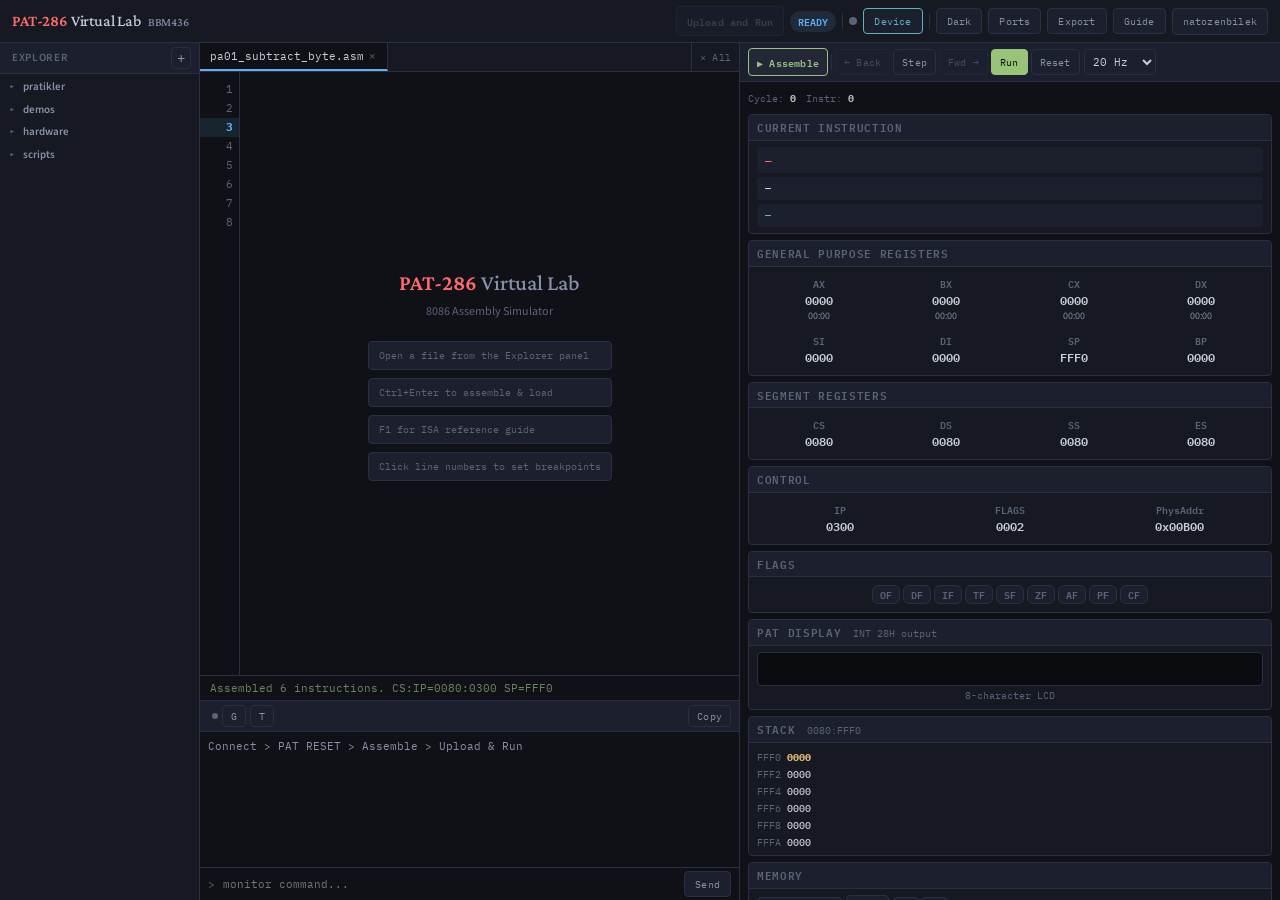
==== pat286/index.html @ 2bc59d78 "Add IDE features: tooltips, ghost autocomplete, watch panel, ports modal, welcome screen - Keyword/r" ====
<!DOCTYPE html>
<html lang="en">
<head>
<meta charset="UTF-8">
<meta name="viewport" content="width=device-width, initial-scale=1.0">
<title>PAT-286 Virtual Lab</title>
<link href="https://fonts.googleapis.com/css2?family=IBM+Plex+Mono:wght@400;500;600;700&family=Crimson+Pro:ital,wght@0,400;0,500;0,600;1,400&family=Source+Sans+3:wght@400;500;600&display=swap" rel="stylesheet">
<link rel="stylesheet" href="style.css">
</head>
<body>
<div class="hd">
  <h1><b>PAT-286</b> Virtual Lab <em>BBM436</em></h1>
  <div class="hd-r">
    <button class="b b-upload" id="uploadBtn" onclick="uploadProgram()" title="Upload and run on physical device">Upload and Run</button>
    <span class="pill p-rdy" id="st">READY</span>
    <div class="sep"></div>
    <span class="serial-dot" id="serialDot"></span>
    <button class="b b-serial" id="serialBtn" onclick="serialConnect()" title="USB serial connection">Device</button>
    <div class="sep"></div>
    <button class="b" id="themeBtn" onclick="toggleTheme()" title="Toggle light/dark">Dark</button>
    <button class="b" onclick="openPorts()" title="MUART Port Settings">Ports</button>
    <button class="b" onclick="openExport()" title="Export/Import hex">Export</button>
    <button class="b" onclick="openGuide()" title="ISA Reference (F1)">Guide</button>
    <a href="../index.html" class="b" title="Back to main site" style="text-decoration:none;display:inline-flex;align-items:center">natozenbilek</a>
  </div>
</div>
<div class="mn">
  <!-- LEFT PANEL: FILE BROWSER -->
  <div class="lp">
    <div class="file-browser">
      <div class="file-browser-hd">
        <span>Explorer</span>
        <input type="file" id="openFile" accept=".asm,.c,.cpp,.py,.java,.go,.txt" style="display:none" onchange="openLocalFile(this)">
        <button class="b fb-open-btn" onclick="document.getElementById('openFile').click()" title="Open file from PC">+</button>
      </div>
      <div class="fb-tree" id="fbTree"></div>
    </div>
  </div>

  <!-- EDITOR -->
  <div class="ep">
    <div class="tab-bar-wrap">
      <div class="tab-bar" id="tabBar"></div>
      <button class="b tab-close-all" id="closeAllBtn" onclick="closeAllTabs()" title="Close all tabs">&times; All</button>
    </div>
    <div class="ew">
      <div class="ln" id="lns"></div>
      <div class="ed-wrap">
        <div id="edCurLine" hidden></div>
        <div id="edHL"></div>
        <div id="edGhost" hidden></div>
        <textarea id="ed" class="hl-active" spellcheck="false" autocomplete="off" placeholder="; 8086 Assembly — PAT-286"></textarea>
        <div id="edWelcome" class="ed-welcome" hidden>
          <div class="ew-inner">
            <h2><b>PAT-286</b> Virtual Lab</h2>
            <p class="ew-sub">8086 Assembly Simulator</p>
            <div class="ew-actions">
              <div class="ew-hint">Open a file from the Explorer panel</div>
              <div class="ew-hint">Ctrl+Enter to assemble &amp; load</div>
              <div class="ew-hint">F1 for ISA reference guide</div>
              <div class="ew-hint">Click line numbers to set breakpoints</div>
            </div>
          </div>
        </div>
      </div>
    </div>
    <div class="lb" id="log">Ready.</div>
    <!-- Terminal (always open) -->
    <div class="term open" id="termPanel">
      <div class="term-pane" id="termSerial">
        <div class="term-serial-ctrls">
          <span class="serial-dot-sm" id="serialDot2"></span>
          <button class="b" onclick="sendGo()">G</button>
          <button class="b" onclick="sendTrace()">T</button>
          <span style="flex:1"></span>
          <button class="b" onclick="copySerialLog()">Copy</button>
        </div>
        <div class="term-output" id="serialLog">Connect > PAT RESET > Assemble > Upload &amp; Run</div>
        <div class="term-input-row">
          <span class="term-prompt">&gt;</span>
          <input id="serialInput" type="text" class="term-input" placeholder="monitor command..." onkeydown="if(event.key==='Enter')serialTermSend()">
          <button class="b" onclick="serialTermSend()">Send</button>
        </div>
      </div>
    </div>
  </div>

  <!-- RIGHT PANEL: SIM CONTROLS + CPU STATE + APPLICATIONS MODULE -->
  <div class="rp">
    <div class="sim-bar">
      <div class="sim-ctrls">
        <button class="b bp" id="asmBtn" onclick="compileIfC()||doAssemble()" title="Ctrl+Enter">&#9654; Assemble</button>
        <div class="sep"></div>
        <button class="b" id="stepBackBtn" onclick="doStepBack()">&#8592;</button>
        <button class="b" onclick="doStep()">Step</button>
        <button class="b" id="stepFwdBtn" onclick="doStepForward()">&#8594;</button>
        <button class="b bg" id="runBtn" onclick="doToggleRun()">Run</button>
        <button class="b" onclick="doReset()">Reset</button>
      </div>
      <select id="spd" onchange="updSpd()" title="Execution speed (Hz)">
        <option value="5">5 Hz</option><option value="20" selected>20 Hz</option>
        <option value="100">100 Hz</option><option value="500">500 Hz</option><option value="9999">Max</option>
      </select>
    </div>
    <div class="ci">
    <div class="cyc">
      <span>Cycle: <b id="cyN">0</b></span>
      <span>Instr: <b id="inN">0</b></span>
    </div>
    <div class="cd"><div class="ch">Current instruction</div><div class="cb">
      <div class="ir-box" id="irD">—</div>
      <div class="desc-box" id="desc" style="margin-top:4px">—</div>
      <div class="diff-box" id="diffBox" style="margin-top:4px">—</div>
    </div></div>
    <div class="cd"><div class="ch">General purpose registers</div><div class="cb">
      <div class="rg rg-gp" id="rgGP"></div>
    </div></div>
    <div class="cd"><div class="ch">Segment registers</div><div class="cb">
      <div class="rg rg-seg" id="rgSeg"></div>
    </div></div>
    <div class="cd"><div class="ch">Control</div><div class="cb">
      <div class="rg rg-ctl" id="rgCtl"></div>
    </div></div>
    <div class="cd"><div class="ch">Flags</div><div class="cb">
      <div class="fr" id="flG"></div>
    </div></div>
    <div class="cd"><div class="ch">PAT Display <span class="ch-sub">INT 28H output</span></div><div class="cb">
      <div class="pat-disp" id="patDisp">&nbsp;</div>
      <div class="pat-disp-lbl">8-character LCD</div>
    </div></div>
    <div class="cd"><div class="ch">Stack <span class="ch-sub" id="stkInfo">SS:SP</span></div><div class="cb">
      <div class="stk" id="stkView">—</div>
    </div></div>
    <div class="cd"><div class="ch">Memory</div><div class="cb">
      <div style="display:flex;gap:4px;margin-bottom:4px;align-items:center">
        <input id="memAddr" type="text" value="0080:0100" style="font-family:var(--mono);font-size:11px;padding:3px 5px;border:1px solid var(--brd);border-radius:var(--r);background:var(--bg3);color:var(--text);width:85px" placeholder="seg:off">
        <button class="b" onclick="renderMem()" style="font-size:10px;padding:3px 8px">View</button>
        <div class="mem-follow">
          <button class="b" id="followIP" onclick="toggleFollow('IP')" title="Auto-follow CS:IP" style="font-size:10px;padding:2px 6px">IP</button>
          <button class="b" id="followSP" onclick="toggleFollow('SP')" title="Auto-follow SS:SP" style="font-size:10px;padding:2px 6px">SP</button>
        </div>
      </div>
      <div class="mg" id="memGrid"></div>
    </div></div>
    <div class="cd"><div class="ch">Execution Trace <span class="ch-sub" id="traceCount">0</span></div><div class="cb" style="padding:4px">
      <div class="trace" id="traceView"><span style="color:var(--text3)">Run program to see trace</span></div>
    </div></div>

    <!-- Watch Panel -->
    <div class="cd"><div class="ch">Watch</div><div class="cb" style="padding:4px">
      <div class="watch-input-row">
        <input id="watchInput" type="text" class="watch-input" placeholder="AX, DS:1000, [SI], label..." spellcheck="false">
        <button class="b" onclick="addWatch()" style="font-size:10px;padding:2px 8px">Add</button>
      </div>
      <div id="watchList" class="watch-list"><span class="watch-empty">Add expressions above (registers, addresses, labels)</span></div>
    </div></div>

    <!-- APPLICATIONS MODULE -->
    <div class="cd"><div class="ch">Applications Module</div><div class="cb" style="padding:4px">
      <div id="appModuleContainer"></div>
    </div></div>

    <!-- I/O Log -->
    <div class="cd"><div class="ch">I/O Log <span class="ch-sub">last 30 operations</span></div><div class="cb">
      <div class="io-log" id="ioLog">—</div>
    </div></div>

  </div></div>
</div>
<!-- hidden select for backward compat -->
<select id="ex" style="display:none"></select>

<!-- Export Modal -->
<div id="expOv" class="exp-ov" hidden>
  <div class="exp-pan">
    <div class="exp-hd"><h3>Export / Import</h3><button class="b" onclick="closeExport()">Close</button></div>
    <div class="exp-body">
      <div class="exp-sub">Assembled hex dump:</div>
      <pre class="exp-out" id="expOut">No program assembled.</pre>
      <div class="exp-sub">Import hex (paste or load file):</div>
      <textarea id="hexIn" class="exp-in" spellcheck="false" placeholder="0300: B0 80 2A 06 00 10 ..."></textarea>
      <div style="display:flex;gap:6px;margin-top:4px;align-items:center">
        <button class="b" onclick="loadHexImport()">Load Hex</button>
        <input type="file" id="hexFile" accept=".hex,.txt,.bin" style="display:none" onchange="loadHexFile(this)">
        <button class="b" onclick="document.getElementById('hexFile').click()">Browse...</button>
      </div>
    </div>
    <div class="exp-foot">
      <button class="b b-blu" onclick="copyExport()">Copy</button>
      <button class="b" onclick="dlExport()">Download</button>
    </div>
  </div>
</div>

<!-- Guide Modal -->
<div id="guideOv" class="guide-ov" hidden>
  <div class="guide-pan">
    <div class="guide-hd">
      <h2>PAT-286 — ISA Reference &amp; Guide</h2>
      <span style="font-family:var(--mono);font-size:11px;color:var(--text3)">F1 · Esc closes</span>
      <button class="b" onclick="closeGuide()">Close</button>
    </div>
    <div class="guide-body" id="guideBody"></div>
  </div>
</div>

<!-- Ports Modal -->
<div id="portsOv" class="exp-ov" hidden>
  <div class="exp-pan">
    <div class="exp-hd"><h3>MUART Port Settings</h3><button class="b" onclick="closePorts()">Close</button></div>
    <div class="exp-body">
      <div class="port-grid">
        <div class="port-row"><label>UCRREG1</label><span class="port-addr">80H</span><input id="port_UCRREG1" type="text" class="port-val" maxlength="2" spellcheck="false"></div>
        <div class="port-row"><label>UCRREG2</label><span class="port-addr">82H</span><input id="port_UCRREG2" type="text" class="port-val" maxlength="2" spellcheck="false"></div>
        <div class="port-row"><label>UCRREG3</label><span class="port-addr">84H</span><input id="port_UCRREG3" type="text" class="port-val" maxlength="2" spellcheck="false"></div>
        <div class="port-row"><label>UMODEREG</label><span class="port-addr">86H</span><input id="port_UMODEREG" type="text" class="port-val" maxlength="2" spellcheck="false"></div>
        <div class="port-row"><label>UPORT1CTL</label><span class="port-addr">88H</span><input id="port_UPORT1CTL" type="text" class="port-val" maxlength="2" spellcheck="false"></div>
        <div class="port-row"><label>UIRQEN</label><span class="port-addr">8AH</span><input id="port_UIRQEN" type="text" class="port-val" maxlength="2" spellcheck="false"></div>
        <div class="port-row"><label>UPORT1</label><span class="port-addr">90H</span><input id="port_UPORT1" type="text" class="port-val" maxlength="2" spellcheck="false"></div>
        <div class="port-row"><label>UPORT2</label><span class="port-addr">92H</span><input id="port_UPORT2" type="text" class="port-val" maxlength="2" spellcheck="false"></div>
        <div class="port-row"><label>UTIMER1</label><span class="port-addr">94H</span><input id="port_UTIMER1" type="text" class="port-val" maxlength="2" spellcheck="false"></div>
        <div class="port-row"><label>USTATUS</label><span class="port-addr">9EH</span><input id="port_USTATUS" type="text" class="port-val" maxlength="2" spellcheck="false"></div>
      </div>
    </div>
    <div class="exp-foot">
      <button class="b" onclick="readPortValues()">Read Current</button>
      <button class="b b-blu" onclick="writePortValues()">Write</button>
    </div>
  </div>
</div>

<script src="examples.js"></script>
<script src="guide.js"></script>
<script src="hw-serial.js"></script>
<script src="io.js"></script>
<script src="appmodule.js"></script>
<script src="cpu.js"></script>
<script src="assembler.js"></script>
<script src="transpiler.js"></script>
<script src="highlighter.js"></script>
<script src="ui.js"></script>
<script src="editor-features.js"></script>
</body>
</html>
---- pat286/style.css ----
:root {
  --bg:#0f1117;--bg2:#161822;--bg3:#1c1f2e;--bg4:#232738;
  --text:#c9cdd8;--text2:#8690a8;--text3:#5a6378;
  --brd:#2a2f42;--brd2:#353b52;
  --acc:#ff6b6b;--acc2:#ee5a5a;--acc-l:rgba(255,107,107,.12);
  --blu:#61afef;--blu-l:rgba(97,175,239,.12);
  --grn:#98c379;--grn-l:rgba(152,195,121,.12);
  --amb:#e5c07b;--amb-l:rgba(229,192,123,.12);
  --red:#e06c75;--red-l:rgba(224,108,117,.12);
  --pur:#c678dd;--pur-l:rgba(198,120,221,.12);
  --cyn:#56b6c2;--cyn-l:rgba(86,182,194,.12);
  --mono:'IBM Plex Mono',monospace;
  --sans:'Source Sans 3',sans-serif;
  --serif:'Crimson Pro',serif;
  --r:4px;
}
*{margin:0;padding:0;box-sizing:border-box}
body{font-family:var(--sans);background:var(--bg);color:var(--text);font-size:13px;line-height:1.5;height:100vh;overflow:hidden;display:flex;flex-direction:column}

/* === HEADER === */
.hd{display:flex;align-items:center;gap:10px;padding:6px 12px;border-bottom:1px solid var(--brd);background:var(--bg2);min-height:40px;flex-shrink:0}
.hd h1{font-family:var(--serif);font-size:16px;font-weight:500;letter-spacing:-.01em;white-space:nowrap}
.hd h1 b{color:var(--acc);font-weight:600}
.hd h1 em{font-style:normal;color:var(--text2);font-size:12px;margin-left:4px}
.sep{width:1px;height:16px;background:var(--brd)}
.ctrls{display:flex;gap:3px}
.hd-r{margin-left:auto;display:flex;align-items:center;gap:6px;flex-wrap:wrap}
.b{font-family:var(--mono);font-size:10px;padding:5px 10px;border:1px solid var(--brd);border-radius:var(--r);background:var(--bg3);color:var(--text2);cursor:pointer;transition:all .12s;white-space:nowrap;letter-spacing:.02em;min-height:26px}
.b:hover{background:var(--bg4);color:var(--text);border-color:var(--brd2)}
.b:active{transform:scale(.97)}
.b:disabled{opacity:.4;cursor:not-allowed;transform:none}
.bp{background:var(--bg4);color:var(--grn);border-color:var(--grn);font-weight:600}.bp:hover{background:var(--grn);color:#111}
.bg{background:var(--grn);color:#111;border-color:var(--grn)}.bg:hover{opacity:.9}
.b-blu{background:var(--blu);color:#111;border-color:var(--blu)}.b-blu:hover{opacity:.9}
.pill{font-family:var(--mono);font-size:10px;padding:3px 8px;border-radius:10px;font-weight:600;display:inline-flex;align-items:center}
.p-rdy{background:var(--blu-l);color:var(--blu)}
.p-run{background:var(--grn-l);color:var(--grn)}
.p-hlt{background:var(--amb-l);color:var(--amb)}
.p-err{background:var(--red-l);color:var(--red)}
/* === MAIN 3-COL === */
.mn{display:grid;grid-template-columns:200px 1fr 1fr;flex:1;min-height:0;overflow:hidden}

/* === LEFT PANEL === */
.lp{display:flex;flex-direction:column;border-right:1px solid var(--brd);min-width:0;overflow:hidden;background:var(--bg2)}
/* === SIM BAR (right panel top) === */
.sim-bar{display:flex;align-items:center;gap:4px;padding:5px 8px;border-bottom:1px solid var(--brd);background:var(--bg3);flex-shrink:0}
.sim-bar .sim-ctrls{display:flex;gap:3px;align-items:center}
.sim-bar select{font-family:var(--mono);font-size:11px;padding:2px 4px;border:1px solid var(--brd);border-radius:var(--r);background:var(--bg3);color:var(--text);min-height:26px}
/* === FILE BROWSER === */
.file-browser{display:flex;flex-direction:column;background:var(--bg2);min-width:0;overflow:hidden;flex:1}
.file-browser-hd{display:flex;align-items:center;justify-content:space-between;font-family:var(--sans);font-size:11px;font-weight:600;text-transform:uppercase;letter-spacing:.06em;color:var(--text3);padding:4px 8px 4px 12px;border-bottom:1px solid var(--brd);background:var(--bg3);flex-shrink:0}
.fb-open-btn{font-size:14px!important;padding:0 5px!important;min-height:20px!important;line-height:20px!important;text-transform:none;letter-spacing:0;font-weight:400}
.fb-tree{flex:1;overflow-y:auto;overflow-x:hidden;scrollbar-width:thin;scrollbar-color:var(--brd) transparent;padding:2px 0}
.fb-folder{user-select:none}
.fb-folder-hd{display:flex;align-items:center;gap:5px;padding:3px 8px 3px 6px;cursor:pointer;font-family:var(--sans);font-size:11px;font-weight:600;color:var(--text2);transition:background .1s}
.fb-folder-hd:hover{background:var(--bg3)}
.fb-arrow{font-size:7px;width:12px;text-align:center;color:var(--text3);transition:transform .15s;flex-shrink:0}
.fb-arrow.open{transform:rotate(90deg)}
.fb-folder-icon{display:none}
.fb-folder-items{overflow:hidden}
.fb-folder-items.collapsed{display:none}
.fb-file{display:flex;align-items:center;gap:5px;padding:1px 8px 1px 20px;cursor:pointer;font-family:var(--sans);font-size:11px;color:var(--text2);transition:all .08s;white-space:nowrap;overflow:hidden;text-overflow:ellipsis;line-height:22px}
.fb-file:hover{background:rgba(255,255,255,.04);color:var(--text)}
.fb-file.active{background:var(--blu-l);color:var(--text)}
.fb-file-icon{display:none}
.fb-ext{color:var(--text3);margin-left:0}

/* === EDITOR PANEL === */
.ep{display:flex;flex-direction:column;border-right:1px solid var(--brd);min-width:0;overflow:hidden}
.tab-bar-wrap{display:flex;align-items:stretch;border-bottom:1px solid var(--brd);flex-shrink:0;background:var(--bg2)}
.tab-bar{display:flex;flex:1;overflow-x:auto;scrollbar-width:none;min-height:28px}
.tab-bar::-webkit-scrollbar{display:none}
.tab-close-all{font-size:10px;padding:0 8px;border:none;border-left:1px solid var(--brd);border-radius:0;min-height:auto;color:var(--text3);background:var(--bg2)}
.tab-close-all:hover{background:var(--acc-l);color:var(--acc)}
.tab{display:flex;align-items:center;gap:4px;padding:0 10px;height:28px;font-family:var(--mono);font-size:11px;color:var(--text3);border-right:1px solid var(--brd);cursor:pointer;white-space:nowrap;transition:all .1s;flex-shrink:0;background:var(--bg2)}
.tab:hover{background:var(--bg3);color:var(--text2)}
.tab.active{background:var(--bg);color:var(--text);border-bottom:2px solid var(--blu);margin-bottom:-1px}
.tab-close{font-size:11px;line-height:1;padding:0 1px;border-radius:3px;color:var(--text3);cursor:pointer;opacity:0;transition:all .1s}
.tab:hover .tab-close,.tab.active .tab-close{opacity:1}
.tab-close:hover{background:var(--acc-l);color:var(--acc)}
.eh{display:flex;align-items:center;gap:6px;padding:4px 8px;border-bottom:1px solid var(--brd);background:var(--bg3);font-size:10px;flex-shrink:0}
.sim-ctrls{display:flex;align-items:center;gap:3px}
.sim-ctrls .b{padding:4px 8px;min-height:26px;font-size:10px}
.eh-r{margin-left:auto;display:flex;gap:4px}
.eh-r .b{padding:4px 10px;min-height:26px;font-size:10px}
.ew{flex:1;display:flex;overflow:hidden;min-height:0}
.ln{flex-shrink:0;padding:8px 0;background:var(--bg);color:var(--text3);font-family:var(--mono);font-size:11px;line-height:19px;text-align:right;user-select:none;overflow-y:auto;min-width:2.5rem;scrollbar-width:none;border-right:1px solid var(--brd)}
.ln::-webkit-scrollbar{display:none}
.ln-row{display:block;padding:0 6px 0 4px;cursor:pointer;line-height:19px;min-height:19px;transition:background .1s}
.ln-row:hover{background:rgba(255,255,255,.04)}
.ln-bp{box-shadow:inset 3px 0 0 var(--acc);background:var(--acc-l)}
.ln-cur{color:var(--blu);font-weight:700;background:var(--blu-l)}
.ln-err{box-shadow:inset 3px 0 0 var(--red);background:var(--red-l)}
#ed{position:absolute;top:0;left:0;right:0;bottom:0;z-index:1;font-family:var(--mono);font-size:11px;line-height:19px;background:transparent;color:#abb2bf;caret-color:var(--cyn);padding:8px 10px;border:none;outline:none;resize:none;white-space:pre;overflow:auto;tab-size:8;scrollbar-width:thin;scrollbar-color:var(--brd) transparent}
#ed::placeholder{color:var(--text3)}
/* Syntax highlighting overlay */
.ed-wrap{position:relative;flex:1;overflow:hidden;background:var(--bg);min-height:0}
#edHL{position:absolute;top:0;left:0;right:0;bottom:0;padding:8px 10px;font-family:var(--mono);font-size:11px;line-height:19px;white-space:pre;overflow:hidden;pointer-events:none;z-index:0;tab-size:8}
#ed.hl-active{color:transparent;caret-color:var(--cyn)}
.hl-k{color:#C678DD}.hl-r{color:#E06C75}.hl-n{color:#D19A66}.hl-s{color:#98C379}.hl-c{color:#5C6370;font-style:italic}.hl-d{color:#61AFEF}.hl-l{color:#E5C07B}.hl-p{color:#56B6C2}
.hl-occ{background:rgba(229,192,123,.18);border-bottom:1px solid var(--amb);border-radius:2px}
/* Ghost text autocomplete */
#edGhost{position:absolute;top:0;left:0;right:0;bottom:0;padding:8px 10px;font-family:var(--mono);font-size:11px;line-height:19px;white-space:pre;overflow:hidden;pointer-events:none;z-index:2;tab-size:8;color:var(--text3);opacity:.4}
/* Current execution line bar */
#edCurLine{position:absolute;left:0;right:0;height:19px;background:var(--blu-l);pointer-events:none;z-index:0;border-left:2px solid var(--blu);transition:top .08s}
/* Editor tooltip */
.ed-tooltip{position:absolute;z-index:10;pointer-events:none;font-family:var(--mono);font-size:10px;line-height:1.4;padding:4px 8px;background:var(--bg3);border:1px solid var(--brd2);border-radius:var(--r);color:var(--text);max-width:340px;white-space:pre-wrap;box-shadow:0 4px 12px rgba(0,0,0,.3)}
/* Welcome screen */
.ed-welcome{position:absolute;top:0;left:0;right:0;bottom:0;z-index:5;display:flex;align-items:center;justify-content:center;background:var(--bg)}
.ew-inner{text-align:center;color:var(--text3);max-width:320px}
.ew-inner h2{font-family:var(--serif);font-size:22px;font-weight:500;color:var(--text2);margin-bottom:4px}
.ew-inner h2 b{color:var(--acc);font-weight:600}
.ew-sub{font-size:12px;color:var(--text3);margin-bottom:20px}
.ew-actions{display:flex;flex-direction:column;gap:8px;text-align:left}
.ew-hint{font-family:var(--mono);font-size:10px;color:var(--text3);padding:6px 10px;background:var(--bg3);border:1px solid var(--brd);border-radius:var(--r)}
/* Watch panel */
.watch-input-row{display:flex;gap:4px;margin-bottom:4px;align-items:center}
.watch-input{flex:1;font-family:var(--mono);font-size:10px;padding:3px 6px;border:1px solid var(--brd);border-radius:var(--r);background:var(--bg3);color:var(--text);outline:none}
.watch-input:focus{border-color:var(--blu)}
.watch-list{max-height:120px;overflow-y:auto;scrollbar-width:thin;scrollbar-color:var(--brd) transparent}
.watch-row{display:flex;align-items:center;gap:6px;padding:2px 4px;font-family:var(--mono);font-size:10px;border-bottom:1px solid var(--brd)}
.watch-row:hover{background:var(--bg3)}
.watch-expr{color:var(--blu);min-width:60px}
.watch-val{color:var(--grn);flex:1}
.watch-del{background:none;border:none;color:var(--text3);cursor:pointer;font-size:12px;padding:0 4px;line-height:1}
.watch-del:hover{color:var(--red)}
.watch-empty{color:var(--text3);font-size:9px;font-style:italic}
/* Ports modal */
.port-grid{display:flex;flex-direction:column;gap:4px}
.port-row{display:flex;align-items:center;gap:8px;font-family:var(--mono);font-size:11px}
.port-row label{min-width:90px;color:var(--text2);font-weight:600}
.port-addr{color:var(--text3);min-width:30px}
.port-val{width:36px;font-family:var(--mono);font-size:11px;padding:3px 5px;border:1px solid var(--brd);border-radius:var(--r);background:var(--bg3);color:var(--grn);text-align:center;text-transform:uppercase}
.port-val:focus{border-color:var(--blu);outline:none}
.lb{font-family:var(--mono);font-size:11px;padding:4px 10px;border-top:1px solid var(--brd);color:var(--text3);flex-shrink:0;white-space:nowrap;overflow:hidden;text-overflow:ellipsis}
.lb.ls{color:#6A8759}.lb.le{color:var(--red)}
/* === TERMINAL / CONSOLE === */
.term{flex-shrink:0;display:flex;flex-direction:column;border-top:1px solid var(--brd);height:200px;overflow:hidden}
.term-pane{height:100%;display:flex;flex-direction:column;overflow:hidden}
.term-serial-ctrls{display:flex;gap:4px;padding:4px 8px;align-items:center;background:var(--bg3);border-bottom:1px solid var(--brd);flex-shrink:0}
.term-serial-ctrls .b{font-size:10px;padding:3px 8px;min-height:22px}
.term-output{flex:1;overflow-y:auto;font-family:var(--mono);font-size:11px;color:var(--text2);padding:6px 8px;background:var(--bg);white-space:pre-wrap;scrollbar-width:thin;scrollbar-color:var(--brd) transparent;line-height:1.5}
.term-input-row{display:flex;align-items:center;gap:4px;padding:3px 8px;background:var(--bg);border-top:1px solid var(--brd);flex-shrink:0}
.term-prompt{font-family:var(--mono);font-size:11px;color:var(--text3)}
.term-input{flex:1;font-family:var(--mono);font-size:11px;padding:3px 4px;border:none;background:transparent;color:var(--text);outline:none}
.log-ln{font:inherit;border:none;background:transparent;color:var(--blu);text-decoration:underline;cursor:pointer;padding:0}
.port-mon{overflow-y:auto;padding:4px 8px;background:var(--bg);height:100%}
.pm-tbl{font-family:var(--mono);font-size:10px;width:100%;border-collapse:collapse}
.pm-tbl th{text-align:left;color:var(--text3);font-weight:500;padding:2px 8px;border-bottom:1px solid var(--brd)}
.pm-tbl td{padding:2px 8px;color:var(--text2)}
.pm-val{color:var(--acc);font-weight:600}
.pm-bin{color:var(--blu);letter-spacing:1px}
/* Execution trace */
.trace{font-family:var(--mono);font-size:10px;max-height:120px;overflow-y:auto;scrollbar-width:thin}
.trace-row{display:flex;gap:6px;padding:1px 2px;border-bottom:1px solid rgba(255,255,255,.03)}
.trace-row:hover{background:rgba(255,255,255,.04)}
.trace-addr{color:var(--text3);min-width:36px}.trace-op{color:var(--text);flex:1}.trace-diff{color:var(--amb);font-size:9px}

/* === RIGHT PANEL (CPU + APP) === */
.rp{display:flex;flex-direction:column;overflow-y:auto;background:var(--bg);min-height:0;min-width:0;scrollbar-width:thin;scrollbar-color:var(--brd) transparent}
.ci{padding:6px 8px;display:flex;flex-direction:column;gap:6px}
.cd{background:var(--bg2);border:1px solid var(--brd);border-radius:var(--r);overflow:hidden}
.ch{font-family:var(--mono);font-size:11px;font-weight:600;text-transform:uppercase;letter-spacing:.06em;color:var(--text3);padding:4px 8px;border-bottom:1px solid var(--brd);background:var(--bg3)}
.ch .ch-sub{font-weight:400;text-transform:none;letter-spacing:0;color:var(--text3);font-size:10px;margin-left:4px}
.cb{padding:6px 8px}

/* Register grid */
.rg{display:grid;gap:3px}
.rg-gp{grid-template-columns:repeat(4,1fr)}
.rg-seg{grid-template-columns:repeat(4,1fr)}
.rg-ctl{grid-template-columns:repeat(3,1fr)}
.rc{display:flex;flex-direction:column;align-items:center;padding:3px;border-radius:var(--r);transition:background .2s}
.rc.chg{background:var(--blu-l)}
.rn{font-family:var(--mono);font-size:10px;color:var(--text3);font-weight:600}
.rv{font-family:var(--mono);font-size:12px;font-weight:600;color:var(--text)}
.rv-split{font-size:10px;color:var(--text2)}
.rd{font-family:var(--mono);font-size:10px;color:var(--text3)}

/* Flags */
.fr{display:flex;gap:3px;justify-content:center;flex-wrap:wrap;padding:2px 0}
.flb{font-family:var(--mono);font-size:10px;font-weight:600;padding:1px 6px;border-radius:6px;background:var(--bg3);border:1px solid var(--brd);color:var(--text3);transition:all .2s;min-width:28px;text-align:center}
.flb.fs{background:var(--amb-l);border-color:var(--amb);color:var(--amb)}

/* Memory grid */
.mg{display:grid;grid-template-columns:auto repeat(8,1fr);gap:1px;font-family:var(--mono);font-size:10px}
.ma{color:var(--text3);padding:1px 4px 1px 0;text-align:right;font-weight:500}
.mv{text-align:center;padding:1px;border-radius:2px;color:var(--text3);transition:all .15s}
.mv.nz{color:var(--text)}.mv.pc-m{background:var(--grn-l);color:var(--grn);font-weight:600}
.mv.sp-m{background:var(--amb-l);color:var(--amb);font-weight:600}
.mv.chg{animation:memflash .6s ease-out}
@keyframes memflash{0%{background:var(--amb);color:#fff}100%{background:transparent}}
.mem-follow{display:flex;gap:2px}
.mem-follow .b{font-size:9px;padding:2px 8px;min-width:0;min-height:22px}
.mem-follow .b.active{background:var(--acc);color:#fff;border-color:var(--acc)}

/* PAT Display */
.pat-disp{font-family:var(--mono);font-size:16px;letter-spacing:3px;background:#0a0c10;color:var(--grn);padding:8px 12px;border-radius:var(--r);border:1px solid var(--brd);text-align:center;min-height:32px;line-height:1}
.pat-disp-lbl{font-family:var(--mono);font-size:10px;color:var(--text3);text-align:center;margin-top:2px}

/* Stack view */
.stk{font-family:var(--mono);font-size:10px;max-height:100px;overflow-y:auto;scrollbar-width:thin}
.stk-row{display:flex;gap:6px;padding:1px 0}
.stk-addr{color:var(--text3)}.stk-val{color:var(--text);font-weight:500}
.stk-cur{color:var(--amb);font-weight:700}

/* Instruction info */
.ir-box{font-family:var(--mono);font-size:11px;padding:5px 8px;background:var(--bg3);border-radius:var(--r);color:var(--acc);font-weight:600;white-space:nowrap;overflow:hidden;text-overflow:ellipsis}
.desc-box{font-family:var(--mono);font-size:10px;color:var(--text);padding:4px 8px;background:var(--bg3);border-radius:var(--r);line-height:1.5}
.diff-box{font-family:var(--mono);font-size:10px;color:var(--cyn);padding:4px 8px;background:var(--bg3);border-radius:var(--r)}
.cyc{display:flex;gap:10px;font-family:var(--mono);font-size:10px;color:var(--text3);padding:2px 0}
.cyc b{color:var(--text);font-weight:600}

/* (applications module cards are now inside .rp) */

/* I/O port view */
.io-grid{display:grid;grid-template-columns:1fr 1fr;gap:4px}
.io-port{background:var(--bg3);border-radius:var(--r);padding:4px 6px}
.io-port-name{font-family:var(--mono);font-size:10px;color:var(--text3);font-weight:600;text-transform:uppercase;margin-bottom:2px}
.io-port-val{font-family:var(--mono);font-size:12px;color:var(--text);font-weight:600}
.io-bits{display:flex;gap:1px;margin-top:2px}
.io-bit{width:14px;height:14px;border-radius:2px;background:var(--bg);border:1px solid var(--brd);display:flex;align-items:center;justify-content:center;font-family:var(--mono);font-size:8px;color:var(--text3);transition:all .15s}
.io-bit.on{background:var(--acc);border-color:var(--acc);color:#fff}
.io-bit.on-grn{background:var(--grn);border-color:var(--grn);color:#111}

/* LED bar */
.led-bar{display:flex;gap:3px;justify-content:center;padding:4px 0}
.led{width:16px;height:16px;border-radius:50%;background:var(--bg);border:1px solid var(--brd);transition:all .2s}
.led.on{background:var(--acc);border-color:var(--acc);box-shadow:0 0 8px var(--acc)}
.led-lbl{font-family:var(--mono);font-size:8px;color:var(--text3);text-align:center;margin-top:1px}

/* Motor SVG */
.motor-wrap{text-align:center;padding:4px}
.motor-wrap svg{width:100%;max-width:200px;height:auto}

/* Slider */
.pot-wrap{padding:4px 8px}
.pot-wrap label{font-family:var(--mono);font-size:10px;color:var(--text3)}
.pot-wrap input[type=range]{width:100%;accent-color:var(--blu)}
.pot-val{font-family:var(--mono);font-size:11px;color:var(--blu);font-weight:600;text-align:center}

/* Piezo indicator */
.piezo-ind{display:flex;align-items:center;gap:6px;padding:4px 8px;font-family:var(--mono);font-size:10px;color:var(--text3)}
.piezo-dot{width:10px;height:10px;border-radius:50%;background:var(--bg);border:1px solid var(--brd);transition:all .15s}
.piezo-dot.on{background:var(--amb);border-color:var(--amb);box-shadow:0 0 6px var(--amb)}

/* Ultrasonic */
.ultra-wrap{display:flex;align-items:center;gap:8px;padding:4px 8px}
.ultra-btn{font-family:var(--mono);font-size:10px;padding:2px 6px;border:1px solid var(--brd);border-radius:var(--r);background:var(--bg3);color:var(--text2);cursor:pointer}
.ultra-btn.on{background:var(--pur-l);border-color:var(--pur);color:var(--pur)}

/* I/O log */
.io-log{font-family:var(--mono);font-size:10px;max-height:80px;overflow-y:auto;background:var(--bg3);border-radius:var(--r);padding:4px 6px;color:var(--text2);scrollbar-width:thin;scrollbar-color:var(--brd) transparent}
.io-log .io-out{color:var(--grn)}.io-log .io-in{color:var(--blu)}

/* Light theme */
:root[data-theme='light']{
  --bg:#f5f5f0;--bg2:#ffffff;--bg3:#eeeee8;--bg4:#e2e2dc;
  --text:#1a1a1a;--text2:#555;--text3:#888;
  --brd:#d0d0c8;--brd2:#bbb;
  --acc:#c0392b;--acc2:#a93226;--acc-l:rgba(192,57,43,.1);
  --blu:#2471a3;--blu-l:rgba(36,113,163,.1);
  --grn:#27ae60;--grn-l:rgba(39,174,96,.1);
  --amb:#b7950b;--amb-l:rgba(183,149,11,.1);
  --red:#c0392b;--red-l:rgba(192,57,43,.1);
  --pur:#8e44ad;--pur-l:rgba(142,68,173,.1);
  --cyn:#17a589;--cyn-l:rgba(23,165,137,.1);
}
:root[data-theme='light'] #ed{background:transparent;color:#1a1a1a;caret-color:var(--cyn)}
:root[data-theme='light'] #ed.hl-active{color:transparent}
:root[data-theme='light'] .ed-wrap{background:#fafaf5}
:root[data-theme='light'] .ln{background:#f0f0ea;color:#999;border-right-color:#d0d0c8}
:root[data-theme='light'] .ln-cur{color:var(--blu);background:var(--blu-l)}
:root[data-theme='light'] .ln-row:hover{background:rgba(0,0,0,.04)}
:root[data-theme='light'] .pat-disp{background:#f0f0ea;color:var(--grn);border-color:var(--brd)}
:root[data-theme='light'] .fb-file:hover{background:rgba(0,0,0,.04)}
:root[data-theme='light'] .fb-file.active{background:var(--blu-l)}
:root[data-theme='light'] .trace-row:hover{background:rgba(0,0,0,.04)}
:root[data-theme='light'] .trace-row{border-bottom:1px solid rgba(0,0,0,.06)}
:root[data-theme='light'] .lb.ls{color:#27ae60}
:root[data-theme='light'] .term-output{background:var(--bg);color:var(--text2)}
:root[data-theme='light'] .term-input{color:var(--text)}
:root[data-theme='light'] .ir-box{color:var(--acc)}
:root[data-theme='light'] .hl-k{color:#A626A4}
:root[data-theme='light'] .hl-r{color:#E45649}
:root[data-theme='light'] .hl-n{color:#986801}
:root[data-theme='light'] .hl-s{color:#50A14F}
:root[data-theme='light'] .hl-c{color:#A0A1A7;font-style:italic}
:root[data-theme='light'] .hl-d{color:#4078F2}
:root[data-theme='light'] .hl-l{color:#C18401}
:root[data-theme='light'] .hl-occ{background:rgba(193,132,1,.15)}
:root[data-theme='light'] .ed-tooltip{background:#f0f0ea;border-color:#d0d0c8;color:#383a42;box-shadow:0 4px 12px rgba(0,0,0,.12)}
:root[data-theme='light'] .ed-welcome{background:#fafaf5}
:root[data-theme='light'] #edCurLine{background:rgba(64,120,242,.1);border-left-color:#4078F2}
:root[data-theme='light'] #edGhost{color:#a0a1a7}

/* Export modal */
.exp-ov{position:fixed;inset:0;z-index:500;display:flex;align-items:center;justify-content:center;padding:20px;background:rgba(15,17,23,.7);backdrop-filter:blur(4px)}
.exp-ov[hidden]{display:none!important}
.exp-pan{max-width:560px;width:100%;max-height:80vh;background:var(--bg2);border:1px solid var(--brd);border-radius:6px;box-shadow:0 16px 48px rgba(0,0,0,.3);display:flex;flex-direction:column;overflow:hidden}
.exp-hd{display:flex;align-items:center;gap:8px;padding:10px 14px;border-bottom:1px solid var(--brd);background:var(--bg3)}
.exp-hd h3{font-family:var(--serif);font-size:1rem;font-weight:600;flex:1}
.exp-body{padding:12px 14px;overflow-y:auto;flex:1}
.exp-out{font-family:var(--mono);font-size:10px;line-height:1.5;background:var(--bg);color:var(--text);padding:10px;border-radius:var(--r);border:1px solid var(--brd);white-space:pre;overflow-x:auto;max-height:240px;overflow-y:auto;user-select:all;cursor:text;margin-bottom:8px}
.exp-in{font-family:var(--mono);font-size:10px;line-height:1.4;background:var(--bg);color:var(--text);padding:8px;border-radius:var(--r);border:1px solid var(--brd);width:100%;min-height:60px;resize:vertical;margin-bottom:8px}
.exp-sub{font-family:var(--mono);font-size:10px;color:var(--text3);margin:4px 0}
.exp-foot{padding:8px 14px;border-top:1px solid var(--brd);display:flex;gap:6px;justify-content:flex-end}

/* Guide modal */
.guide-ov{position:fixed;inset:0;z-index:500;display:flex;align-items:center;justify-content:center;padding:20px;background:rgba(15,17,23,.7);backdrop-filter:blur(4px)}
.guide-ov[hidden]{display:none!important}
.guide-pan{max-width:720px;width:100%;max-height:85vh;background:var(--bg2);border:1px solid var(--brd);border-radius:6px;box-shadow:0 20px 60px rgba(0,0,0,.4);display:flex;flex-direction:column;overflow:hidden}
.guide-hd{display:flex;align-items:center;gap:8px;padding:10px 14px;border-bottom:1px solid var(--brd);background:var(--bg3)}
.guide-hd h2{font-family:var(--serif);font-size:1rem;font-weight:600;flex:1}
.guide-body{flex:1;overflow-y:auto;padding:14px 18px;font-size:12.5px;line-height:1.65;scrollbar-width:thin;scrollbar-color:var(--brd) transparent}
.guide-body h3{font-family:var(--serif);font-size:14px;font-weight:600;margin:1rem 0 .4rem;color:var(--text)}
.guide-body h3:first-child{margin-top:0}
.guide-body h4{font-size:10px;font-weight:600;text-transform:uppercase;letter-spacing:.06em;color:var(--text2);margin:.8rem 0 .3rem}
.guide-body table{border-collapse:collapse;width:100%;font-size:11px;margin:.4rem 0}
.guide-body th,.guide-body td{border:1px solid var(--brd);padding:3px 6px;text-align:left}
.guide-body th{background:var(--bg3);font-family:var(--mono);font-size:10px;font-weight:600;color:var(--text2)}
.guide-body code{font-family:var(--mono);font-size:11px;padding:1px 3px;background:var(--bg3);border-radius:2px;color:var(--acc)}
.guide-body p{margin:.4rem 0}
.guide-note{font-size:11px;color:var(--text2);border-left:3px solid var(--blu);padding:6px 10px;background:var(--blu-l);margin:8px 0;border-radius:0 3px 3px 0}
.guide-tabs{display:flex;gap:4px;margin-bottom:10px;flex-wrap:wrap}
.guide-tab{font-family:var(--mono);font-size:10px;padding:4px 10px;border:1px solid var(--brd);border-radius:var(--r);cursor:pointer;background:var(--bg2);color:var(--text2);transition:all .12s}
.guide-tab:hover{background:var(--bg3)}.guide-tab.on{background:var(--bg3);border-color:var(--text3);color:var(--text);font-weight:600}

/* Mobile responsive */
@media(max-width:1024px){
  .mn{grid-template-columns:180px 1fr}
  .rp{grid-column:1/3;border-top:1px solid var(--brd);max-height:50vh}
}
@media(max-width:640px){
  .mn{grid-template-columns:1fr;grid-template-rows:auto}
  .lp{max-height:25vh}.ep{max-height:35vh}.rp{grid-column:1;max-height:none}
  .hd{flex-wrap:wrap;gap:6px}
  .hd h1{font-size:14px}
}

/* Output box */
.out-box{font-family:var(--mono);font-size:10px;line-height:1.4;background:var(--bg3);border-radius:var(--r);padding:6px 8px;max-height:80px;overflow:auto;white-space:pre-wrap;word-break:break-word;color:var(--text)}

/* === SERIAL CONNECTION === */
.serial-status{display:flex;align-items:center;gap:4px;font-family:var(--mono);font-size:10px}
.serial-dot{width:8px;height:8px;border-radius:50%;background:var(--text3);display:inline-block;transition:all .2s}
.serial-dot.connected{background:var(--grn);box-shadow:0 0 6px var(--grn)}
.serial-dot.error{background:var(--red);box-shadow:0 0 6px var(--red)}
.serial-dot-sm{width:6px;height:6px;border-radius:50%;background:var(--text3);display:inline-block;vertical-align:middle;margin-left:4px;transition:all .2s}
.serial-dot-sm.connected{background:var(--grn);box-shadow:0 0 4px var(--grn)}
.b-serial{border-color:var(--cyn);color:var(--cyn)}
.b-serial:hover{background:var(--cyn);color:#111}
.b-serial.connected{background:var(--grn);color:#111;border-color:var(--grn)}
.b-upload{border-color:var(--brd);color:var(--text3);font-weight:600;opacity:.5;pointer-events:none}
.b-upload.active{border-color:var(--grn);color:var(--grn);opacity:1;pointer-events:auto}
.b-upload.active:hover{background:var(--grn);color:#111}

/* === CONTEXT MENU === */
.ctx-menu{position:fixed;z-index:999;background:var(--bg2);border:1px solid var(--brd2);border-radius:var(--r);box-shadow:0 4px 16px rgba(0,0,0,.4);padding:4px 0;min-width:160px;font-family:var(--sans);font-size:11px}
.ctx-item{padding:5px 14px;color:var(--text2);cursor:pointer;display:flex;align-items:center;gap:8px;transition:background .08s}
.ctx-item:hover{background:var(--bg4);color:var(--text)}
.ctx-sep{height:1px;background:var(--brd);margin:3px 0}
.ctx-item.disabled{color:var(--text3);pointer-events:none;opacity:.5}
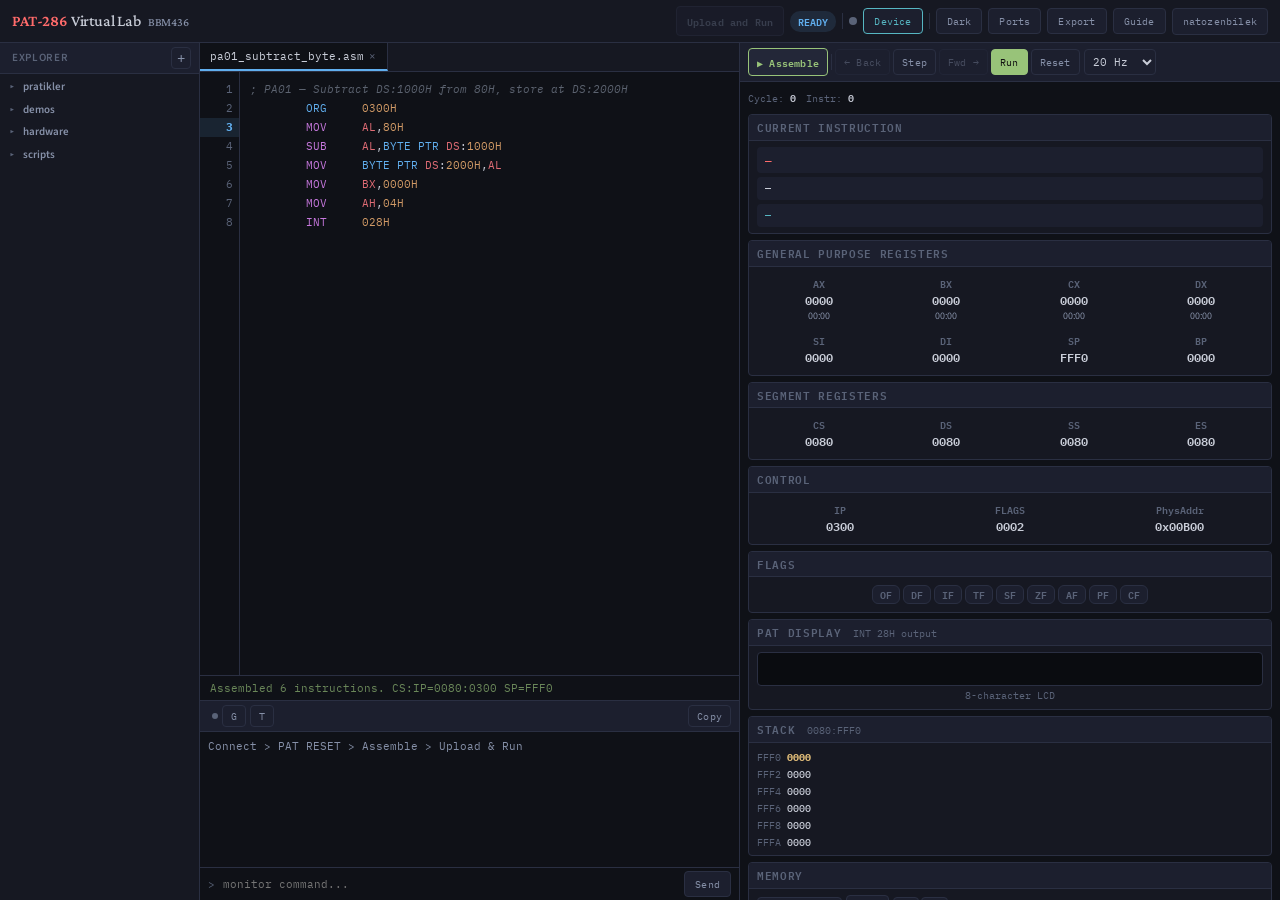
==== commit 7e6a56cd: "Restructure project: core/ + app/ dirs, fix VM bugs, welcome screen, slim HTML Directory reorganizat" ====
--- a/pat286/index.html
+++ b/pat286/index.html
@@ -41,7 +41,6 @@
   <div class="ep">
     <div class="tab-bar-wrap">
       <div class="tab-bar" id="tabBar"></div>
-      <button class="b tab-close-all" id="closeAllBtn" onclick="closeAllTabs()" title="Close all tabs">&times; All</button>
     </div>
     <div class="ew">
       <div class="ln" id="lns"></div>
@@ -50,16 +49,16 @@
         <div id="edHL"></div>
         <div id="edGhost" hidden></div>
         <textarea id="ed" class="hl-active" spellcheck="false" autocomplete="off" placeholder="; 8086 Assembly — PAT-286"></textarea>
-        <div id="edWelcome" class="ed-welcome" hidden>
-          <div class="ew-inner">
-            <h2><b>PAT-286</b> Virtual Lab</h2>
-            <p class="ew-sub">8086 Assembly Simulator</p>
-            <div class="ew-actions">
-              <div class="ew-hint">Open a file from the Explorer panel</div>
-              <div class="ew-hint">Ctrl+Enter to assemble &amp; load</div>
-              <div class="ew-hint">F1 for ISA reference guide</div>
-              <div class="ew-hint">Click line numbers to set breakpoints</div>
-            </div>
+      </div>
+      <div id="edWelcome" class="ed-welcome" hidden>
+        <div class="ew-inner">
+          <h2><b>PAT-286</b> Virtual Lab</h2>
+          <p class="ew-sub">8086 Assembly Simulator</p>
+          <div class="ew-actions">
+            <div class="ew-hint">Open a file from the Explorer panel</div>
+            <div class="ew-hint">Ctrl+Enter to assemble &amp; load</div>
+            <div class="ew-hint">F1 for ISA reference guide</div>
+            <div class="ew-hint">Click line numbers to set breakpoints</div>
           </div>
         </div>
       </div>
@@ -204,41 +203,21 @@
   </div>
 </div>
 
-<!-- Ports Modal -->
-<div id="portsOv" class="exp-ov" hidden>
-  <div class="exp-pan">
-    <div class="exp-hd"><h3>MUART Port Settings</h3><button class="b" onclick="closePorts()">Close</button></div>
-    <div class="exp-body">
-      <div class="port-grid">
-        <div class="port-row"><label>UCRREG1</label><span class="port-addr">80H</span><input id="port_UCRREG1" type="text" class="port-val" maxlength="2" spellcheck="false"></div>
-        <div class="port-row"><label>UCRREG2</label><span class="port-addr">82H</span><input id="port_UCRREG2" type="text" class="port-val" maxlength="2" spellcheck="false"></div>
-        <div class="port-row"><label>UCRREG3</label><span class="port-addr">84H</span><input id="port_UCRREG3" type="text" class="port-val" maxlength="2" spellcheck="false"></div>
-        <div class="port-row"><label>UMODEREG</label><span class="port-addr">86H</span><input id="port_UMODEREG" type="text" class="port-val" maxlength="2" spellcheck="false"></div>
-        <div class="port-row"><label>UPORT1CTL</label><span class="port-addr">88H</span><input id="port_UPORT1CTL" type="text" class="port-val" maxlength="2" spellcheck="false"></div>
-        <div class="port-row"><label>UIRQEN</label><span class="port-addr">8AH</span><input id="port_UIRQEN" type="text" class="port-val" maxlength="2" spellcheck="false"></div>
-        <div class="port-row"><label>UPORT1</label><span class="port-addr">90H</span><input id="port_UPORT1" type="text" class="port-val" maxlength="2" spellcheck="false"></div>
-        <div class="port-row"><label>UPORT2</label><span class="port-addr">92H</span><input id="port_UPORT2" type="text" class="port-val" maxlength="2" spellcheck="false"></div>
-        <div class="port-row"><label>UTIMER1</label><span class="port-addr">94H</span><input id="port_UTIMER1" type="text" class="port-val" maxlength="2" spellcheck="false"></div>
-        <div class="port-row"><label>USTATUS</label><span class="port-addr">9EH</span><input id="port_USTATUS" type="text" class="port-val" maxlength="2" spellcheck="false"></div>
-      </div>
-    </div>
-    <div class="exp-foot">
-      <button class="b" onclick="readPortValues()">Read Current</button>
-      <button class="b b-blu" onclick="writePortValues()">Write</button>
-    </div>
-  </div>
-</div>
-
-<script src="examples.js"></script>
-<script src="guide.js"></script>
-<script src="hw-serial.js"></script>
-<script src="io.js"></script>
-<script src="appmodule.js"></script>
-<script src="cpu.js"></script>
-<script src="assembler.js"></script>
-<script src="transpiler.js"></script>
-<script src="highlighter.js"></script>
-<script src="ui.js"></script>
-<script src="editor-features.js"></script>
+<!-- Ports Modal (generated by app/editor.js) -->
+<div id="portsOv" class="exp-ov" hidden></div>
+
+<!-- Core: CPU, assembler, I/O -->
+<script src="core/cpu.js"></script>
+<script src="core/assembler.js"></script>
+<script src="core/io.js"></script>
+<script src="core/transpiler.js"></script>
+<!-- App: UI, editor, peripherals -->
+<script src="app/files.js"></script>
+<script src="app/guide.js"></script>
+<script src="app/serial.js"></script>
+<script src="app/peripherals.js"></script>
+<script src="app/highlighter.js"></script>
+<script src="app/main.js"></script>
+<script src="app/editor.js"></script>
 </body>
 </html>
--- a/pat286/style.css
+++ b/pat286/style.css
@@ -70,8 +70,6 @@
 .tab-bar-wrap{display:flex;align-items:stretch;border-bottom:1px solid var(--brd);flex-shrink:0;background:var(--bg2)}
 .tab-bar{display:flex;flex:1;overflow-x:auto;scrollbar-width:none;min-height:28px}
 .tab-bar::-webkit-scrollbar{display:none}
-.tab-close-all{font-size:10px;padding:0 8px;border:none;border-left:1px solid var(--brd);border-radius:0;min-height:auto;color:var(--text3);background:var(--bg2)}
-.tab-close-all:hover{background:var(--acc-l);color:var(--acc)}
 .tab{display:flex;align-items:center;gap:4px;padding:0 10px;height:28px;font-family:var(--mono);font-size:11px;color:var(--text3);border-right:1px solid var(--brd);cursor:pointer;white-space:nowrap;transition:all .1s;flex-shrink:0;background:var(--bg2)}
 .tab:hover{background:var(--bg3);color:var(--text2)}
 .tab.active{background:var(--bg);color:var(--text);border-bottom:2px solid var(--blu);margin-bottom:-1px}
@@ -83,7 +81,8 @@
 .sim-ctrls .b{padding:4px 8px;min-height:26px;font-size:10px}
 .eh-r{margin-left:auto;display:flex;gap:4px}
 .eh-r .b{padding:4px 10px;min-height:26px;font-size:10px}
-.ew{flex:1;display:flex;overflow:hidden;min-height:0}
+.ew{flex:1;display:flex;overflow:hidden;min-height:0;position:relative}
+.ew.ew-empty{min-height:180px}
 .ln{flex-shrink:0;padding:8px 0;background:var(--bg);color:var(--text3);font-family:var(--mono);font-size:11px;line-height:19px;text-align:right;user-select:none;overflow-y:auto;min-width:2.5rem;scrollbar-width:none;border-right:1px solid var(--brd)}
 .ln::-webkit-scrollbar{display:none}
 .ln-row{display:block;padding:0 6px 0 4px;cursor:pointer;line-height:19px;min-height:19px;transition:background .1s}
@@ -107,6 +106,7 @@
 .ed-tooltip{position:absolute;z-index:10;pointer-events:none;font-family:var(--mono);font-size:10px;line-height:1.4;padding:4px 8px;background:var(--bg3);border:1px solid var(--brd2);border-radius:var(--r);color:var(--text);max-width:340px;white-space:pre-wrap;box-shadow:0 4px 12px rgba(0,0,0,.3)}
 /* Welcome screen */
 .ed-welcome{position:absolute;top:0;left:0;right:0;bottom:0;z-index:5;display:flex;align-items:center;justify-content:center;background:var(--bg)}
+.ed-welcome[hidden]{display:none}
 .ew-inner{text-align:center;color:var(--text3);max-width:320px}
 .ew-inner h2{font-family:var(--serif);font-size:22px;font-weight:500;color:var(--text2);margin-bottom:4px}
 .ew-inner h2 b{color:var(--acc);font-weight:600}
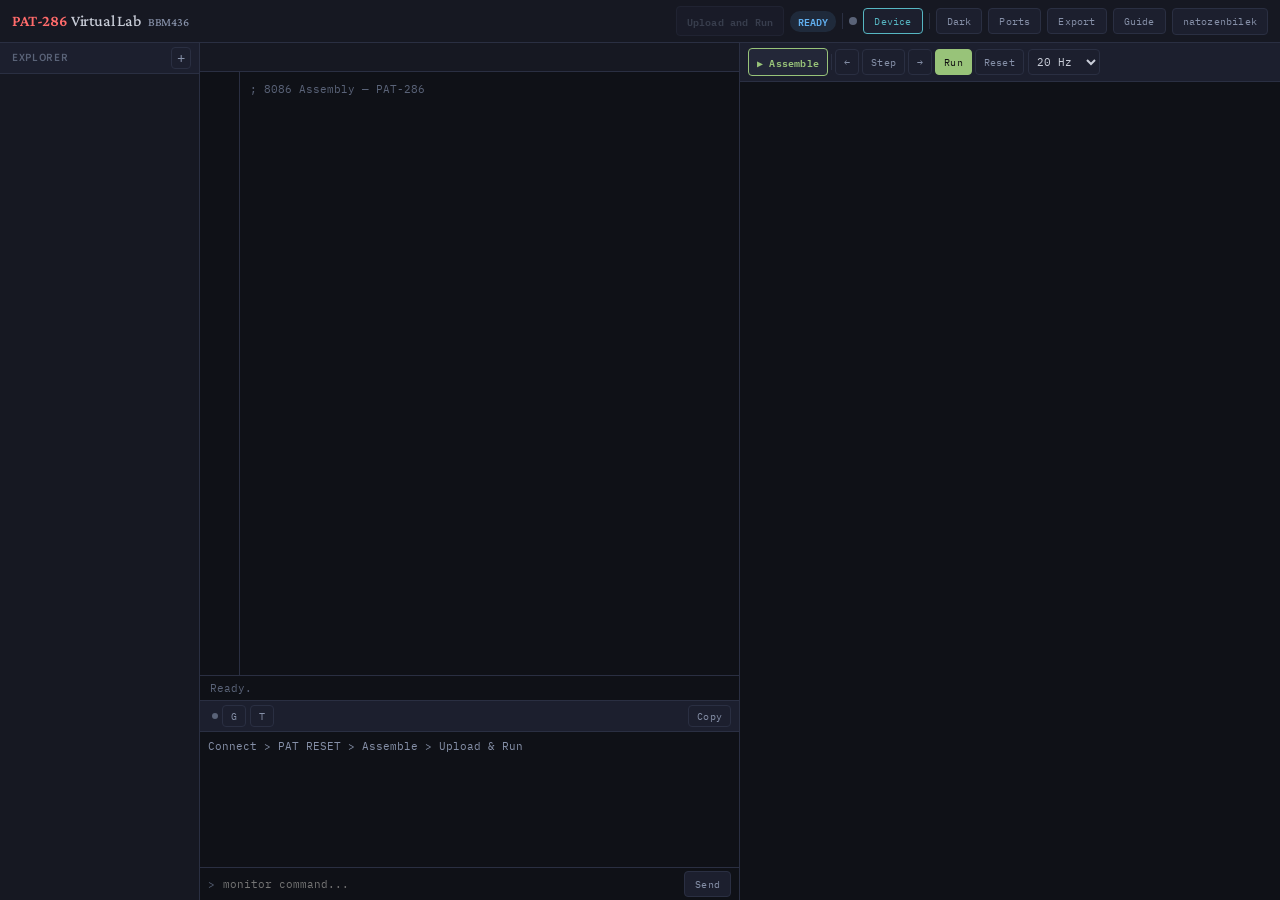
==== commit 994188b9: "Improve VM visuals, split large files, remove AI tab - PCB-style SMD LEDs with body, dome lens, sold" ====
--- a/pat286/index.html
+++ b/pat286/index.html
@@ -84,7 +84,7 @@
     </div>
   </div>
 
-  <!-- RIGHT PANEL: SIM CONTROLS + CPU STATE + APPLICATIONS MODULE -->
+  <!-- RIGHT PANEL (generated by app/panels.js) -->
   <div class="rp">
     <div class="sim-bar">
       <div class="sim-ctrls">
@@ -101,69 +101,7 @@
         <option value="100">100 Hz</option><option value="500">500 Hz</option><option value="9999">Max</option>
       </select>
     </div>
-    <div class="ci">
-    <div class="cyc">
-      <span>Cycle: <b id="cyN">0</b></span>
-      <span>Instr: <b id="inN">0</b></span>
-    </div>
-    <div class="cd"><div class="ch">Current instruction</div><div class="cb">
-      <div class="ir-box" id="irD">—</div>
-      <div class="desc-box" id="desc" style="margin-top:4px">—</div>
-      <div class="diff-box" id="diffBox" style="margin-top:4px">—</div>
-    </div></div>
-    <div class="cd"><div class="ch">General purpose registers</div><div class="cb">
-      <div class="rg rg-gp" id="rgGP"></div>
-    </div></div>
-    <div class="cd"><div class="ch">Segment registers</div><div class="cb">
-      <div class="rg rg-seg" id="rgSeg"></div>
-    </div></div>
-    <div class="cd"><div class="ch">Control</div><div class="cb">
-      <div class="rg rg-ctl" id="rgCtl"></div>
-    </div></div>
-    <div class="cd"><div class="ch">Flags</div><div class="cb">
-      <div class="fr" id="flG"></div>
-    </div></div>
-    <div class="cd"><div class="ch">PAT Display <span class="ch-sub">INT 28H output</span></div><div class="cb">
-      <div class="pat-disp" id="patDisp">&nbsp;</div>
-      <div class="pat-disp-lbl">8-character LCD</div>
-    </div></div>
-    <div class="cd"><div class="ch">Stack <span class="ch-sub" id="stkInfo">SS:SP</span></div><div class="cb">
-      <div class="stk" id="stkView">—</div>
-    </div></div>
-    <div class="cd"><div class="ch">Memory</div><div class="cb">
-      <div style="display:flex;gap:4px;margin-bottom:4px;align-items:center">
-        <input id="memAddr" type="text" value="0080:0100" style="font-family:var(--mono);font-size:11px;padding:3px 5px;border:1px solid var(--brd);border-radius:var(--r);background:var(--bg3);color:var(--text);width:85px" placeholder="seg:off">
-        <button class="b" onclick="renderMem()" style="font-size:10px;padding:3px 8px">View</button>
-        <div class="mem-follow">
-          <button class="b" id="followIP" onclick="toggleFollow('IP')" title="Auto-follow CS:IP" style="font-size:10px;padding:2px 6px">IP</button>
-          <button class="b" id="followSP" onclick="toggleFollow('SP')" title="Auto-follow SS:SP" style="font-size:10px;padding:2px 6px">SP</button>
-        </div>
-      </div>
-      <div class="mg" id="memGrid"></div>
-    </div></div>
-    <div class="cd"><div class="ch">Execution Trace <span class="ch-sub" id="traceCount">0</span></div><div class="cb" style="padding:4px">
-      <div class="trace" id="traceView"><span style="color:var(--text3)">Run program to see trace</span></div>
-    </div></div>
-
-    <!-- Watch Panel -->
-    <div class="cd"><div class="ch">Watch</div><div class="cb" style="padding:4px">
-      <div class="watch-input-row">
-        <input id="watchInput" type="text" class="watch-input" placeholder="AX, DS:1000, [SI], label..." spellcheck="false">
-        <button class="b" onclick="addWatch()" style="font-size:10px;padding:2px 8px">Add</button>
-      </div>
-      <div id="watchList" class="watch-list"><span class="watch-empty">Add expressions above (registers, addresses, labels)</span></div>
-    </div></div>
-
-    <!-- APPLICATIONS MODULE -->
-    <div class="cd"><div class="ch">Applications Module</div><div class="cb" style="padding:4px">
-      <div id="appModuleContainer"></div>
-    </div></div>
-
-    <!-- I/O Log -->
-    <div class="cd"><div class="ch">I/O Log <span class="ch-sub">last 30 operations</span></div><div class="cb">
-      <div class="io-log" id="ioLog">—</div>
-    </div></div>
-
+    <div class="ci" id="rpContent"></div>
   </div></div>
 </div>
 <!-- hidden select for backward compat -->
@@ -212,11 +150,14 @@
 <script src="core/io.js"></script>
 <script src="core/transpiler.js"></script>
 <!-- App: UI, editor, peripherals -->
+<script src="app/examples.js"></script>
 <script src="app/files.js"></script>
 <script src="app/guide.js"></script>
 <script src="app/serial.js"></script>
 <script src="app/peripherals.js"></script>
 <script src="app/highlighter.js"></script>
+<script src="app/panels.js"></script>
+<script src="app/render.js"></script>
 <script src="app/main.js"></script>
 <script src="app/editor.js"></script>
 </body>
--- a/pat286/style.css
+++ b/pat286/style.css
@@ -132,6 +132,16 @@
 .port-addr{color:var(--text3);min-width:30px}
 .port-val{width:36px;font-family:var(--mono);font-size:11px;padding:3px 5px;border:1px solid var(--brd);border-radius:var(--r);background:var(--bg3);color:var(--grn);text-align:center;text-transform:uppercase}
 .port-val:focus{border-color:var(--blu);outline:none}
+/* 7-segment display */
+.seg7-wrap{display:flex;gap:4px;justify-content:center;padding:6px 0;background:var(--bg);border-radius:var(--r)}
+.seg7-wrap svg{flex-shrink:0}
+/* Memory view layout */
+.mem-input{font-family:var(--mono);font-size:11px;padding:3px 5px;border:1px solid var(--brd);border-radius:var(--r);background:var(--bg3);color:var(--text);width:85px}
+.mem-view-wrap{display:flex;gap:8px;align-items:flex-start}
+.mem-view-wrap .mg{flex:1}
+.mg-ascii{font-family:var(--mono);font-size:10px;color:var(--cyn);border-left:1px solid var(--brd);padding-left:6px;flex-shrink:0}
+.ma-ascii{display:block;line-height:18px;letter-spacing:2px}
+.ma-dot{color:var(--text3);opacity:.4}
 .lb{font-family:var(--mono);font-size:11px;padding:4px 10px;border-top:1px solid var(--brd);color:var(--text3);flex-shrink:0;white-space:nowrap;overflow:hidden;text-overflow:ellipsis}
 .lb.ls{color:#6A8759}.lb.le{color:var(--red)}
 /* === TERMINAL / CONSOLE === */
@@ -171,6 +181,8 @@
 .rg-ctl{grid-template-columns:repeat(3,1fr)}
 .rc{display:flex;flex-direction:column;align-items:center;padding:3px;border-radius:var(--r);transition:background .2s}
 .rc.chg{background:var(--blu-l)}
+.rc-flash{animation:regflash .5s ease-out}
+@keyframes regflash{0%{background:var(--amb);box-shadow:inset 0 0 8px rgba(229,192,123,.3)}40%{background:var(--amb-l)}100%{background:transparent}}
 .rn{font-family:var(--mono);font-size:10px;color:var(--text3);font-weight:600}
 .rv{font-family:var(--mono);font-size:12px;font-weight:600;color:var(--text)}
 .rv-split{font-size:10px;color:var(--text2)}
@@ -198,10 +210,12 @@
 .pat-disp-lbl{font-family:var(--mono);font-size:10px;color:var(--text3);text-align:center;margin-top:2px}
 
 /* Stack view */
-.stk{font-family:var(--mono);font-size:10px;max-height:100px;overflow-y:auto;scrollbar-width:thin}
-.stk-row{display:flex;gap:6px;padding:1px 0}
-.stk-addr{color:var(--text3)}.stk-val{color:var(--text);font-weight:500}
-.stk-cur{color:var(--amb);font-weight:700}
+.stk{font-family:var(--mono);font-size:10px;max-height:200px;overflow-y:auto;scrollbar-width:thin;scrollbar-color:var(--brd) transparent}
+.stk-row{display:flex;gap:6px;padding:1px 4px;border-bottom:1px solid rgba(255,255,255,.02);transition:background .1s}
+.stk-row:hover{background:rgba(255,255,255,.04)}
+.stk-addr{color:var(--text3);min-width:36px}.stk-val{color:var(--text);font-weight:500}
+.stk-cur{color:var(--amb);font-weight:700;background:var(--amb-l);padding:0 4px;border-radius:2px}
+.stk-nz{color:var(--text)}
 
 /* Instruction info */
 .ir-box{font-family:var(--mono);font-size:11px;padding:5px 8px;background:var(--bg3);border-radius:var(--r);color:var(--acc);font-weight:600;white-space:nowrap;overflow:hidden;text-overflow:ellipsis}
@@ -248,8 +262,15 @@
 .ultra-btn{font-family:var(--mono);font-size:10px;padding:2px 6px;border:1px solid var(--brd);border-radius:var(--r);background:var(--bg3);color:var(--text2);cursor:pointer}
 .ultra-btn.on{background:var(--pur-l);border-color:var(--pur);color:var(--pur)}
 
+/* I/O timeline */
+.io-timeline{border-bottom:1px solid var(--brd);padding:4px 6px;min-height:0}
+.io-tl-bars{display:flex;gap:1px;align-items:flex-end;height:20px}
+.io-tl-bar{width:3px;min-height:4px;height:100%;border-radius:1px 1px 0 0;transition:opacity .15s}
+.io-tl-bar:hover{opacity:.7}
+.io-tl-out{background:var(--grn);height:100%}
+.io-tl-in{background:var(--blu);height:60%}
 /* I/O log */
-.io-log{font-family:var(--mono);font-size:10px;max-height:80px;overflow-y:auto;background:var(--bg3);border-radius:var(--r);padding:4px 6px;color:var(--text2);scrollbar-width:thin;scrollbar-color:var(--brd) transparent}
+.io-log{font-family:var(--mono);font-size:10px;max-height:80px;overflow-y:auto;background:var(--bg3);border-radius:0;padding:4px 6px;color:var(--text2);scrollbar-width:thin;scrollbar-color:var(--brd) transparent}
 .io-log .io-out{color:var(--grn)}.io-log .io-in{color:var(--blu)}
 
 /* Light theme */
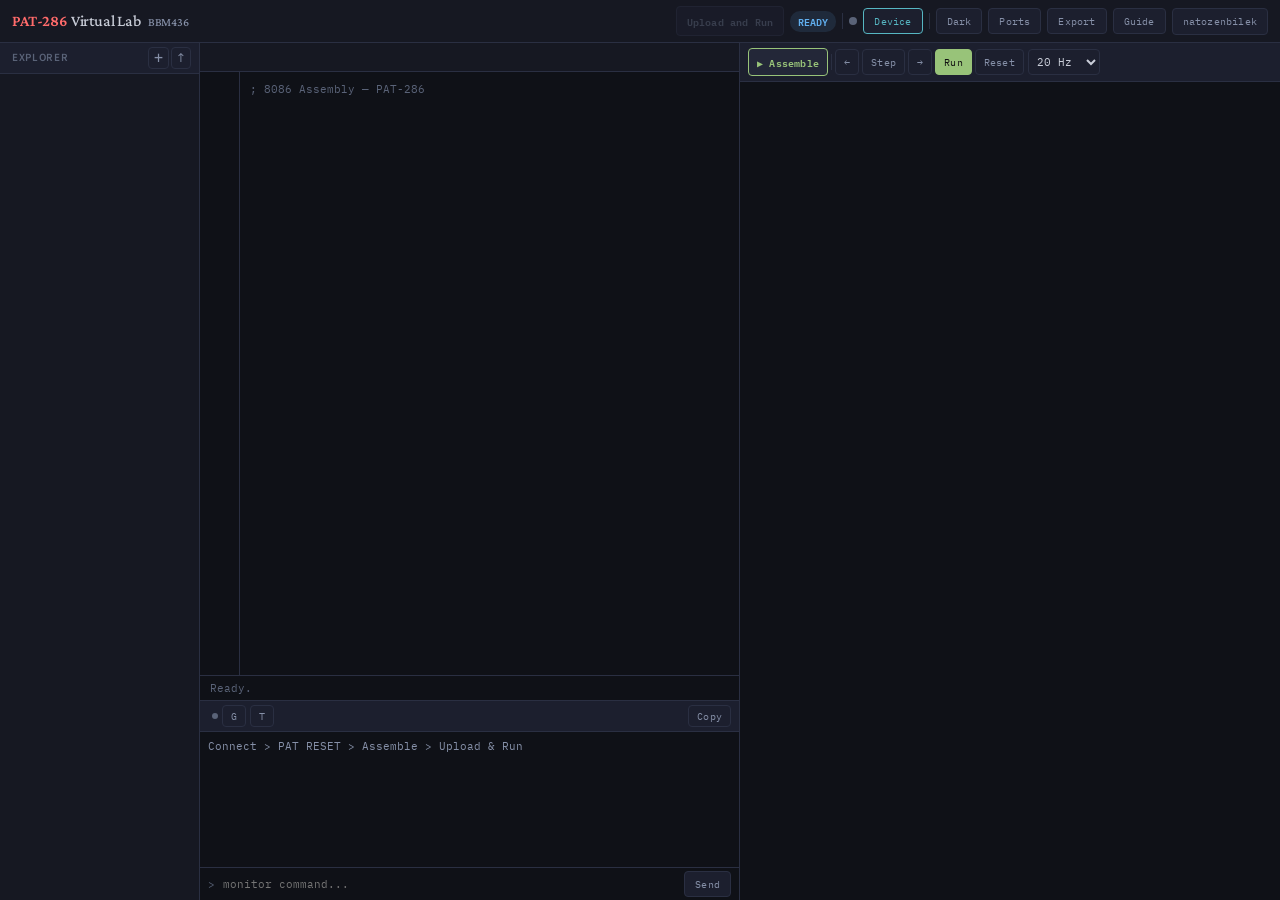
==== commit ef602599: "Add TONE/NOTOFF audio, real delays, new examples, explorer UX improvements - Add TONE (AH=21) and NO" ====
--- a/pat286/index.html
+++ b/pat286/index.html
@@ -30,8 +30,11 @@
     <div class="file-browser">
       <div class="file-browser-hd">
         <span>Explorer</span>
-        <input type="file" id="openFile" accept=".asm,.c,.cpp,.py,.java,.go,.txt" style="display:none" onchange="openLocalFile(this)">
-        <button class="b fb-open-btn" onclick="document.getElementById('openFile').click()" title="Open file from PC">+</button>
+        <div class="fb-hd-btns">
+          <button class="b fb-new-btn" onclick="newEmptyFile()" title="New file">+</button>
+          <input type="file" id="openFile" accept=".asm,.c,.cpp,.py,.java,.go,.txt" style="display:none" onchange="openLocalFile(this)">
+          <button class="b fb-open-btn" onclick="document.getElementById('openFile').click()" title="Open file from PC">&#8593;</button>
+        </div>
       </div>
       <div class="fb-tree" id="fbTree"></div>
     </div>
@@ -145,20 +148,19 @@
 <div id="portsOv" class="exp-ov" hidden></div>
 
 <!-- Core: CPU, assembler, I/O -->
-<script src="core/cpu.js"></script>
-<script src="core/assembler.js"></script>
-<script src="core/io.js"></script>
-<script src="core/transpiler.js"></script>
-<!-- App: UI, editor, peripherals -->
-<script src="app/examples.js"></script>
-<script src="app/files.js"></script>
+<script src="core/cpu.js?v=3"></script>
+<script src="core/assembler.js?v=3"></script>
+<script src="core/io.js?v=3"></script>
+<script src="core/transpiler.js?v=3"></script>
+<!-- App: UI, editor -->
+<script src="app/examples.js?v=3"></script>
+<script src="app/files.js?v=3"></script>
 <script src="app/guide.js"></script>
 <script src="app/serial.js"></script>
-<script src="app/peripherals.js"></script>
 <script src="app/highlighter.js"></script>
-<script src="app/panels.js"></script>
-<script src="app/render.js"></script>
-<script src="app/main.js"></script>
+<script src="app/panels.js?v=3"></script>
+<script src="app/render.js?v=3"></script>
+<script src="app/main.js?v=3"></script>
 <script src="app/editor.js"></script>
 </body>
 </html>
--- a/pat286/style.css
+++ b/pat286/style.css
@@ -49,7 +49,9 @@
 /* === FILE BROWSER === */
 .file-browser{display:flex;flex-direction:column;background:var(--bg2);min-width:0;overflow:hidden;flex:1}
 .file-browser-hd{display:flex;align-items:center;justify-content:space-between;font-family:var(--sans);font-size:11px;font-weight:600;text-transform:uppercase;letter-spacing:.06em;color:var(--text3);padding:4px 8px 4px 12px;border-bottom:1px solid var(--brd);background:var(--bg3);flex-shrink:0}
-.fb-open-btn{font-size:14px!important;padding:0 5px!important;min-height:20px!important;line-height:20px!important;text-transform:none;letter-spacing:0;font-weight:400}
+.fb-hd-btns{display:flex;gap:2px}
+.fb-new-btn,.fb-open-btn{font-size:13px!important;padding:0 5px!important;min-height:20px!important;line-height:20px!important;text-transform:none;letter-spacing:0;font-weight:400}
+.fb-new-btn{font-size:15px!important;font-weight:300}
 .fb-tree{flex:1;overflow-y:auto;overflow-x:hidden;scrollbar-width:thin;scrollbar-color:var(--brd) transparent;padding:2px 0}
 .fb-folder{user-select:none}
 .fb-folder-hd{display:flex;align-items:center;gap:5px;padding:3px 8px 3px 6px;cursor:pointer;font-family:var(--sans);font-size:11px;font-weight:600;color:var(--text2);transition:background .1s}
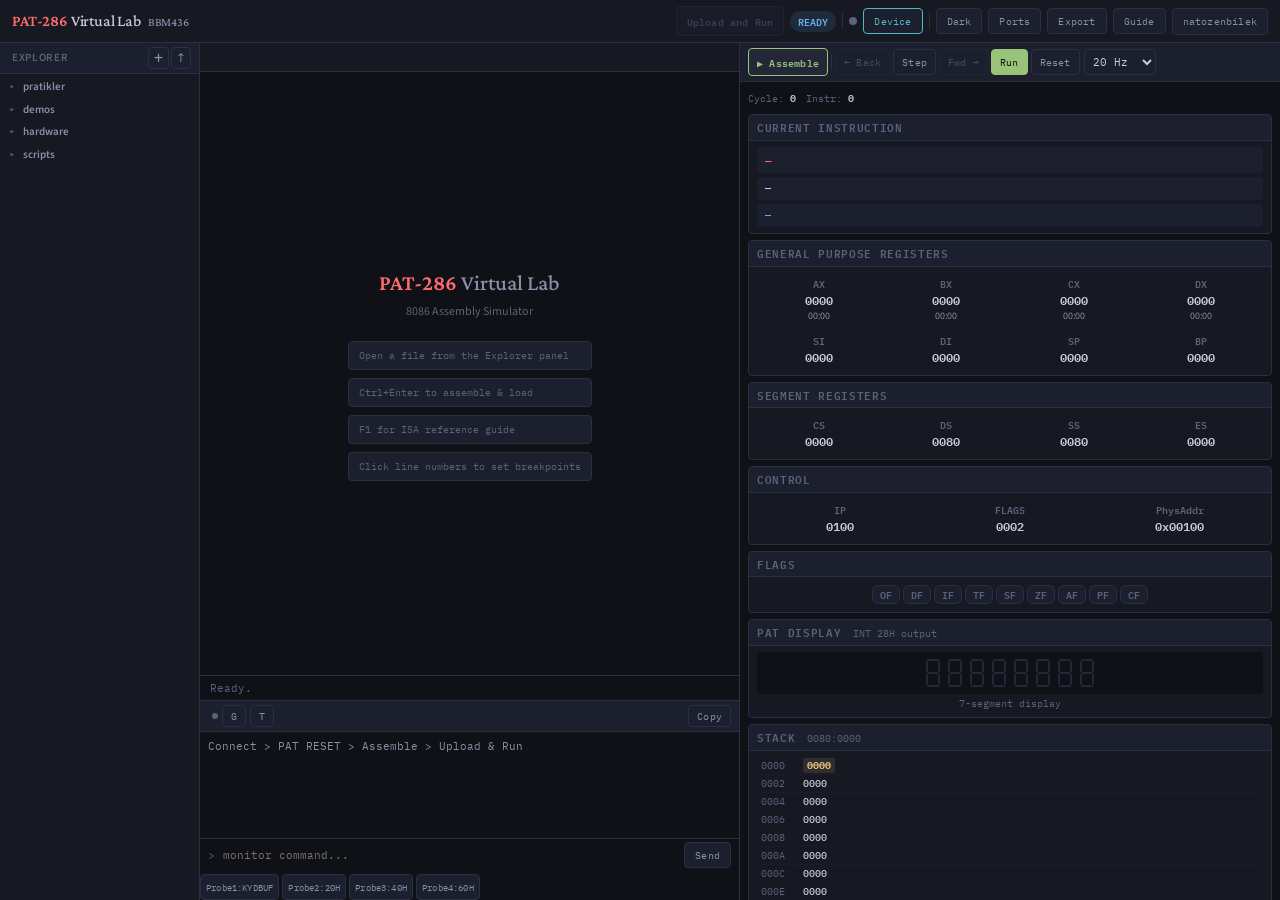
==== commit d79ede82: "Split all JS files into modular folder structure 12 original files → 24 split files organized in sub" ====
--- a/pat286/index.html
+++ b/pat286/index.html
@@ -83,6 +83,12 @@
           <input id="serialInput" type="text" class="term-input" placeholder="monitor command..." onkeydown="if(event.key==='Enter')serialTermSend()">
           <button class="b" onclick="serialTermSend()">Send</button>
         </div>
+        <div class="probe-btns" style="display:flex;gap:3px;margin-top:3px;flex-wrap:wrap">
+          <button class="b" onclick="probeDisplay()" title="Test KYDBUF 047D" style="font-size:9px;padding:2px 5px">Probe1:KYDBUF</button>
+          <button class="b" onclick="probeDisplay2()" title="Test 8279 @20H" style="font-size:9px;padding:2px 5px">Probe2:20H</button>
+          <button class="b" onclick="probeDisplay3()" title="Test 8279 @40H" style="font-size:9px;padding:2px 5px">Probe3:40H</button>
+          <button class="b" onclick="probeDisplay4()" title="Test 8279 @60H" style="font-size:9px;padding:2px 5px">Probe4:60H</button>
+        </div>
       </div>
     </div>
   </div>
@@ -147,20 +153,33 @@
 <!-- Ports Modal (generated by app/editor.js) -->
 <div id="portsOv" class="exp-ov" hidden></div>
 
-<!-- Core: CPU, assembler, I/O -->
-<script src="core/cpu.js?v=3"></script>
-<script src="core/assembler.js?v=3"></script>
-<script src="core/io.js?v=3"></script>
-<script src="core/transpiler.js?v=3"></script>
-<!-- App: UI, editor -->
-<script src="app/examples.js?v=3"></script>
-<script src="app/files.js?v=3"></script>
-<script src="app/guide.js"></script>
-<script src="app/serial.js"></script>
-<script src="app/highlighter.js"></script>
-<script src="app/panels.js?v=3"></script>
-<script src="app/render.js?v=3"></script>
-<script src="app/main.js?v=3"></script>
-<script src="app/editor.js"></script>
+<!-- Core -->
+<script src="core/cpu/core.js?v=6"></script>
+<script src="core/cpu/int28.js?v=6"></script>
+<script src="core/cpu/exec.js?v=6"></script>
+<script src="core/assembler/parser.js?v=6"></script>
+<script src="core/assembler/encoder.js?v=6"></script>
+<script src="core/io/state.js?v=6"></script>
+<script src="core/io/ports.js?v=6"></script>
+<script src="core/transpiler/compiler.js?v=6"></script>
+<script src="core/transpiler/bridge.js?v=6"></script>
+<!-- App -->
+<script src="app/examples.js?v=6"></script>
+<script src="app/files/core.js?v=6"></script>
+<script src="app/files/tree.js?v=6"></script>
+<script src="app/guide/data.js?v=6"></script>
+<script src="app/guide/ui.js?v=6"></script>
+<script src="app/serial/core.js?v=6"></script>
+<script src="app/serial/upload.js?v=6"></script>
+<script src="app/highlighter/constants.js?v=6"></script>
+<script src="app/highlighter/render.js?v=6"></script>
+<script src="app/panels/layout.js?v=6"></script>
+<script src="app/panels/display.js?v=6"></script>
+<script src="app/render/core.js?v=6"></script>
+<script src="app/render/io.js?v=6"></script>
+<script src="app/main/sim.js?v=6"></script>
+<script src="app/main/editor.js?v=6"></script>
+<script src="app/editor/tooltips.js?v=6"></script>
+<script src="app/editor/features.js?v=6"></script>
 </body>
 </html>
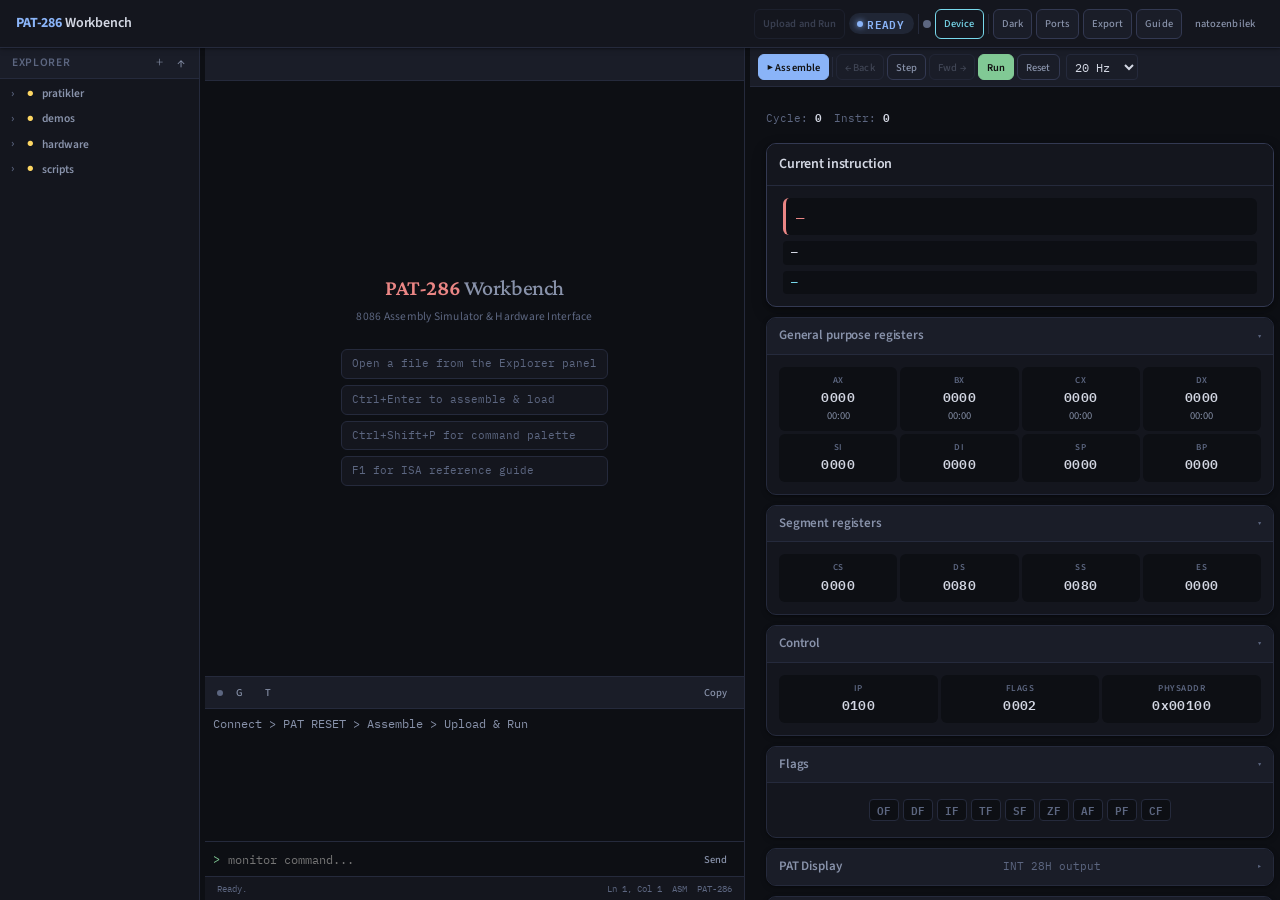
==== commit 9b7fc7de: "Major UX overhaul: modular CSS, status bar, command palette, search, a11y - Split monolithic style.c" ====
--- a/pat286/index.html
+++ b/pat286/index.html
@@ -3,70 +3,91 @@
 <head>
 <meta charset="UTF-8">
 <meta name="viewport" content="width=device-width, initial-scale=1.0">
-<title>PAT-286 Virtual Lab</title>
+<title>PAT-286 Workbench</title>
 <link href="https://fonts.googleapis.com/css2?family=IBM+Plex+Mono:wght@400;500;600;700&family=Crimson+Pro:ital,wght@0,400;0,500;0,600;1,400&family=Source+Sans+3:wght@400;500;600&display=swap" rel="stylesheet">
-<link rel="stylesheet" href="style.css">
+<link rel="stylesheet" href="styles/variables.css?v=11">
+<link rel="stylesheet" href="styles/base.css?v=11">
+<link rel="stylesheet" href="styles/editor.css?v=11">
+<link rel="stylesheet" href="styles/panels.css?v=11">
+<link rel="stylesheet" href="styles/peripherals.css?v=11">
+<link rel="stylesheet" href="styles/modals.css?v=11">
+<link rel="stylesheet" href="styles/terminal.css?v=11">
+<link rel="stylesheet" href="styles/utilities.css?v=11">
 </head>
 <body>
-<div class="hd">
-  <h1><b>PAT-286</b> Virtual Lab <em>BBM436</em></h1>
-  <div class="hd-r">
-    <button class="b b-upload" id="uploadBtn" onclick="uploadProgram()" title="Upload and run on physical device">Upload and Run</button>
-    <span class="pill p-rdy" id="st">READY</span>
+<header class="hd" role="banner">
+  <h1><b>PAT-286</b> Workbench</h1>
+  <nav class="hd-r" aria-label="Main actions">
+    <button class="b b-upload" id="uploadBtn" onclick="uploadProgram()" data-tip="Upload and run on physical device">Upload and Run</button>
+    <span class="pill p-rdy" id="st" role="status">READY</span>
     <div class="sep"></div>
     <span class="serial-dot" id="serialDot"></span>
-    <button class="b b-serial" id="serialBtn" onclick="serialConnect()" title="USB serial connection">Device</button>
+    <button class="b b-serial" id="serialBtn" onclick="serialConnect()" data-tip="USB serial connection">Device</button>
     <div class="sep"></div>
-    <button class="b" id="themeBtn" onclick="toggleTheme()" title="Toggle light/dark">Dark</button>
-    <button class="b" onclick="openPorts()" title="MUART Port Settings">Ports</button>
-    <button class="b" onclick="openExport()" title="Export/Import hex">Export</button>
-    <button class="b" onclick="openGuide()" title="ISA Reference (F1)">Guide</button>
-    <a href="../index.html" class="b" title="Back to main site" style="text-decoration:none;display:inline-flex;align-items:center">natozenbilek</a>
-  </div>
-</div>
-<div class="mn">
+    <button class="b b-out" id="themeBtn" onclick="toggleTheme()" data-tip="Toggle light/dark theme">Dark</button>
+    <span class="hd-overflow-group">
+      <button class="b b-out" onclick="openPorts()" data-tip="MUART Port Settings">Ports</button>
+      <button class="b b-out" onclick="openExport()" data-tip="Export/Import hex">Export</button>
+      <button class="b b-out" onclick="openGuide()" data-tip="ISA Reference (F1)">Guide</button>
+    </span>
+    <span class="hd-overflow">
+      <button class="b b-out hd-overflow-btn" onclick="toggleOverflowMenu()" data-tip="More actions">&#8942;</button>
+      <div class="hd-overflow-menu" id="overflowMenu">
+        <button class="b" onclick="openPorts();toggleOverflowMenu()">Ports</button>
+        <button class="b" onclick="openExport();toggleOverflowMenu()">Export / Import</button>
+        <button class="b" onclick="openGuide();toggleOverflowMenu()">ISA Guide</button>
+      </div>
+    </span>
+    <a href="../index.html" class="b hd-home-link" data-tip="Back to main site">natozenbilek</a>
+  </nav>
+</header>
+<div class="mn" role="main">
   <!-- LEFT PANEL: FILE BROWSER -->
-  <div class="lp">
+  <aside class="lp" role="navigation" aria-label="File browser">
     <div class="file-browser">
       <div class="file-browser-hd">
         <span>Explorer</span>
         <div class="fb-hd-btns">
-          <button class="b fb-new-btn" onclick="newEmptyFile()" title="New file">+</button>
+          <button class="b fb-new-btn" onclick="newEmptyFile()" data-tip="New file">+</button>
           <input type="file" id="openFile" accept=".asm,.c,.cpp,.py,.java,.go,.txt" style="display:none" onchange="openLocalFile(this)">
-          <button class="b fb-open-btn" onclick="document.getElementById('openFile').click()" title="Open file from PC">&#8593;</button>
-        </div>
-      </div>
-      <div class="fb-tree" id="fbTree"></div>
-    </div>
-  </div>
+          <button class="b fb-open-btn" onclick="document.getElementById('openFile').click()" data-tip="Open file from PC">&#8593;</button>
+        </div>
+      </div>
+      <div class="fb-tree" id="fbTree" role="tree"></div>
+    </div>
+  </aside>
 
   <!-- EDITOR -->
-  <div class="ep">
+  <section class="ep" aria-label="Editor">
     <div class="tab-bar-wrap">
-      <div class="tab-bar" id="tabBar"></div>
+      <div class="tab-bar" id="tabBar" role="tablist"></div>
+    </div>
+    <div class="breadcrumb" id="breadcrumb" hidden aria-label="File path"></div>
+    <div class="error-banner" id="errorBanner" hidden role="alert">
+      <span id="errorMsg"></span>
+      <span class="error-banner-close" onclick="document.getElementById('errorBanner').hidden=true" aria-label="Dismiss">&times;</span>
     </div>
     <div class="ew">
-      <div class="ln" id="lns"></div>
+      <div class="ln" id="lns" aria-hidden="true"></div>
       <div class="ed-wrap">
         <div id="edCurLine" hidden></div>
-        <div id="edHL"></div>
-        <div id="edGhost" hidden></div>
-        <textarea id="ed" class="hl-active" spellcheck="false" autocomplete="off" placeholder="; 8086 Assembly — PAT-286"></textarea>
+        <div id="edHL" aria-hidden="true"></div>
+        <div id="edGhost" hidden aria-hidden="true"></div>
+        <textarea id="ed" class="hl-active" spellcheck="false" autocomplete="off" placeholder="; 8086 Assembly — PAT-286" aria-label="Code editor"></textarea>
       </div>
       <div id="edWelcome" class="ed-welcome" hidden>
         <div class="ew-inner">
-          <h2><b>PAT-286</b> Virtual Lab</h2>
-          <p class="ew-sub">8086 Assembly Simulator</p>
+          <h2><b>PAT-286</b> Workbench</h2>
+          <p class="ew-sub">8086 Assembly Simulator &amp; Hardware Interface</p>
           <div class="ew-actions">
             <div class="ew-hint">Open a file from the Explorer panel</div>
             <div class="ew-hint">Ctrl+Enter to assemble &amp; load</div>
+            <div class="ew-hint">Ctrl+Shift+P for command palette</div>
             <div class="ew-hint">F1 for ISA reference guide</div>
-            <div class="ew-hint">Click line numbers to set breakpoints</div>
           </div>
         </div>
       </div>
     </div>
-    <div class="lb" id="log">Ready.</div>
     <!-- Terminal (always open) -->
     <div class="term open" id="termPanel">
       <div class="term-pane" id="termSerial">
@@ -74,58 +95,62 @@
           <span class="serial-dot-sm" id="serialDot2"></span>
           <button class="b" onclick="sendGo()">G</button>
           <button class="b" onclick="sendTrace()">T</button>
-          <span style="flex:1"></span>
+          <span class="flex-spacer"></span>
           <button class="b" onclick="copySerialLog()">Copy</button>
         </div>
         <div class="term-output" id="serialLog">Connect > PAT RESET > Assemble > Upload &amp; Run</div>
         <div class="term-input-row">
           <span class="term-prompt">&gt;</span>
-          <input id="serialInput" type="text" class="term-input" placeholder="monitor command..." onkeydown="if(event.key==='Enter')serialTermSend()">
+          <input id="serialInput" type="text" class="term-input" placeholder="monitor command..." onkeydown="if(event.key==='Enter')serialTermSend()" aria-label="Serial terminal input">
           <button class="b" onclick="serialTermSend()">Send</button>
         </div>
-        <div class="probe-btns" style="display:flex;gap:3px;margin-top:3px;flex-wrap:wrap">
-          <button class="b" onclick="probeDisplay()" title="Test KYDBUF 047D" style="font-size:9px;padding:2px 5px">Probe1:KYDBUF</button>
-          <button class="b" onclick="probeDisplay2()" title="Test 8279 @20H" style="font-size:9px;padding:2px 5px">Probe2:20H</button>
-          <button class="b" onclick="probeDisplay3()" title="Test 8279 @40H" style="font-size:9px;padding:2px 5px">Probe3:40H</button>
-          <button class="b" onclick="probeDisplay4()" title="Test 8279 @60H" style="font-size:9px;padding:2px 5px">Probe4:60H</button>
-        </div>
-      </div>
-    </div>
-  </div>
-
-  <!-- RIGHT PANEL (generated by app/panels.js) -->
-  <div class="rp">
+      </div>
+    </div>
+    <div class="status-bar" role="contentinfo">
+      <div class="sb-left">
+        <span class="sb-item sb-log" id="log">Ready.</span>
+      </div>
+      <div class="sb-right">
+        <span class="sb-item" id="sbPos">Ln 1, Col 1</span>
+        <span class="sb-item" id="sbFileType">ASM</span>
+        <span class="sb-item sb-clickable" onclick="openGuide()" data-tip="Ctrl+Shift+P">PAT-286</span>
+      </div>
+    </div>
+  </section>
+
+  <!-- RIGHT PANEL -->
+  <aside class="rp" role="complementary" aria-label="Debug panel">
     <div class="sim-bar">
       <div class="sim-ctrls">
-        <button class="b bp" id="asmBtn" onclick="compileIfC()||doAssemble()" title="Ctrl+Enter">&#9654; Assemble</button>
+        <button class="b bp" id="asmBtn" onclick="assembleWithLoading()" data-tip="Assemble (Ctrl+Enter)">&#9654; Assemble</button>
         <div class="sep"></div>
-        <button class="b" id="stepBackBtn" onclick="doStepBack()">&#8592;</button>
-        <button class="b" onclick="doStep()">Step</button>
-        <button class="b" id="stepFwdBtn" onclick="doStepForward()">&#8594;</button>
-        <button class="b bg" id="runBtn" onclick="doToggleRun()">Run</button>
-        <button class="b" onclick="doReset()">Reset</button>
-      </div>
-      <select id="spd" onchange="updSpd()" title="Execution speed (Hz)">
+        <button class="b b-out" id="stepBackBtn" onclick="doStepBack()" data-tip="Step back">&#8592;</button>
+        <button class="b b-out" onclick="doStep()" data-tip="Step forward">Step</button>
+        <button class="b b-out" id="stepFwdBtn" onclick="doStepForward()" data-tip="Step forward">&#8594;</button>
+        <button class="b bg" id="runBtn" onclick="doToggleRun()" data-tip="Run/Pause">Run</button>
+        <button class="b b-out" onclick="doReset()" data-tip="Reset CPU">Reset</button>
+      </div>
+      <select id="spd" onchange="updSpd()" aria-label="Execution speed">
         <option value="5">5 Hz</option><option value="20" selected>20 Hz</option>
         <option value="100">100 Hz</option><option value="500">500 Hz</option><option value="9999">Max</option>
       </select>
     </div>
     <div class="ci" id="rpContent"></div>
-  </div></div>
+  </aside>
 </div>
 <!-- hidden select for backward compat -->
 <select id="ex" style="display:none"></select>
 
 <!-- Export Modal -->
-<div id="expOv" class="exp-ov" hidden>
+<div id="expOv" class="exp-ov" hidden role="dialog" aria-label="Export/Import">
   <div class="exp-pan">
     <div class="exp-hd"><h3>Export / Import</h3><button class="b" onclick="closeExport()">Close</button></div>
     <div class="exp-body">
       <div class="exp-sub">Assembled hex dump:</div>
       <pre class="exp-out" id="expOut">No program assembled.</pre>
       <div class="exp-sub">Import hex (paste or load file):</div>
-      <textarea id="hexIn" class="exp-in" spellcheck="false" placeholder="0300: B0 80 2A 06 00 10 ..."></textarea>
-      <div style="display:flex;gap:6px;margin-top:4px;align-items:center">
+      <textarea id="hexIn" class="exp-in" spellcheck="false" placeholder="0300: B0 80 2A 06 00 10 ..." aria-label="Hex input"></textarea>
+      <div class="hex-import-actions">
         <button class="b" onclick="loadHexImport()">Load Hex</button>
         <input type="file" id="hexFile" accept=".hex,.txt,.bin" style="display:none" onchange="loadHexFile(this)">
         <button class="b" onclick="document.getElementById('hexFile').click()">Browse...</button>
@@ -139,11 +164,11 @@
 </div>
 
 <!-- Guide Modal -->
-<div id="guideOv" class="guide-ov" hidden>
+<div id="guideOv" class="guide-ov" hidden role="dialog" aria-label="ISA Reference Guide">
   <div class="guide-pan">
     <div class="guide-hd">
-      <h2>PAT-286 — ISA Reference &amp; Guide</h2>
-      <span style="font-family:var(--mono);font-size:11px;color:var(--text3)">F1 · Esc closes</span>
+      <h2>PAT-286 Workbench — Reference Guide</h2>
+      <span class="sb-item" style="font-size:11px">F1 &middot; Esc closes</span>
       <button class="b" onclick="closeGuide()">Close</button>
     </div>
     <div class="guide-body" id="guideBody"></div>
@@ -151,35 +176,42 @@
 </div>
 
 <!-- Ports Modal (generated by app/editor.js) -->
-<div id="portsOv" class="exp-ov" hidden></div>
+<div id="portsOv" class="exp-ov" hidden role="dialog" aria-label="Port settings"></div>
 
 <!-- Core -->
-<script src="core/cpu/core.js?v=6"></script>
-<script src="core/cpu/int28.js?v=6"></script>
-<script src="core/cpu/exec.js?v=6"></script>
-<script src="core/assembler/parser.js?v=6"></script>
-<script src="core/assembler/encoder.js?v=6"></script>
-<script src="core/io/state.js?v=6"></script>
-<script src="core/io/ports.js?v=6"></script>
-<script src="core/transpiler/compiler.js?v=6"></script>
-<script src="core/transpiler/bridge.js?v=6"></script>
+<script src="core/cpu/core.js?v=11"></script>
+<script src="core/cpu/int28.js?v=11"></script>
+<script src="core/cpu/decode.js?v=11"></script>
+<script src="core/cpu/alu.js?v=11"></script>
+<script src="core/cpu/exec.js?v=11"></script>
+<script src="core/assembler/parser.js?v=11"></script>
+<script src="core/assembler/encoder.js?v=11"></script>
+<script src="core/io/state.js?v=11"></script>
+<script src="core/io/ports.js?v=11"></script>
+<script src="core/transpiler/compiler.js?v=11"></script>
+<script src="core/transpiler/bridge.js?v=11"></script>
 <!-- App -->
-<script src="app/examples.js?v=6"></script>
-<script src="app/files/core.js?v=6"></script>
-<script src="app/files/tree.js?v=6"></script>
-<script src="app/guide/data.js?v=6"></script>
-<script src="app/guide/ui.js?v=6"></script>
-<script src="app/serial/core.js?v=6"></script>
-<script src="app/serial/upload.js?v=6"></script>
-<script src="app/highlighter/constants.js?v=6"></script>
-<script src="app/highlighter/render.js?v=6"></script>
-<script src="app/panels/layout.js?v=6"></script>
-<script src="app/panels/display.js?v=6"></script>
-<script src="app/render/core.js?v=6"></script>
-<script src="app/render/io.js?v=6"></script>
-<script src="app/main/sim.js?v=6"></script>
-<script src="app/main/editor.js?v=6"></script>
-<script src="app/editor/tooltips.js?v=6"></script>
-<script src="app/editor/features.js?v=6"></script>
+<script src="app/examples.js?v=11"></script>
+<script src="app/files/core.js?v=11"></script>
+<script src="app/files/tree.js?v=11"></script>
+<script src="app/guide/data.js?v=11"></script>
+<script src="app/guide/ui.js?v=11"></script>
+<script src="app/serial/core.js?v=11"></script>
+<script src="app/serial/upload.js?v=11"></script>
+<script src="app/highlighter/constants.js?v=11"></script>
+<script src="app/highlighter/render.js?v=11"></script>
+<script src="app/panels/layout.js?v=11"></script>
+<script src="app/panels/display.js?v=11"></script>
+<script src="app/render/core.js?v=11"></script>
+<script src="app/render/io.js?v=11"></script>
+<script src="app/main/sim.js?v=11"></script>
+<script src="app/main/editor.js?v=11"></script>
+<script src="app/editor/tooltips.js?v=11"></script>
+<script src="app/editor/features.js?v=11"></script>
+<!-- UI enhancements -->
+<script src="app/ui/resize-handles.js?v=11"></script>
+<script src="app/ui/keyboard-nav.js?v=11"></script>
+<script src="app/ui/command-palette.js?v=11"></script>
+<script src="app/ui/search-replace.js?v=11"></script>
 </body>
 </html>
--- a/pat286/styles/variables.css
+++ b/pat286/styles/variables.css
@@ -0,0 +1,138 @@
+/* ============================================================
+   PAT-286 Design Tokens — Colors, typography, spacing, radii
+   ============================================================ */
+
+:root {
+  /* Surface colors — 5-step elevation */
+  --bg: #0d0f14;
+  --bg2: #14161e;
+  --bg3: #1a1d28;
+  --bg4: #222636;
+  --bg5: #2a2e40;
+
+  /* Text hierarchy */
+  --text: #d4d8e4;
+  --text2: #8892aa;
+  --text3: #5c6680;
+
+  /* Borders */
+  --brd: #252a3c;
+  --brd2: #333952;
+
+  /* Accent palette — muted, Google-style */
+  --acc: #ea8685;
+  --acc2: #d47170;
+  --acc-l: rgba(234,134,133,.1);
+  --blu: #8ab4f8;
+  --blu-l: rgba(138,180,248,.1);
+  --grn: #81c995;
+  --grn-l: rgba(129,201,149,.1);
+  --amb: #fdd663;
+  --amb-l: rgba(253,214,99,.08);
+  --red: #f28b82;
+  --red-l: rgba(242,139,130,.1);
+  --pur: #c58af9;
+  --pur-l: rgba(197,138,249,.1);
+  --cyn: #78d9ec;
+  --cyn-l: rgba(120,217,236,.08);
+
+  /* Typography */
+  --mono: 'IBM Plex Mono', monospace;
+  --sans: 'Source Sans 3', sans-serif;
+  --serif: 'Crimson Pro', serif;
+
+  /* Font sizes — modular scale */
+  --fs-xs: 9px;
+  --fs-sm: 10.5px;
+  --fs-md: 11.5px;
+  --fs-base: 13px;
+  --fs-lg: 14px;
+  --fs-xl: 16px;
+  --fs-2xl: 22px;
+
+  /* Spacing (4px grid) */
+  --sp-1: 2px;
+  --sp-2: 4px;
+  --sp-3: 6px;
+  --sp-4: 8px;
+  --sp-5: 10px;
+  --sp-6: 12px;
+  --sp-8: 16px;
+  --sp-10: 20px;
+  --sp-12: 24px;
+
+  /* Border radius */
+  --r: 4px;
+  --r-sm: 2px;
+  --r-md: 6px;
+  --r-lg: 10px;
+  --r-full: 9999px;
+
+  /* Transitions — slightly slower for polish */
+  --tr-fast: .1s ease;
+  --tr-base: .15s ease;
+  --tr-slow: .25s ease-out;
+
+  /* Shadows — layered for depth */
+  --shadow-sm: 0 1px 2px rgba(0,0,0,.3), 0 2px 6px rgba(0,0,0,.15);
+  --shadow-md: 0 2px 4px rgba(0,0,0,.3), 0 6px 16px rgba(0,0,0,.2);
+  --shadow-lg: 0 4px 8px rgba(0,0,0,.3), 0 16px 48px rgba(0,0,0,.25);
+  --shadow-xl: 0 8px 16px rgba(0,0,0,.3), 0 24px 64px rgba(0,0,0,.35);
+  --shadow-inset: inset 0 1px 2px rgba(0,0,0,.25);
+
+  /* Line height */
+  --lh-code: 19px;
+
+  /* Selection */
+  --sel-bg: rgba(138,180,248,.25);
+  --sel-text: inherit;
+}
+
+/* Text selection */
+::selection { background: var(--sel-bg); color: var(--sel-text); }
+::-moz-selection { background: var(--sel-bg); color: var(--sel-text); }
+
+/* Global focus-visible ring */
+:focus-visible { outline: 2px solid var(--blu); outline-offset: 2px; }
+input:focus-visible, textarea:focus-visible, select:focus-visible { outline: none; box-shadow: 0 0 0 2px var(--blu); }
+
+/* Smooth scrollbar styling for Webkit browsers */
+::-webkit-scrollbar { width: 8px; height: 8px; }
+::-webkit-scrollbar-track { background: transparent; }
+::-webkit-scrollbar-thumb { background: var(--brd); border-radius: 4px; border: 2px solid transparent; background-clip: padding-box; }
+::-webkit-scrollbar-thumb:hover { background: var(--brd2); border-radius: 4px; border: 2px solid transparent; background-clip: padding-box; }
+::-webkit-scrollbar-corner { background: transparent; }
+
+/* Light theme overrides */
+:root[data-theme='light'] {
+  --bg: #f6f6f1;
+  --bg2: #ffffff;
+  --bg3: #eeeeea;
+  --bg4: #e4e4de;
+  --bg5: #d8d8d2;
+  --text: #1a1a1a;
+  --text2: #555;
+  --text3: #888;
+  --brd: #d0d0c8;
+  --brd2: #bbb;
+  --acc: #c0392b;
+  --acc2: #a93226;
+  --acc-l: rgba(192,57,43,.08);
+  --blu: #2471a3;
+  --blu-l: rgba(36,113,163,.08);
+  --grn: #27ae60;
+  --grn-l: rgba(39,174,96,.08);
+  --amb: #b7950b;
+  --amb-l: rgba(183,149,11,.08);
+  --red: #c0392b;
+  --red-l: rgba(192,57,43,.08);
+  --pur: #8e44ad;
+  --pur-l: rgba(142,68,173,.08);
+  --cyn: #17a589;
+  --cyn-l: rgba(23,165,137,.08);
+  --shadow-sm: 0 1px 3px rgba(0,0,0,.06), 0 1px 2px rgba(0,0,0,.04);
+  --shadow-md: 0 2px 8px rgba(0,0,0,.08), 0 4px 12px rgba(0,0,0,.06);
+  --shadow-lg: 0 4px 16px rgba(0,0,0,.1), 0 12px 40px rgba(0,0,0,.08);
+  --shadow-inset: inset 0 1px 2px rgba(0,0,0,.06);
+  --sel-bg: rgba(36,113,163,.25);
+}
--- a/pat286/styles/base.css
+++ b/pat286/styles/base.css
@@ -0,0 +1,333 @@
+/* ============================================================
+   PAT-286 Base — Reset, body, layout grid, header, buttons
+   ============================================================ */
+
+* { margin: 0; padding: 0; box-sizing: border-box; }
+
+body {
+  font-family: var(--sans);
+  background: var(--bg);
+  color: var(--text);
+  font-size: var(--fs-base);
+  line-height: 1.5;
+  height: 100vh;
+  overflow: hidden;
+  display: flex;
+  flex-direction: column;
+}
+
+/* === HEADER === */
+.hd {
+  display: flex;
+  align-items: center;
+  gap: var(--sp-6);
+  padding: 0 var(--sp-8);
+  border-bottom: 1px solid var(--brd);
+  background: var(--bg2);
+  height: 48px;
+  flex-shrink: 0;
+  box-shadow: var(--shadow-sm);
+  z-index: 10;
+  position: relative;
+}
+.hd h1 { font-family: var(--sans); font-size: var(--fs-lg); font-weight: 600; letter-spacing: -.01em; white-space: nowrap; }
+.hd h1 b { color: var(--blu); font-weight: 700; }
+.hd h1 em { display: none; }
+.sep { width: 1px; height: 20px; background: var(--brd); flex-shrink: 0; }
+.hd-r { margin-left: auto; display: flex; align-items: center; gap: var(--sp-2); }
+.hd-overflow-group { display: contents; }
+.hd-overflow { display: none; }
+/* Header button group styling */
+.hd-r .b { font-size: var(--fs-sm); padding: var(--sp-2) var(--sp-4); min-height: 30px; border-radius: var(--r-md); }
+
+/* === BUTTONS — 3-level hierarchy === */
+
+/* Ghost (tertiary): text-only, minimal chrome */
+.b {
+  font-family: var(--sans);
+  font-size: var(--fs-sm);
+  font-weight: 500;
+  padding: var(--sp-2) var(--sp-4);
+  border: 1px solid transparent;
+  border-radius: var(--r-md);
+  background: transparent;
+  color: var(--text2);
+  cursor: pointer;
+  transition: all var(--tr-base);
+  white-space: nowrap;
+  letter-spacing: .01em;
+  min-height: 28px;
+  outline: none;
+}
+.b:hover { background: var(--bg4); color: var(--text); }
+.b:active { background: var(--bg5); }
+.b:focus-visible { box-shadow: 0 0 0 2px var(--bg), 0 0 0 4px var(--blu); outline: none; }
+.b:disabled { opacity: .35; cursor: not-allowed; }
+
+/* Outlined (secondary): border visible */
+.b-out {
+  border-color: var(--brd2);
+  background: var(--bg3);
+}
+.b-out:hover { background: var(--bg4); border-color: var(--text3); color: var(--text); }
+
+/* Filled primary: Assemble button */
+.bp {
+  background: var(--blu);
+  color: #111;
+  border-color: var(--blu);
+  font-weight: 600;
+  font-family: var(--sans);
+  letter-spacing: .01em;
+}
+.bp:hover { background: #9dc2fa; box-shadow: 0 1px 6px rgba(138,180,248,.3); }
+.bp:active { background: #7aa8e8; }
+
+/* Filled green: Run button */
+.bg {
+  background: var(--grn);
+  color: #111;
+  border-color: var(--grn);
+  font-weight: 600;
+}
+.bg:hover { background: #96d4a6; box-shadow: 0 1px 6px rgba(129,201,149,.3); }
+
+/* Filled blue: modal actions */
+.b-blu {
+  background: var(--blu);
+  color: #111;
+  border-color: var(--blu);
+  font-weight: 600;
+}
+.b-blu:hover { background: #9dc2fa; box-shadow: 0 1px 6px rgba(138,180,248,.3); }
+
+/* === STATUS PILL === */
+.pill {
+  font-family: var(--mono);
+  font-size: var(--fs-sm);
+  padding: 3px var(--sp-5) 3px var(--sp-4);
+  border-radius: var(--r-full);
+  font-weight: 600;
+  display: inline-flex;
+  align-items: center;
+  gap: var(--sp-2);
+  letter-spacing: .03em;
+}
+.pill::before {
+  content: '';
+  width: 6px;
+  height: 6px;
+  border-radius: 50%;
+  flex-shrink: 0;
+}
+.p-rdy { background: var(--blu-l); color: var(--blu); }
+.p-rdy::before { background: var(--blu); box-shadow: 0 0 6px var(--blu); }
+.p-run { background: var(--grn-l); color: var(--grn); }
+.p-run::before { background: var(--grn); box-shadow: 0 0 6px var(--grn); animation: pill-pulse 1.5s ease-in-out infinite; }
+.p-hlt { background: var(--amb-l); color: var(--amb); }
+.p-hlt::before { background: var(--amb); }
+.p-err { background: var(--red-l); color: var(--red); }
+.p-err::before { background: var(--red); box-shadow: 0 0 6px var(--red); }
+@keyframes pill-pulse { 0%,100% { opacity: 1; } 50% { opacity: .4; } }
+
+/* === MAIN 3-COL LAYOUT === */
+.mn {
+  display: grid;
+  grid-template-columns: 200px 1fr 1fr;
+  flex: 1;
+  min-height: 0;
+  overflow: hidden;
+}
+
+/* === LEFT PANEL === */
+.lp {
+  display: flex;
+  flex-direction: column;
+  border-right: 1px solid var(--brd);
+  min-width: 0;
+  overflow: hidden;
+  background: var(--bg2);
+}
+
+/* === FILE BROWSER === */
+.file-browser { display: flex; flex-direction: column; background: var(--bg2); min-width: 0; overflow: hidden; flex: 1; }
+.file-browser-hd {
+  display: flex;
+  align-items: center;
+  justify-content: space-between;
+  font-family: var(--sans);
+  font-size: var(--fs-md);
+  font-weight: 600;
+  text-transform: uppercase;
+  letter-spacing: .06em;
+  color: var(--text3);
+  padding: var(--sp-2) var(--sp-4) var(--sp-2) var(--sp-6);
+  border-bottom: 1px solid var(--brd);
+  background: var(--bg3);
+  flex-shrink: 0;
+}
+.fb-hd-btns { display: flex; gap: var(--sp-1); }
+.fb-new-btn, .fb-open-btn { font-size: 13px !important; padding: 0 5px !important; min-height: 20px !important; line-height: 20px !important; text-transform: none; letter-spacing: 0; font-weight: 400; }
+.fb-new-btn { font-size: 15px !important; font-weight: 300; }
+.fb-tree { flex: 1; overflow-y: auto; overflow-x: hidden; scrollbar-width: thin; scrollbar-color: var(--brd) transparent; padding: var(--sp-1) 0; }
+.fb-folder { user-select: none; }
+.fb-folder-hd {
+  display: flex;
+  align-items: center;
+  gap: var(--sp-2);
+  padding: var(--sp-2) var(--sp-4) var(--sp-2) var(--sp-3);
+  cursor: pointer;
+  font-family: var(--sans);
+  font-size: var(--fs-md);
+  font-weight: 600;
+  color: var(--text2);
+  transition: background var(--tr-fast);
+}
+.fb-folder-hd:hover { background: var(--bg3); }
+.fb-arrow { font-size: 12px; width: 12px; text-align: center; color: var(--text3); transition: transform .15s ease; flex-shrink: 0; line-height: 1; }
+.fb-arrow.open { transform: rotate(90deg); }
+.fb-folder-icon { font-size: 8px; }
+.fb-folder-items { overflow: hidden; }
+.fb-folder-items.collapsed { display: none; }
+.fb-file {
+  display: flex;
+  align-items: center;
+  gap: 5px;
+  padding: 1px var(--sp-4) 1px 20px;
+  cursor: pointer;
+  font-family: var(--sans);
+  font-size: var(--fs-md);
+  color: var(--text2);
+  transition: all var(--tr-fast);
+  white-space: nowrap;
+  overflow: hidden;
+  text-overflow: ellipsis;
+  line-height: 22px;
+}
+.fb-file:hover { background: rgba(255,255,255,.05); color: var(--text); }
+.fb-file.active { background: var(--blu-l); color: var(--text); border-left: 2px solid var(--blu); padding-left: 18px; }
+.fb-file-icon { font-size: 10px; }
+.fb-ext { color: var(--text3); margin-left: 0; }
+
+/* === SIM BAR === */
+.sim-bar {
+  display: flex;
+  align-items: center;
+  gap: var(--sp-3);
+  padding: var(--sp-3) var(--sp-4);
+  border-bottom: 1px solid var(--brd);
+  background: var(--bg3);
+  flex-shrink: 0;
+}
+.sim-bar .sim-ctrls { display: flex; gap: 3px; align-items: center; }
+.sim-bar select {
+  font-family: var(--mono);
+  font-size: var(--fs-md);
+  padding: var(--sp-1) var(--sp-2);
+  border: 1px solid var(--brd);
+  border-radius: var(--r);
+  background: var(--bg3);
+  color: var(--text);
+  min-height: 26px;
+}
+.ctrls { display: flex; gap: 3px; }
+.sim-ctrls { display: flex; align-items: center; gap: 3px; }
+.sim-ctrls .b { padding: var(--sp-2) var(--sp-4); min-height: 26px; font-size: var(--fs-sm); }
+
+/* === LOG BAR === */
+.lb {
+  font-family: var(--mono);
+  font-size: var(--fs-md);
+  padding: var(--sp-2) var(--sp-5);
+  border-top: 1px solid var(--brd);
+  color: var(--text3);
+  flex-shrink: 0;
+  white-space: nowrap;
+  overflow: hidden;
+  text-overflow: ellipsis;
+}
+.lb.ls { color: #6A8759; }
+.lb.le { color: var(--red); }
+
+/* === SERIAL CONNECTION === */
+.serial-status { display: flex; align-items: center; gap: var(--sp-2); font-family: var(--mono); font-size: var(--fs-sm); }
+.serial-dot { width: 8px; height: 8px; border-radius: 50%; background: var(--text3); display: inline-block; transition: all var(--tr-slow); }
+.serial-dot.connected { background: var(--grn); box-shadow: 0 0 6px var(--grn); }
+.serial-dot.error { background: var(--red); box-shadow: 0 0 6px var(--red); }
+.serial-dot-sm { width: 6px; height: 6px; border-radius: 50%; background: var(--text3); display: inline-block; vertical-align: middle; margin-left: var(--sp-2); transition: all var(--tr-slow); }
+.serial-dot-sm.connected { background: var(--grn); box-shadow: 0 0 4px var(--grn); }
+.b-serial { border-color: var(--cyn); color: var(--cyn); }
+.b-serial:hover { background: var(--cyn); color: #111; }
+.b-serial.connected { background: var(--grn); color: #111; border-color: var(--grn); }
+.b-upload { border-color: var(--brd); color: var(--text3); font-weight: 600; opacity: .5; pointer-events: none; }
+.b-upload.active { border-color: var(--grn); color: var(--grn); opacity: 1; pointer-events: auto; }
+.b-upload.active:hover { background: var(--grn); color: #111; }
+
+/* === CONTEXT MENU === */
+.ctx-menu {
+  position: fixed;
+  z-index: 999;
+  background: var(--bg2);
+  border: 1px solid var(--brd2);
+  border-radius: var(--r-md);
+  box-shadow: var(--shadow-lg);
+  padding: var(--sp-2) 0;
+  min-width: 160px;
+  font-family: var(--sans);
+  font-size: var(--fs-md);
+  animation: ctxFadeIn .1s ease-out;
+}
+@keyframes ctxFadeIn { from { opacity: 0; transform: scale(.96); } to { opacity: 1; transform: scale(1); } }
+.ctx-item {
+  padding: 5px var(--sp-8);
+  color: var(--text2);
+  cursor: pointer;
+  display: flex;
+  align-items: center;
+  gap: var(--sp-4);
+  transition: background var(--tr-fast);
+}
+.ctx-item:hover { background: var(--bg4); color: var(--text); }
+.ctx-sep { height: 1px; background: var(--brd); margin: 3px 0; }
+.ctx-item.disabled { color: var(--text3); pointer-events: none; opacity: .5; }
+
+/* === OUTPUT BOX === */
+.out-box {
+  font-family: var(--mono);
+  font-size: var(--fs-sm);
+  line-height: 1.4;
+  background: var(--bg3);
+  border-radius: var(--r);
+  padding: var(--sp-3) var(--sp-4);
+  max-height: 80px;
+  overflow: auto;
+  white-space: pre-wrap;
+  word-break: break-word;
+  color: var(--text);
+}
+
+/* === RESPONSIVE === */
+@media (max-width: 1024px) {
+  .mn { grid-template-columns: 180px 1fr; }
+  .rp { grid-column: 1/3; border-top: 1px solid var(--brd); max-height: 50vh; }
+}
+@media (max-width: 640px) {
+  .mn { grid-template-columns: 1fr; grid-template-rows: auto; }
+  .lp { max-height: 25vh; }
+  .ep { max-height: 35vh; }
+  .rp { grid-column: 1; max-height: none; }
+  .hd { flex-wrap: wrap; gap: var(--sp-3); }
+  .hd h1 { font-size: var(--fs-lg); }
+}
+
+/* Light theme specifics */
+:root[data-theme='light'] .lb.ls { color: #27ae60; }
+:root[data-theme='light'] .fb-file:hover { background: rgba(0,0,0,.04); }
+:root[data-theme='light'] .fb-file.active { background: var(--blu-l); }
+:root[data-theme='light'] .ctx-menu { background: var(--bg2); border-color: var(--brd); }
+:root[data-theme='light'] .ctx-item:hover { background: var(--bg4); }
+:root[data-theme='light'] .hd { box-shadow: 0 1px 3px rgba(0,0,0,.06); }
+:root[data-theme='light'] .pill { border: 1px solid transparent; }
+:root[data-theme='light'] .fb-folder-hd:hover { background: rgba(0,0,0,.03); }
+:root[data-theme='light'] .stk-row:hover { background: rgba(0,0,0,.03); }
+:root[data-theme='light'] .ln-row:hover { background: rgba(0,0,0,.03); }
--- a/pat286/styles/editor.css
+++ b/pat286/styles/editor.css
@@ -0,0 +1,275 @@
+/* ============================================================
+   PAT-286 Editor — Tabs, line numbers, syntax highlighting,
+   ghost text, execution line, tooltip, welcome screen
+   ============================================================ */
+
+/* === EDITOR PANEL === */
+.ep { display: flex; flex-direction: column; border-right: 1px solid var(--brd); min-width: 0; overflow: hidden; }
+
+/* === TAB BAR === */
+.tab-bar-wrap { display: flex; align-items: stretch; border-bottom: 1px solid var(--brd); flex-shrink: 0; background: var(--bg3); }
+.tab-bar { display: flex; flex: 1; overflow-x: auto; scrollbar-width: none; min-height: 32px; }
+.tab-bar::-webkit-scrollbar { display: none; }
+.tab {
+  display: flex;
+  align-items: center;
+  gap: var(--sp-2);
+  padding: 0 var(--sp-6);
+  height: 32px;
+  font-family: var(--mono);
+  font-size: var(--fs-md);
+  color: var(--text3);
+  border-right: 1px solid var(--brd);
+  cursor: pointer;
+  white-space: nowrap;
+  transition: all var(--tr-base);
+  flex-shrink: 0;
+  background: var(--bg3);
+  position: relative;
+}
+.tab:hover { background: var(--bg2); color: var(--text2); }
+.tab.active { background: var(--bg); color: var(--text); }
+.tab.active::after { content: ''; position: absolute; bottom: 0; left: 0; right: 0; height: 2px; background: var(--blu); }
+.tab-close {
+  font-size: var(--fs-md);
+  line-height: 1;
+  padding: 0 1px;
+  border-radius: 3px;
+  color: var(--text3);
+  cursor: pointer;
+  opacity: 0;
+  transition: all var(--tr-base);
+}
+.tab:hover .tab-close, .tab.active .tab-close { opacity: 1; }
+.tab-close:hover { background: var(--acc-l); color: var(--acc); }
+
+/* === LINE NUMBERS === */
+.ew { flex: 1; display: flex; overflow: hidden; min-height: 0; position: relative; }
+.ew.ew-empty { min-height: 180px; }
+.ln {
+  flex-shrink: 0;
+  padding: var(--sp-4) 0;
+  background: var(--bg);
+  color: var(--text3);
+  font-family: var(--mono);
+  font-size: var(--fs-md);
+  line-height: var(--lh-code);
+  text-align: right;
+  user-select: none;
+  overflow-y: auto;
+  min-width: 2.5rem;
+  scrollbar-width: none;
+  border-right: 1px solid var(--brd);
+}
+.ln::-webkit-scrollbar { display: none; }
+.ln-row {
+  display: block;
+  padding: 0 var(--sp-3) 0 var(--sp-2);
+  cursor: pointer;
+  line-height: var(--lh-code);
+  min-height: var(--lh-code);
+  transition: background var(--tr-fast);
+}
+.ln-row:hover { background: rgba(255,255,255,.04); }
+.ln-bp { box-shadow: inset 3px 0 0 var(--acc); background: var(--acc-l); }
+.ln-cur { color: var(--blu); font-weight: 700; background: var(--blu-l); }
+.ln-err { box-shadow: inset 3px 0 0 var(--red); background: var(--red-l); }
+
+/* === EDITOR AREA === */
+.ed-wrap { position: relative; flex: 1; overflow: hidden; background: var(--bg); min-height: 0; }
+
+#ed {
+  position: absolute;
+  top: 0; left: 0; right: 0; bottom: 0;
+  z-index: 1;
+  font-family: var(--mono);
+  font-size: var(--fs-md);
+  line-height: var(--lh-code);
+  background: transparent;
+  color: #abb2bf;
+  caret-color: var(--cyn);
+  padding: var(--sp-4) var(--sp-5);
+  border: none;
+  outline: none;
+  resize: none;
+  white-space: pre;
+  overflow: auto;
+  tab-size: 8;
+  scrollbar-width: thin;
+  scrollbar-color: var(--brd) transparent;
+}
+#ed::placeholder { color: var(--text3); }
+
+/* === SYNTAX HIGHLIGHTING OVERLAY === */
+#edHL {
+  position: absolute;
+  top: 0; left: 0; right: 0; bottom: 0;
+  padding: var(--sp-4) var(--sp-5);
+  font-family: var(--mono);
+  font-size: var(--fs-md);
+  line-height: var(--lh-code);
+  white-space: pre;
+  overflow: hidden;
+  pointer-events: none;
+  z-index: 0;
+  tab-size: 8;
+}
+#ed.hl-active { color: transparent; caret-color: var(--cyn); }
+.hl-k { color: #c58af9; }
+.hl-r { color: #ea8685; }
+.hl-n { color: #d4a76a; }
+.hl-s { color: #81c995; }
+.hl-c { color: #5c6680; font-style: italic; }
+.hl-d { color: #8ab4f8; }
+.hl-l { color: #fdd663; }
+.hl-p { color: #78d9ec; }
+.hl-occ { background: rgba(229,192,123,.18); border-bottom: 1px solid var(--amb); border-radius: var(--r-sm); }
+
+/* === GHOST TEXT AUTOCOMPLETE === */
+#edGhost {
+  position: absolute;
+  top: 0; left: 0; right: 0; bottom: 0;
+  padding: var(--sp-4) var(--sp-5);
+  font-family: var(--mono);
+  font-size: var(--fs-md);
+  line-height: var(--lh-code);
+  white-space: pre;
+  overflow: hidden;
+  pointer-events: none;
+  z-index: 2;
+  tab-size: 8;
+  color: var(--text3);
+  opacity: .4;
+}
+
+/* === CURRENT EXECUTION LINE BAR === */
+#edCurLine {
+  position: absolute;
+  left: 0; right: 0;
+  height: var(--lh-code);
+  background: var(--blu-l);
+  pointer-events: none;
+  z-index: 0;
+  border-left: 2px solid var(--blu);
+  transition: top var(--tr-fast);
+}
+
+/* === EDITOR TOOLTIP === */
+.ed-tooltip {
+  position: absolute;
+  z-index: 10;
+  pointer-events: none;
+  font-family: var(--mono);
+  font-size: var(--fs-sm);
+  line-height: 1.4;
+  padding: var(--sp-2) var(--sp-4);
+  background: var(--bg3);
+  border: 1px solid var(--brd2);
+  border-radius: var(--r);
+  color: var(--text);
+  max-width: 340px;
+  white-space: pre-wrap;
+  box-shadow: var(--shadow-md);
+}
+
+/* === WELCOME SCREEN === */
+.ed-welcome {
+  position: absolute;
+  top: 0; left: 0; right: 0; bottom: 0;
+  z-index: 5;
+  display: flex;
+  align-items: center;
+  justify-content: center;
+  background: var(--bg);
+}
+.ed-welcome[hidden] { display: none; }
+.ew-inner { text-align: center; color: var(--text3); max-width: 340px; }
+.ew-inner h2 { font-family: var(--serif); font-size: var(--fs-2xl); font-weight: 500; color: var(--text2); margin-bottom: var(--sp-2); letter-spacing: -.02em; }
+.ew-inner h2 b { color: var(--acc); font-weight: 600; }
+.ew-sub { font-size: var(--fs-md); color: var(--text3); margin-bottom: var(--sp-12); letter-spacing: .02em; }
+.ew-actions { display: flex; flex-direction: column; gap: var(--sp-3); text-align: left; }
+.ew-hint {
+  font-family: var(--mono);
+  font-size: var(--fs-sm);
+  color: var(--text3);
+  padding: var(--sp-3) var(--sp-5);
+  background: var(--bg2);
+  border: 1px solid var(--brd);
+  border-radius: var(--r-md);
+  transition: all var(--tr-base);
+}
+.ew-hint:hover { border-color: var(--brd2); color: var(--text2); background: var(--bg3); }
+
+/* === WATCH PANEL === */
+.watch-input-row { display: flex; gap: var(--sp-2); margin-bottom: var(--sp-2); align-items: center; }
+.watch-input {
+  flex: 1;
+  font-family: var(--mono);
+  font-size: var(--fs-sm);
+  padding: 3px var(--sp-3);
+  border: 1px solid var(--brd);
+  border-radius: var(--r);
+  background: var(--bg3);
+  color: var(--text);
+  outline: none;
+}
+.watch-input:focus { border-color: var(--blu); }
+.watch-list { max-height: 120px; overflow-y: auto; scrollbar-width: thin; scrollbar-color: var(--brd) transparent; }
+.watch-row {
+  display: flex;
+  align-items: center;
+  gap: var(--sp-3);
+  padding: var(--sp-1) var(--sp-2);
+  font-family: var(--mono);
+  font-size: var(--fs-sm);
+  border-bottom: 1px solid var(--brd);
+  transition: background var(--tr-fast);
+}
+.watch-row:hover { background: var(--bg3); }
+.watch-expr { color: var(--blu); min-width: 60px; }
+.watch-val { color: var(--grn); flex: 1; }
+.watch-del { background: none; border: none; color: var(--text3); cursor: pointer; font-size: 12px; padding: 0 var(--sp-2); line-height: 1; }
+.watch-del:hover { color: var(--red); }
+.watch-empty { color: var(--text3); font-size: var(--fs-xs); font-style: italic; }
+
+/* === PORTS MODAL === */
+.port-grid { display: flex; flex-direction: column; gap: var(--sp-2); }
+.port-row { display: flex; align-items: center; gap: var(--sp-4); font-family: var(--mono); font-size: var(--fs-md); }
+.port-row label { min-width: 90px; color: var(--text2); font-weight: 600; }
+.port-addr { color: var(--text3); min-width: 30px; }
+.port-val {
+  width: 36px;
+  font-family: var(--mono);
+  font-size: var(--fs-md);
+  padding: 3px 5px;
+  border: 1px solid var(--brd);
+  border-radius: var(--r);
+  background: var(--bg3);
+  color: var(--grn);
+  text-align: center;
+  text-transform: uppercase;
+}
+.port-val:focus { border-color: var(--blu); outline: none; }
+
+/* Light theme overrides */
+:root[data-theme='light'] #ed { background: transparent; color: #1a1a1a; caret-color: var(--cyn); }
+:root[data-theme='light'] #ed.hl-active { color: transparent; }
+:root[data-theme='light'] .ed-wrap { background: #fafaf5; }
+:root[data-theme='light'] .ln { background: #f0f0ea; color: #999; border-right-color: #d0d0c8; }
+:root[data-theme='light'] .ln-cur { color: var(--blu); background: var(--blu-l); }
+:root[data-theme='light'] .ln-row:hover { background: rgba(0,0,0,.04); }
+:root[data-theme='light'] .ed-welcome { background: #fafaf5; }
+:root[data-theme='light'] #edCurLine { background: rgba(64,120,242,.1); border-left-color: #4078F2; }
+:root[data-theme='light'] #edGhost { color: #a0a1a7; }
+:root[data-theme='light'] .ed-tooltip { background: #f0f0ea; border-color: #d0d0c8; color: #383a42; box-shadow: 0 4px 12px rgba(0,0,0,.12); }
+:root[data-theme='light'] .hl-k { color: #A626A4; }
+:root[data-theme='light'] .hl-r { color: #E45649; }
+:root[data-theme='light'] .hl-n { color: #986801; }
+:root[data-theme='light'] .hl-s { color: #50A14F; }
+:root[data-theme='light'] .hl-c { color: #A0A1A7; font-style: italic; }
+:root[data-theme='light'] .hl-d { color: #4078F2; }
+:root[data-theme='light'] .hl-l { color: #C18401; }
+
+/* Search/replace styles moved to utilities.css */
+#srCase { opacity: 0.45; }
+:root[data-theme='light'] .hl-occ { background: rgba(193,132,1,.15); }
--- a/pat286/styles/panels.css
+++ b/pat286/styles/panels.css
@@ -0,0 +1,287 @@
+/* ============================================================
+   PAT-286 Panels — Right panel cards, registers, flags, stack,
+   memory, instruction info, trace, cycle counter
+   ============================================================ */
+
+/* === RIGHT PANEL === */
+.rp {
+  display: flex;
+  flex-direction: column;
+  overflow-y: auto;
+  background: var(--bg);
+  min-height: 0;
+  min-width: 0;
+  scrollbar-width: thin;
+  scrollbar-color: var(--brd) transparent;
+}
+.ci { padding: var(--sp-8); display: flex; flex-direction: column; gap: var(--sp-5); }
+
+/* === CARD SYSTEM === */
+.cd {
+  background: var(--bg2);
+  border: 1px solid var(--brd);
+  border-radius: var(--r-lg);
+  overflow: hidden;
+  box-shadow: var(--shadow-sm);
+  transition: border-color var(--tr-base);
+}
+.cd:hover { border-color: var(--brd2); box-shadow: var(--shadow-md); }
+.ch {
+  font-family: var(--sans);
+  font-size: var(--fs-base);
+  font-weight: 600;
+  letter-spacing: -.01em;
+  color: var(--text2);
+  padding: var(--sp-4) var(--sp-6);
+  border-bottom: 1px solid var(--brd);
+  background: var(--bg3);
+  cursor: pointer;
+  user-select: none;
+  display: flex;
+  align-items: center;
+  justify-content: space-between;
+  transition: background var(--tr-fast);
+}
+.ch:hover { background: var(--bg4); }
+.ch::after {
+  content: '\25BE';
+  font-size: 10px;
+  color: var(--text3);
+  transition: transform var(--tr-base);
+}
+.cd.collapsed .ch { border-bottom-color: transparent; }
+.cd.collapsed .ch::after { transform: rotate(-90deg); }
+.cd.collapsed .cb { display: none; }
+.ch .ch-sub {
+  font-weight: 400;
+  letter-spacing: 0;
+  color: var(--text3);
+  font-size: var(--fs-sm);
+  margin-left: var(--sp-2);
+  font-family: var(--mono);
+}
+.cb { padding: var(--sp-6) var(--sp-6); animation: cardExpand .15s ease-out; }
+@keyframes cardExpand { from { opacity: 0; } to { opacity: 1; } }
+
+/* === HERO CARD (Current Instruction) === */
+.cd-hero {
+  border-color: var(--brd2);
+  box-shadow: var(--shadow-md);
+}
+.cd-hero .ch {
+  font-size: var(--fs-lg);
+  color: var(--text);
+  padding: var(--sp-5) var(--sp-6);
+  background: var(--bg2);
+  border-bottom-color: var(--brd);
+}
+.cd-hero .ch::after { display: none; }
+.cd-hero .cb { padding: var(--sp-6) var(--sp-8); }
+
+/* === REGISTER GRID === */
+.rg { display: grid; gap: 3px; }
+.rg-gp { grid-template-columns: repeat(4, 1fr); }
+.rg-seg { grid-template-columns: repeat(4, 1fr); }
+.rg-ctl { grid-template-columns: repeat(3, 1fr); }
+.rc {
+  display: flex;
+  flex-direction: column;
+  align-items: center;
+  padding: var(--sp-3) var(--sp-2);
+  border-radius: var(--r-md);
+  transition: all var(--tr-slow);
+  background: var(--bg);
+  border: 1px solid transparent;
+}
+.rc:hover { border-color: var(--brd); }
+.rc.chg { background: var(--blu-l); border-color: rgba(138,180,248,.15); }
+.rc-flash { animation: regflash .8s ease-out; }
+@keyframes regflash {
+  0% { background: rgba(138,180,248,.2); }
+  100% { background: transparent; }
+}
+.rn { font-family: var(--sans); font-size: var(--fs-xs); color: var(--text3); font-weight: 600; text-transform: uppercase; letter-spacing: .06em; margin-bottom: 1px; }
+.rv { font-family: var(--mono); font-size: var(--fs-base); font-weight: 600; color: var(--text); letter-spacing: .03em; }
+.rv-split { font-size: var(--fs-sm); color: var(--text2); }
+.rd { font-family: var(--mono); font-size: var(--fs-sm); color: var(--text3); }
+
+/* === FLAGS === */
+.fr { display: flex; gap: var(--sp-2); justify-content: center; flex-wrap: wrap; padding: var(--sp-2) 0; }
+.flb {
+  font-family: var(--mono);
+  font-size: var(--fs-sm);
+  font-weight: 600;
+  padding: 2px var(--sp-3);
+  border-radius: var(--r);
+  background: var(--bg);
+  border: 1px solid var(--brd);
+  color: var(--text3);
+  transition: all var(--tr-slow);
+  min-width: 30px;
+  text-align: center;
+}
+.flb.fs { background: var(--blu-l); border-color: var(--blu); color: var(--blu); }
+
+/* === MEMORY GRID === */
+.mem-input {
+  font-family: var(--mono);
+  font-size: var(--fs-md);
+  padding: 3px 5px;
+  border: 1px solid var(--brd);
+  border-radius: var(--r);
+  background: var(--bg3);
+  color: var(--text);
+  width: 85px;
+}
+.mem-view-wrap { display: flex; gap: var(--sp-4); align-items: flex-start; }
+.mem-view-wrap .mg { flex: 1; }
+.mg {
+  display: grid;
+  grid-template-columns: auto repeat(8, 1fr);
+  gap: 1px;
+  font-family: var(--mono);
+  font-size: var(--fs-sm);
+}
+.ma { color: var(--text3); padding: 1px var(--sp-2) 1px 0; text-align: right; font-weight: 500; }
+.mv {
+  text-align: center;
+  padding: 1px;
+  border-radius: var(--r-sm);
+  color: var(--text3);
+  transition: all .15s;
+}
+.mv.nz { color: var(--text); }
+.mv.pc-m { background: var(--grn-l); color: var(--grn); font-weight: 600; }
+.mv.sp-m { background: var(--amb-l); color: var(--amb); font-weight: 600; }
+.mv.chg { animation: memflash .6s ease-out; }
+@keyframes memflash { 0% { background: rgba(138,180,248,.25); } 100% { background: transparent; } }
+.mem-follow { display: flex; gap: var(--sp-1); }
+.mem-follow .b { font-size: var(--fs-xs); padding: var(--sp-1) var(--sp-4); min-width: 0; min-height: 22px; }
+.mem-follow .b.active { background: var(--acc); color: #fff; border-color: var(--acc); }
+
+/* Memory ASCII column */
+.mg-ascii {
+  font-family: var(--mono);
+  font-size: var(--fs-sm);
+  color: var(--cyn);
+  border-left: 1px solid var(--brd);
+  padding-left: var(--sp-3);
+  flex-shrink: 0;
+}
+.ma-ascii { display: block; line-height: 18px; letter-spacing: 2px; }
+.ma-dot { color: var(--text3); opacity: .4; }
+
+/* === PAT DISPLAY === */
+.pat-disp {
+  font-family: var(--mono);
+  font-size: var(--fs-xl);
+  letter-spacing: 3px;
+  background: #080a0e;
+  color: var(--grn);
+  padding: var(--sp-4) var(--sp-6);
+  border-radius: var(--r-md);
+  border: 1px solid var(--brd);
+  text-align: center;
+  min-height: 32px;
+  line-height: 1;
+  box-shadow: var(--shadow-inset);
+}
+.pat-disp-lbl { font-family: var(--mono); font-size: var(--fs-sm); color: var(--text3); text-align: center; margin-top: var(--sp-1); }
+.seg7-wrap { display: flex; gap: var(--sp-2); justify-content: center; padding: var(--sp-3) 0; background: var(--bg); border-radius: var(--r); }
+.seg7-wrap svg { flex-shrink: 0; }
+
+/* === STACK VIEW === */
+.stk {
+  font-family: var(--mono);
+  font-size: var(--fs-sm);
+  max-height: 200px;
+  overflow-y: auto;
+  scrollbar-width: thin;
+  scrollbar-color: var(--brd) transparent;
+}
+.stk-row {
+  display: flex;
+  gap: var(--sp-3);
+  padding: 1px var(--sp-2);
+  border-bottom: 1px solid rgba(255,255,255,.02);
+  transition: background var(--tr-fast);
+}
+.stk-row:hover { background: rgba(255,255,255,.04); }
+.stk-addr { color: var(--text3); min-width: 36px; }
+.stk-val { color: var(--text); font-weight: 500; }
+.stk-cur { color: var(--amb); font-weight: 700; background: var(--amb-l); padding: 0 var(--sp-2); border-radius: var(--r-sm); }
+.stk-nz { color: var(--text); }
+
+/* === INSTRUCTION INFO === */
+.ir-box {
+  font-family: var(--mono);
+  font-size: var(--fs-lg);
+  padding: var(--sp-4) var(--sp-5);
+  background: var(--bg);
+  border-radius: var(--r-md);
+  border-left: 3px solid var(--acc);
+  color: var(--acc);
+  font-weight: 600;
+  white-space: nowrap;
+  overflow: hidden;
+  text-overflow: ellipsis;
+  letter-spacing: .02em;
+}
+.desc-box {
+  font-family: var(--mono);
+  font-size: var(--fs-sm);
+  color: var(--text);
+  padding: var(--sp-2) var(--sp-4);
+  background: var(--bg);
+  border-radius: var(--r);
+  line-height: 1.5;
+}
+.diff-box {
+  font-family: var(--mono);
+  font-size: var(--fs-sm);
+  color: var(--cyn);
+  padding: var(--sp-2) var(--sp-4);
+  background: var(--bg);
+  border-radius: var(--r);
+}
+.cyc { display: flex; gap: var(--sp-6); font-family: var(--mono); font-size: var(--fs-sm); color: var(--text3); padding: var(--sp-3) 0; }
+.cyc b { color: var(--text); font-weight: 600; letter-spacing: .02em; }
+
+/* === EXECUTION TRACE === */
+.trace {
+  font-family: var(--mono);
+  font-size: var(--fs-sm);
+  max-height: 120px;
+  overflow-y: auto;
+  scrollbar-width: thin;
+}
+.trace-row {
+  display: flex;
+  gap: var(--sp-3);
+  padding: 1px var(--sp-1);
+  border-bottom: 1px solid rgba(255,255,255,.03);
+  transition: background var(--tr-fast);
+}
+.trace-row:hover { background: rgba(255,255,255,.04); }
+.trace-addr { color: var(--text3); min-width: 36px; }
+.trace-op { color: var(--text); flex: 1; }
+.trace-diff { color: var(--amb); font-size: var(--fs-xs); }
+
+/* Light theme overrides */
+:root[data-theme='light'] .pat-disp { background: #f0f0ea; color: var(--grn); border-color: var(--brd); }
+:root[data-theme='light'] .ir-box { color: var(--acc); }
+:root[data-theme='light'] .trace-row:hover { background: rgba(0,0,0,.04); }
+:root[data-theme='light'] .trace-row { border-bottom: 1px solid rgba(0,0,0,.06); }
+:root[data-theme='light'] .cd { box-shadow: 0 1px 3px rgba(0,0,0,.05); }
+:root[data-theme='light'] .cd:hover { border-color: var(--brd2); box-shadow: 0 2px 6px rgba(0,0,0,.08); }
+:root[data-theme='light'] .ch { background: var(--bg3); }
+:root[data-theme='light'] .ch:hover { background: var(--bg4); }
+:root[data-theme='light'] .rc { background: var(--bg3); }
+:root[data-theme='light'] .rc:hover { border-color: var(--brd); }
+:root[data-theme='light'] .flb { background: var(--bg3); border-color: var(--brd); }
+:root[data-theme='light'] .stk-row { border-bottom-color: rgba(0,0,0,.04); }
+:root[data-theme='light'] .mv { color: var(--text3); }
+:root[data-theme='light'] .mv.nz { color: var(--text); }
+:root[data-theme='light'] .mem-input { background: var(--bg3); border-color: var(--brd); }
+:root[data-theme='light'] .diff-box { background: var(--bg3); }
+:root[data-theme='light'] .desc-box { background: var(--bg3); }
--- a/pat286/styles/peripherals.css
+++ b/pat286/styles/peripherals.css
@@ -0,0 +1,103 @@
+/* ============================================================
+   PAT-286 Peripherals — LED, motor, piezo, ultrasonic,
+   potentiometer, I/O log, timeline
+   ============================================================ */
+
+/* === I/O PORT VIEW === */
+.io-grid { display: grid; grid-template-columns: 1fr 1fr; gap: var(--sp-2); }
+.io-port { background: var(--bg3); border-radius: var(--r); padding: var(--sp-2) var(--sp-3); }
+.io-port-name { font-family: var(--mono); font-size: var(--fs-sm); color: var(--text3); font-weight: 600; text-transform: uppercase; margin-bottom: var(--sp-1); }
+.io-port-val { font-family: var(--mono); font-size: 12px; color: var(--text); font-weight: 600; }
+.io-bits { display: flex; gap: 1px; margin-top: var(--sp-1); }
+.io-bit {
+  width: 14px; height: 14px;
+  border-radius: var(--r-sm);
+  background: var(--bg);
+  border: 1px solid var(--brd);
+  display: flex;
+  align-items: center;
+  justify-content: center;
+  font-family: var(--mono);
+  font-size: 8px;
+  color: var(--text3);
+  transition: all .15s;
+}
+.io-bit.on { background: var(--acc); border-color: var(--acc); color: #fff; }
+.io-bit.on-grn { background: var(--grn); border-color: var(--grn); color: #111; }
+
+/* === LED BAR === */
+.led-bar { display: flex; gap: 3px; justify-content: center; padding: var(--sp-2) 0; }
+.led {
+  width: 16px; height: 16px;
+  border-radius: 50%;
+  background: var(--bg);
+  border: 1px solid var(--brd);
+  transition: all var(--tr-slow);
+}
+.led.on { background: var(--acc); border-color: var(--acc); box-shadow: 0 0 8px var(--acc); }
+.led-lbl { font-family: var(--mono); font-size: 8px; color: var(--text3); text-align: center; margin-top: 1px; }
+
+/* === MOTOR SVG === */
+.motor-wrap { text-align: center; padding: var(--sp-2); }
+.motor-wrap svg { width: 100%; max-width: 200px; height: auto; }
+
+/* === POTENTIOMETER / SLIDER === */
+.pot-wrap { padding: var(--sp-2) var(--sp-4); }
+.pot-wrap label { font-family: var(--mono); font-size: var(--fs-sm); color: var(--text3); }
+.pot-wrap input[type=range] { width: 100%; accent-color: var(--blu); }
+.pot-val { font-family: var(--mono); font-size: var(--fs-md); color: var(--blu); font-weight: 600; text-align: center; }
+
+/* === PIEZO INDICATOR === */
+.piezo-ind { display: flex; align-items: center; gap: var(--sp-3); padding: var(--sp-2) var(--sp-4); font-family: var(--mono); font-size: var(--fs-sm); color: var(--text3); }
+.piezo-dot {
+  width: 10px; height: 10px;
+  border-radius: 50%;
+  background: var(--bg);
+  border: 1px solid var(--brd);
+  transition: all .15s;
+}
+.piezo-dot.on { background: var(--amb); border-color: var(--amb); box-shadow: 0 0 6px var(--amb); }
+
+/* === ULTRASONIC === */
+.ultra-wrap { display: flex; align-items: center; gap: var(--sp-4); padding: var(--sp-2) var(--sp-4); }
+.ultra-btn {
+  font-family: var(--mono);
+  font-size: var(--fs-sm);
+  padding: var(--sp-1) var(--sp-3);
+  border: 1px solid var(--brd);
+  border-radius: var(--r);
+  background: var(--bg3);
+  color: var(--text2);
+  cursor: pointer;
+}
+.ultra-btn.on { background: var(--pur-l); border-color: var(--pur); color: var(--pur); }
+
+/* === I/O TIMELINE === */
+.io-timeline { border-bottom: 1px solid var(--brd); padding: var(--sp-2) var(--sp-3); min-height: 0; }
+.io-tl-bars { display: flex; gap: 1px; align-items: flex-end; height: 20px; }
+.io-tl-bar {
+  width: 3px;
+  min-height: 4px;
+  height: 100%;
+  border-radius: 1px 1px 0 0;
+  transition: opacity .15s;
+}
+.io-tl-bar:hover { opacity: .7; }
+.io-tl-out { background: var(--grn); height: 100%; }
+.io-tl-in { background: var(--blu); height: 60%; }
+
+/* === I/O LOG === */
+.io-log {
+  font-family: var(--mono);
+  font-size: var(--fs-sm);
+  max-height: 80px;
+  overflow-y: auto;
+  background: var(--bg3);
+  border-radius: 0;
+  padding: var(--sp-2) var(--sp-3);
+  color: var(--text2);
+  scrollbar-width: thin;
+  scrollbar-color: var(--brd) transparent;
+}
+.io-log .io-out { color: var(--grn); }
+.io-log .io-in { color: var(--blu); }
--- a/pat286/styles/modals.css
+++ b/pat286/styles/modals.css
@@ -0,0 +1,157 @@
+/* ============================================================
+   PAT-286 Modals — Export/import, guide, ports overlay
+   ============================================================ */
+
+/* === EXPORT MODAL === */
+.exp-ov {
+  position: fixed;
+  inset: 0;
+  z-index: 500;
+  display: flex;
+  align-items: center;
+  justify-content: center;
+  padding: var(--sp-10);
+  background: rgba(8,10,14,.75);
+  backdrop-filter: blur(8px);
+}
+.exp-ov[hidden] { display: none !important; }
+.exp-pan {
+  max-width: 560px;
+  width: 100%;
+  max-height: 80vh;
+  background: var(--bg2);
+  border: 1px solid var(--brd2);
+  border-radius: var(--r-lg);
+  box-shadow: var(--shadow-xl);
+  display: flex;
+  flex-direction: column;
+  overflow: hidden;
+  animation: modalIn .2s ease-out;
+}
+@keyframes modalIn { from { opacity: 0; transform: translateY(-8px) scale(.98); } to { opacity: 1; transform: translateY(0) scale(1); } }
+.exp-hd {
+  display: flex;
+  align-items: center;
+  gap: var(--sp-4);
+  padding: var(--sp-5) var(--sp-8);
+  border-bottom: 1px solid var(--brd);
+  background: var(--bg3);
+}
+.exp-hd h3 { font-family: var(--serif); font-size: 1rem; font-weight: 600; flex: 1; }
+.exp-body { padding: var(--sp-6) var(--sp-8); overflow-y: auto; flex: 1; }
+.exp-out {
+  font-family: var(--mono);
+  font-size: var(--fs-sm);
+  line-height: 1.5;
+  background: var(--bg);
+  color: var(--text);
+  padding: var(--sp-5);
+  border-radius: var(--r);
+  border: 1px solid var(--brd);
+  white-space: pre;
+  overflow-x: auto;
+  max-height: 240px;
+  overflow-y: auto;
+  user-select: all;
+  cursor: text;
+  margin-bottom: var(--sp-4);
+}
+.exp-in {
+  font-family: var(--mono);
+  font-size: var(--fs-sm);
+  line-height: 1.4;
+  background: var(--bg);
+  color: var(--text);
+  padding: var(--sp-4);
+  border-radius: var(--r);
+  border: 1px solid var(--brd);
+  width: 100%;
+  min-height: 60px;
+  resize: vertical;
+  margin-bottom: var(--sp-4);
+}
+.exp-sub { font-family: var(--mono); font-size: var(--fs-sm); color: var(--text3); margin: var(--sp-2) 0; }
+.exp-foot { padding: var(--sp-4) var(--sp-8); border-top: 1px solid var(--brd); display: flex; gap: var(--sp-3); justify-content: flex-end; }
+
+/* === GUIDE MODAL === */
+.guide-ov {
+  position: fixed;
+  inset: 0;
+  z-index: 500;
+  display: flex;
+  align-items: center;
+  justify-content: center;
+  padding: var(--sp-10);
+  background: rgba(8,10,14,.75);
+  backdrop-filter: blur(8px);
+}
+.guide-ov[hidden] { display: none !important; }
+.guide-pan {
+  max-width: 720px;
+  width: 100%;
+  max-height: 85vh;
+  background: var(--bg2);
+  border: 1px solid var(--brd2);
+  border-radius: var(--r-lg);
+  box-shadow: var(--shadow-xl);
+  display: flex;
+  flex-direction: column;
+  overflow: hidden;
+  animation: modalIn .2s ease-out;
+}
+.guide-hd {
+  display: flex;
+  align-items: center;
+  gap: var(--sp-4);
+  padding: var(--sp-5) var(--sp-8);
+  border-bottom: 1px solid var(--brd);
+  background: var(--bg3);
+}
+.guide-hd h2 { font-family: var(--serif); font-size: 1rem; font-weight: 600; flex: 1; }
+.guide-body {
+  flex: 1;
+  overflow-y: auto;
+  padding: var(--sp-8) 18px;
+  font-size: 12.5px;
+  line-height: 1.65;
+  scrollbar-width: thin;
+  scrollbar-color: var(--brd) transparent;
+}
+.guide-body h3 { font-family: var(--serif); font-size: var(--fs-lg); font-weight: 600; margin: 1rem 0 .4rem; color: var(--text); }
+.guide-body h3:first-child { margin-top: 0; }
+.guide-body h4 { font-size: var(--fs-sm); font-weight: 600; text-transform: uppercase; letter-spacing: .06em; color: var(--text2); margin: .8rem 0 .3rem; }
+.guide-body table { border-collapse: collapse; width: 100%; font-size: var(--fs-md); margin: .4rem 0; }
+.guide-body th, .guide-body td { border: 1px solid var(--brd); padding: 3px var(--sp-3); text-align: left; }
+.guide-body th { background: var(--bg3); font-family: var(--mono); font-size: var(--fs-sm); font-weight: 600; color: var(--text2); }
+.guide-body code {
+  font-family: var(--mono);
+  font-size: var(--fs-md);
+  padding: 1px 3px;
+  background: var(--bg3);
+  border-radius: var(--r-sm);
+  color: var(--acc);
+}
+.guide-body p { margin: .4rem 0; }
+.guide-note {
+  font-size: var(--fs-md);
+  color: var(--text2);
+  border-left: 3px solid var(--blu);
+  padding: var(--sp-3) var(--sp-5);
+  background: var(--blu-l);
+  margin: var(--sp-4) 0;
+  border-radius: 0 3px 3px 0;
+}
+.guide-tabs { display: flex; gap: var(--sp-2); margin-bottom: var(--sp-5); flex-wrap: wrap; }
+.guide-tab {
+  font-family: var(--mono);
+  font-size: var(--fs-sm);
+  padding: var(--sp-2) var(--sp-5);
+  border: 1px solid var(--brd);
+  border-radius: var(--r);
+  cursor: pointer;
+  background: var(--bg2);
+  color: var(--text2);
+  transition: all var(--tr-base);
+}
+.guide-tab:hover { background: var(--bg3); }
+.guide-tab.on { background: var(--bg3); border-color: var(--text3); color: var(--text); font-weight: 600; }
--- a/pat286/styles/terminal.css
+++ b/pat286/styles/terminal.css
@@ -0,0 +1,72 @@
+/* ============================================================
+   PAT-286 Terminal — Serial terminal, port monitor
+   ============================================================ */
+
+.term {
+  flex-shrink: 0;
+  display: flex;
+  flex-direction: column;
+  border-top: 1px solid var(--brd);
+  height: 200px;
+  overflow: hidden;
+}
+.term-pane { height: 100%; display: flex; flex-direction: column; overflow: hidden; }
+.term-serial-ctrls {
+  display: flex;
+  gap: var(--sp-2);
+  padding: var(--sp-2) var(--sp-4);
+  align-items: center;
+  background: var(--bg3);
+  border-bottom: 1px solid var(--brd);
+  flex-shrink: 0;
+}
+.term-serial-ctrls .b { font-size: var(--fs-sm); padding: 3px var(--sp-4); min-height: 22px; }
+.term-output {
+  flex: 1;
+  overflow-y: auto;
+  font-family: var(--mono);
+  font-size: var(--fs-md);
+  color: var(--text2);
+  padding: var(--sp-3) var(--sp-4);
+  background: var(--bg);
+  white-space: pre-wrap;
+  scrollbar-width: thin;
+  scrollbar-color: var(--brd) transparent;
+  line-height: 1.5;
+}
+.term-input-row {
+  display: flex;
+  align-items: center;
+  gap: var(--sp-2);
+  padding: 3px var(--sp-4);
+  background: var(--bg);
+  border-top: 1px solid var(--brd);
+  flex-shrink: 0;
+}
+.term-prompt { font-family: var(--mono); font-size: var(--fs-md); color: var(--grn); user-select: none; }
+.term-input {
+  flex: 1;
+  font-family: var(--mono);
+  font-size: var(--fs-md);
+  padding: var(--sp-2) var(--sp-2);
+  border: none;
+  background: transparent;
+  color: var(--text);
+  outline: none;
+}
+.log-ln { font: inherit; border: none; background: transparent; color: var(--blu); text-decoration: underline; cursor: pointer; padding: 0; }
+
+/* === PORT MONITOR === */
+.port-mon { overflow-y: auto; padding: var(--sp-2) var(--sp-4); background: var(--bg); height: 100%; }
+.pm-tbl { font-family: var(--mono); font-size: var(--fs-sm); width: 100%; border-collapse: collapse; }
+.pm-tbl th { text-align: left; color: var(--text3); font-weight: 500; padding: var(--sp-1) var(--sp-4); border-bottom: 1px solid var(--brd); }
+.pm-tbl td { padding: var(--sp-1) var(--sp-4); color: var(--text2); }
+.pm-val { color: var(--acc); font-weight: 600; }
+.pm-bin { color: var(--blu); letter-spacing: 1px; }
+
+/* Light theme overrides */
+:root[data-theme='light'] .term-output { background: var(--bg); color: var(--text2); }
+:root[data-theme='light'] .term-input { color: var(--text); }
+:root[data-theme='light'] .term-serial-ctrls { background: var(--bg3); }
+:root[data-theme='light'] .term-input-row { background: var(--bg); }
+:root[data-theme='light'] .term-prompt { color: var(--grn); }
--- a/pat286/styles/utilities.css
+++ b/pat286/styles/utilities.css
@@ -0,0 +1,420 @@
+/* ============================================================
+   PAT-286 Utilities — Scroll shadows, tooltips, utility classes,
+   inline style replacements, resize handles, command palette,
+   search bar, status bar, breadcrumb, loading states
+   ============================================================ */
+
+/* === SCROLL SHADOWS === */
+.scroll-shadow {
+  position: relative;
+}
+.scroll-shadow::before,
+.scroll-shadow::after {
+  content: '';
+  position: sticky;
+  display: block;
+  height: 8px;
+  left: 0;
+  right: 0;
+  z-index: 2;
+  pointer-events: none;
+}
+.scroll-shadow::before {
+  top: 0;
+  background: linear-gradient(to bottom, var(--bg), transparent);
+}
+.scroll-shadow::after {
+  bottom: 0;
+  background: linear-gradient(to top, var(--bg), transparent);
+}
+.rp { --scroll-bg: var(--bg); }
+.rp::before,
+.rp::after {
+  content: '';
+  position: sticky;
+  display: block;
+  height: 6px;
+  left: 0;
+  right: 0;
+  z-index: 2;
+  pointer-events: none;
+}
+.rp::before { top: 0; background: linear-gradient(to bottom, var(--bg), transparent); }
+.rp::after { bottom: 0; background: linear-gradient(to top, var(--bg), transparent); }
+
+/* === RESIZE HANDLES === */
+.resize-handle {
+  width: 5px;
+  cursor: col-resize;
+  background: transparent;
+  position: relative;
+  z-index: 5;
+  flex-shrink: 0;
+  transition: background var(--tr-fast);
+}
+.resize-handle:hover,
+.resize-handle.dragging {
+  background: var(--blu);
+  opacity: .5;
+}
+body.resizing { cursor: col-resize !important; user-select: none !important; }
+body.resizing * { cursor: col-resize !important; }
+
+/* === STATUS BAR === */
+.status-bar {
+  display: flex;
+  align-items: center;
+  justify-content: space-between;
+  height: 24px;
+  padding: 0 var(--sp-6);
+  background: var(--bg2);
+  border-top: 1px solid var(--brd);
+  font-family: var(--mono);
+  font-size: var(--fs-xs);
+  color: var(--text3);
+  flex-shrink: 0;
+  gap: var(--sp-4);
+  z-index: 10;
+}
+.sb-left, .sb-right {
+  display: flex;
+  align-items: center;
+  gap: var(--sp-5);
+}
+.sb-item {
+  display: flex;
+  align-items: center;
+  gap: var(--sp-2);
+  white-space: nowrap;
+  cursor: default;
+  transition: color var(--tr-fast);
+}
+.sb-item:hover { color: var(--text2); }
+.sb-item.sb-clickable { cursor: pointer; }
+.sb-item.sb-clickable:hover { color: var(--text); }
+.sb-error { color: var(--red); }
+.sb-success { color: var(--grn); }
+.sb-log { flex: 1; overflow: hidden; text-overflow: ellipsis; white-space: nowrap; min-width: 0; }
+
+/* === BREADCRUMB === */
+.breadcrumb {
+  display: flex;
+  align-items: center;
+  gap: var(--sp-1);
+  padding: var(--sp-1) var(--sp-5);
+  font-family: var(--sans);
+  font-size: var(--fs-sm);
+  color: var(--text3);
+  background: var(--bg);
+  border-bottom: 1px solid var(--brd);
+  flex-shrink: 0;
+  min-height: 22px;
+}
+.breadcrumb[hidden] { display: none; }
+.bc-sep { margin: 0 var(--sp-1); color: var(--text3); opacity: .5; }
+.bc-item { color: var(--text3); transition: color var(--tr-fast); }
+.bc-item:last-child { color: var(--text2); }
+.bc-item:hover { color: var(--text); }
+
+/* === HEADER OVERFLOW MENU === */
+.hd-overflow {
+  position: relative;
+}
+.hd-overflow-btn {
+  font-size: 16px;
+  line-height: 1;
+  padding: var(--sp-2) var(--sp-3);
+  letter-spacing: 2px;
+}
+.hd-overflow-menu {
+  position: absolute;
+  top: 100%;
+  right: 0;
+  margin-top: var(--sp-2);
+  background: var(--bg2);
+  border: 1px solid var(--brd2);
+  border-radius: var(--r-md);
+  box-shadow: var(--shadow-lg);
+  min-width: 160px;
+  padding: var(--sp-2) 0;
+  z-index: 100;
+  display: none;
+}
+.hd-overflow-menu.open { display: block; }
+.hd-overflow-menu .b {
+  display: block;
+  width: 100%;
+  text-align: left;
+  border-radius: 0;
+  padding: var(--sp-3) var(--sp-6);
+  font-size: var(--fs-md);
+}
+.hd-overflow-menu .b:hover { background: var(--bg4); }
+
+/* === COMMAND PALETTE === */
+.cmd-palette {
+  position: fixed;
+  inset: 0;
+  z-index: 600;
+  display: flex;
+  align-items: flex-start;
+  justify-content: center;
+  padding-top: 15vh;
+  background: rgba(0,0,0,.4);
+  backdrop-filter: blur(4px);
+}
+.cmd-palette[hidden] { display: none; }
+.cmd-palette-box {
+  width: 480px;
+  max-width: 90vw;
+  background: var(--bg2);
+  border: 1px solid var(--brd2);
+  border-radius: var(--r-lg);
+  box-shadow: var(--shadow-xl);
+  overflow: hidden;
+}
+.cmd-palette-input {
+  width: 100%;
+  padding: var(--sp-5) var(--sp-6);
+  font-family: var(--sans);
+  font-size: var(--fs-lg);
+  border: none;
+  border-bottom: 1px solid var(--brd);
+  background: var(--bg2);
+  color: var(--text);
+  outline: none;
+}
+.cmd-palette-input::placeholder { color: var(--text3); }
+.cmd-palette-list {
+  max-height: 300px;
+  overflow-y: auto;
+  scrollbar-width: thin;
+  scrollbar-color: var(--brd) transparent;
+}
+.cmd-palette-item {
+  display: flex;
+  align-items: center;
+  justify-content: space-between;
+  padding: var(--sp-3) var(--sp-6);
+  font-family: var(--sans);
+  font-size: var(--fs-base);
+  color: var(--text2);
+  cursor: pointer;
+  transition: background var(--tr-fast);
+}
+.cmd-palette-item:hover,
+.cmd-palette-item.active {
+  background: var(--bg4);
+  color: var(--text);
+}
+.cmd-palette-key {
+  font-family: var(--mono);
+  font-size: var(--fs-xs);
+  color: var(--text3);
+  background: var(--bg3);
+  padding: 1px var(--sp-3);
+  border-radius: var(--r);
+  border: 1px solid var(--brd);
+}
+
+/* === SEARCH BAR === */
+.search-bar {
+  display: flex;
+  align-items: center;
+  gap: var(--sp-3);
+  padding: var(--sp-2) var(--sp-5);
+  background: var(--bg2);
+  border-bottom: 1px solid var(--brd);
+  flex-shrink: 0;
+}
+.search-bar[hidden] { display: none; }
+.search-input {
+  font-family: var(--mono);
+  font-size: var(--fs-md);
+  padding: var(--sp-2) var(--sp-4);
+  border: 1px solid var(--brd);
+  border-radius: var(--r);
+  background: var(--bg3);
+  color: var(--text);
+  outline: none;
+  min-width: 160px;
+}
+.search-input:focus { border-color: var(--blu); }
+.search-count {
+  font-family: var(--mono);
+  font-size: var(--fs-xs);
+  color: var(--text3);
+  min-width: 50px;
+}
+.search-btn {
+  font-size: var(--fs-sm);
+  padding: var(--sp-1) var(--sp-3);
+  min-height: 22px;
+}
+.search-btn.active { background: var(--blu-l); border-color: var(--blu); color: var(--blu); }
+
+/* === CUSTOM TOOLTIPS === */
+[data-tip] { position: relative; }
+[data-tip]::after {
+  content: attr(data-tip);
+  position: absolute;
+  bottom: calc(100% + 8px);
+  left: 50%;
+  transform: translateX(-50%) translateY(4px);
+  font-family: var(--sans);
+  font-size: var(--fs-xs);
+  font-weight: 400;
+  white-space: nowrap;
+  padding: var(--sp-2) var(--sp-4);
+  background: var(--bg5);
+  color: var(--text);
+  border-radius: var(--r);
+  box-shadow: var(--shadow-md);
+  opacity: 0;
+  pointer-events: none;
+  transition: opacity var(--tr-base), transform var(--tr-base);
+  z-index: 50;
+}
+[data-tip]:hover::after { opacity: 1; transform: translateX(-50%) translateY(0); }
+/* Keep tooltip in view on left/right edges */
+.hd [data-tip]:last-child::after { left: auto; right: 0; transform: translateY(4px); }
+.hd [data-tip]:last-child:hover::after { transform: translateY(0); }
+
+/* === LOADING SPINNER === */
+.bp.loading { position: relative; color: transparent; pointer-events: none; }
+.bp.loading::after {
+  content: '';
+  position: absolute;
+  top: 50%;
+  left: 50%;
+  width: 14px;
+  height: 14px;
+  margin: -7px 0 0 -7px;
+  border: 2px solid transparent;
+  border-top-color: #111;
+  border-radius: 50%;
+  animation: spin .6s linear infinite;
+}
+@keyframes spin { to { transform: rotate(360deg); } }
+
+/* === ERROR BANNER === */
+.error-banner {
+  background: var(--red-l);
+  border-bottom: 1px solid rgba(242,139,130,.2);
+  padding: var(--sp-2) var(--sp-5);
+  font-family: var(--mono);
+  font-size: var(--fs-sm);
+  color: var(--red);
+  display: flex;
+  align-items: center;
+  gap: var(--sp-3);
+  flex-shrink: 0;
+}
+.error-banner[hidden] { display: none; }
+.error-banner-close {
+  cursor: pointer;
+  margin-left: auto;
+  padding: 0 var(--sp-2);
+  font-size: var(--fs-lg);
+  opacity: .6;
+  transition: opacity var(--tr-fast);
+}
+.error-banner-close:hover { opacity: 1; }
+
+/* === EMPTY STATES === */
+.empty-state {
+  color: var(--text3);
+  font-family: var(--sans);
+  font-size: var(--fs-sm);
+  font-style: italic;
+  padding: var(--sp-6) var(--sp-4);
+  text-align: center;
+  line-height: 1.6;
+}
+
+/* === INLINE STYLE REPLACEMENTS === */
+.desc-gap { margin-top: 6px; }
+.mem-toolbar { display: flex; gap: 6px; margin-bottom: 6px; align-items: center; }
+.cb--flush { padding: 0 !important; }
+.flex-spacer { flex: 1; }
+.hd-home-link { text-decoration: none; display: inline-flex; align-items: center; }
+.hex-import-actions { display: flex; gap: 6px; margin-top: 4px; align-items: center; }
+.trace-empty { color: var(--text3); font-size: 9px; }
+
+/* === FILE BROWSER ICONS === */
+.fb-icon {
+  font-size: 10px;
+  width: 16px;
+  height: 16px;
+  line-height: 16px;
+  text-align: center;
+  flex-shrink: 0;
+  border-radius: 3px;
+  font-weight: 700;
+  font-family: var(--sans);
+  letter-spacing: -.02em;
+}
+.fb-icon-folder { color: var(--amb); font-size: 11px; }
+.fb-icon-asm { color: var(--blu); background: var(--blu-l); }
+.fb-icon-c { color: var(--grn); background: var(--grn-l); }
+.fb-icon-py { color: var(--amb); background: var(--amb-l); }
+.fb-icon-go { color: var(--cyn); background: var(--cyn-l); }
+.fb-icon-java { color: var(--red); background: var(--red-l); }
+.fb-icon-cpp { color: var(--pur); background: var(--pur-l); }
+.fb-icon-file { color: var(--text3); background: rgba(255,255,255,.04); }
+
+/* Indent guides for nested files */
+.fb-folder-items .fb-folder-items .fb-file { border-left: 1px solid var(--brd); margin-left: 18px; }
+.fb-folder-items .fb-folder-items .fb-folder-hd { border-left: 1px solid var(--brd); margin-left: 6px; }
+
+/* === KEYBOARD NAV === */
+.panel-focused { box-shadow: inset 0 0 0 2px var(--blu); }
+.fb-focused { background: var(--blu-l) !important; outline: 1px solid var(--blu); outline-offset: -1px; }
+
+/* === RESPONSIVE IMPROVEMENTS === */
+@media (max-width: 1024px) {
+  .hd-overflow-group { display: none; }
+  .hd-overflow { display: block !important; }
+  .status-bar { font-size: 8px; padding: 0 var(--sp-4); }
+}
+@media (max-width: 768px) {
+  .hd { height: 44px; padding: 0 var(--sp-4); gap: var(--sp-3); }
+  .hd h1 { font-size: var(--fs-base); }
+  .hd-r .b { min-height: 36px; padding: var(--sp-2) var(--sp-4); font-size: var(--fs-sm); }
+  .b { min-height: 44px; }
+  .sim-ctrls .b { min-height: 36px; }
+  .tab { height: 36px; }
+  .breadcrumb { display: none; }
+}
+@media (max-width: 640px) {
+  .mn { grid-template-columns: 1fr !important; grid-template-rows: auto 1fr auto; }
+  .lp { max-height: 30vh; border-right: none; border-bottom: 1px solid var(--brd); }
+  .ep { max-height: 45vh; border-right: none; }
+  .rp { max-height: none; border-top: 1px solid var(--brd); }
+  .resize-handle { display: none; }
+  .hd-r .sep { display: none; }
+  .hd h1 em { display: none; }
+}
+
+/* === LIGHT THEME OVERRIDES === */
+:root[data-theme='light'] .resize-handle:hover,
+:root[data-theme='light'] .resize-handle.dragging { background: var(--blu); }
+:root[data-theme='light'] .status-bar { background: var(--bg2); border-top-color: var(--brd); }
+:root[data-theme='light'] .breadcrumb { background: var(--bg2); }
+:root[data-theme='light'] .cmd-palette { background: rgba(0,0,0,.2); }
+:root[data-theme='light'] .cmd-palette-box { background: var(--bg2); box-shadow: var(--shadow-lg); }
+:root[data-theme='light'] .cmd-palette-input { background: var(--bg2); border-bottom-color: var(--brd); }
+:root[data-theme='light'] .cmd-palette-item:hover,
+:root[data-theme='light'] .cmd-palette-item.active { background: var(--bg4); }
+:root[data-theme='light'] .cmd-palette-key { background: var(--bg4); border-color: var(--brd); }
+:root[data-theme='light'] [data-tip]::after { background: var(--bg5); color: var(--text); box-shadow: var(--shadow-md); }
+:root[data-theme='light'] .error-banner { background: var(--red-l); }
+:root[data-theme='light'] .search-input { background: var(--bg3); border-color: var(--brd); }
+:root[data-theme='light'] .search-input:focus { border-color: var(--blu); }
+:root[data-theme='light'] .search-btn { background: var(--bg4); border-color: var(--brd); }
+:root[data-theme='light'] .hd-overflow-menu { background: var(--bg2); border-color: var(--brd); box-shadow: var(--shadow-lg); }
+:root[data-theme='light'] .hd-overflow-menu .b:hover { background: var(--bg4); }
+:root[data-theme='light'] .fb-icon { opacity: .9; }
+:root[data-theme='light'] .empty-state { color: var(--text3); }
+:root[data-theme='light'] .sb-error { color: var(--red); }
+:root[data-theme='light'] .sb-success { color: var(--grn); }
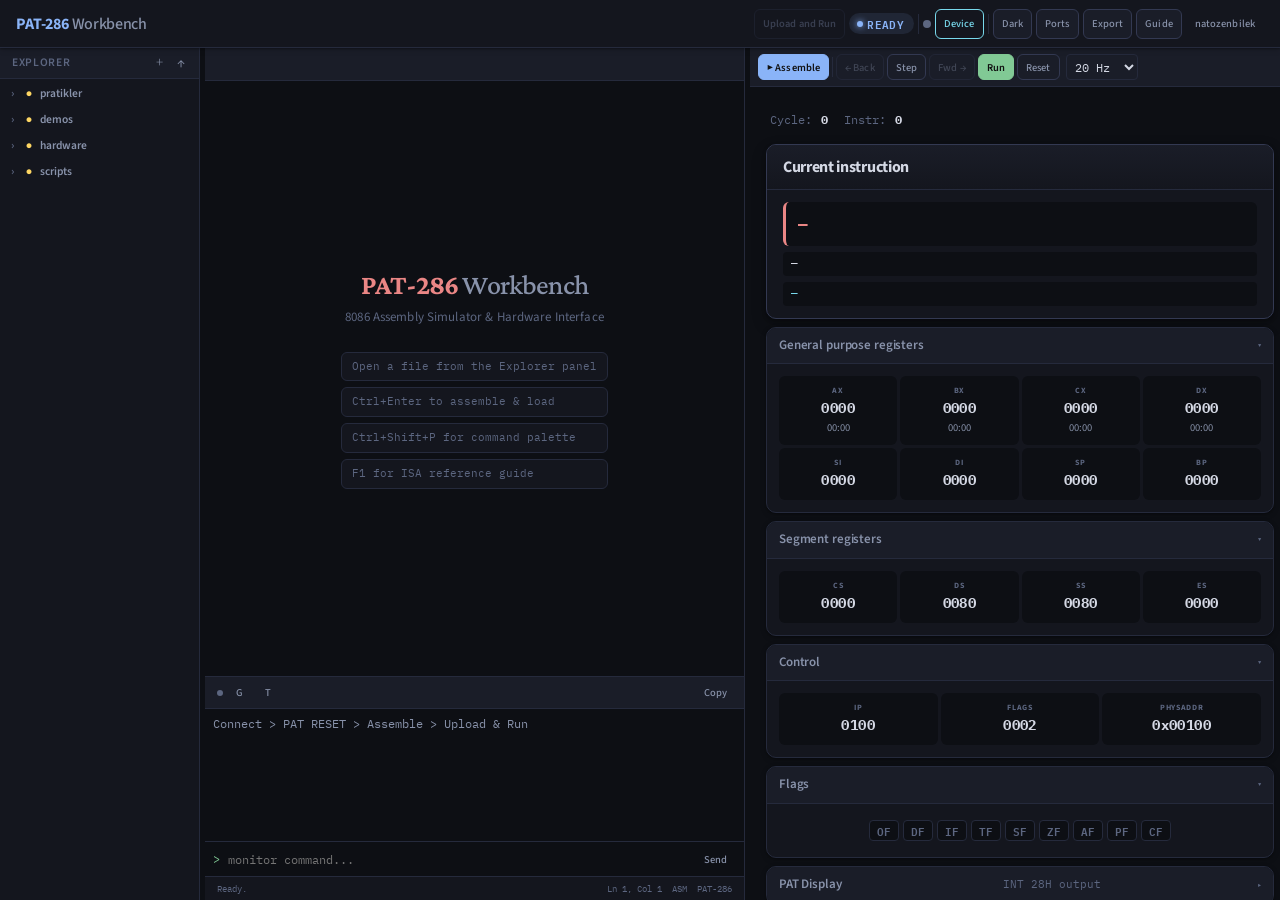
==== commit 2190a709: "Polish: typography hierarchy, micro-interactions, responsive, icon badges - Strengthen typography: h" ====
--- a/pat286/index.html
+++ b/pat286/index.html
@@ -4,15 +4,15 @@
 <meta charset="UTF-8">
 <meta name="viewport" content="width=device-width, initial-scale=1.0">
 <title>PAT-286 Workbench</title>
-<link href="https://fonts.googleapis.com/css2?family=IBM+Plex+Mono:wght@400;500;600;700&family=Crimson+Pro:ital,wght@0,400;0,500;0,600;1,400&family=Source+Sans+3:wght@400;500;600&display=swap" rel="stylesheet">
-<link rel="stylesheet" href="styles/variables.css?v=11">
-<link rel="stylesheet" href="styles/base.css?v=11">
-<link rel="stylesheet" href="styles/editor.css?v=11">
-<link rel="stylesheet" href="styles/panels.css?v=11">
-<link rel="stylesheet" href="styles/peripherals.css?v=11">
-<link rel="stylesheet" href="styles/modals.css?v=11">
-<link rel="stylesheet" href="styles/terminal.css?v=11">
-<link rel="stylesheet" href="styles/utilities.css?v=11">
+<link href="https://fonts.googleapis.com/css2?family=IBM+Plex+Mono:wght@400;500;600;700&family=Crimson+Pro:ital,wght@0,400;0,500;0,600;1,400&family=Source+Sans+3:wght@400;500;600;700;800&display=swap" rel="stylesheet">
+<link rel="stylesheet" href="styles/variables.css?v=12">
+<link rel="stylesheet" href="styles/base.css?v=12">
+<link rel="stylesheet" href="styles/editor.css?v=12">
+<link rel="stylesheet" href="styles/panels.css?v=12">
+<link rel="stylesheet" href="styles/peripherals.css?v=12">
+<link rel="stylesheet" href="styles/modals.css?v=12">
+<link rel="stylesheet" href="styles/terminal.css?v=12">
+<link rel="stylesheet" href="styles/utilities.css?v=12">
 </head>
 <body>
 <header class="hd" role="banner">
@@ -179,39 +179,39 @@
 <div id="portsOv" class="exp-ov" hidden role="dialog" aria-label="Port settings"></div>
 
 <!-- Core -->
-<script src="core/cpu/core.js?v=11"></script>
-<script src="core/cpu/int28.js?v=11"></script>
-<script src="core/cpu/decode.js?v=11"></script>
-<script src="core/cpu/alu.js?v=11"></script>
-<script src="core/cpu/exec.js?v=11"></script>
-<script src="core/assembler/parser.js?v=11"></script>
-<script src="core/assembler/encoder.js?v=11"></script>
-<script src="core/io/state.js?v=11"></script>
-<script src="core/io/ports.js?v=11"></script>
-<script src="core/transpiler/compiler.js?v=11"></script>
-<script src="core/transpiler/bridge.js?v=11"></script>
+<script src="core/cpu/core.js?v=12"></script>
+<script src="core/cpu/int28.js?v=12"></script>
+<script src="core/cpu/decode.js?v=12"></script>
+<script src="core/cpu/alu.js?v=12"></script>
+<script src="core/cpu/exec.js?v=12"></script>
+<script src="core/assembler/parser.js?v=12"></script>
+<script src="core/assembler/encoder.js?v=12"></script>
+<script src="core/io/state.js?v=12"></script>
+<script src="core/io/ports.js?v=12"></script>
+<script src="core/transpiler/compiler.js?v=12"></script>
+<script src="core/transpiler/bridge.js?v=12"></script>
 <!-- App -->
-<script src="app/examples.js?v=11"></script>
-<script src="app/files/core.js?v=11"></script>
-<script src="app/files/tree.js?v=11"></script>
-<script src="app/guide/data.js?v=11"></script>
-<script src="app/guide/ui.js?v=11"></script>
-<script src="app/serial/core.js?v=11"></script>
-<script src="app/serial/upload.js?v=11"></script>
-<script src="app/highlighter/constants.js?v=11"></script>
-<script src="app/highlighter/render.js?v=11"></script>
-<script src="app/panels/layout.js?v=11"></script>
-<script src="app/panels/display.js?v=11"></script>
-<script src="app/render/core.js?v=11"></script>
-<script src="app/render/io.js?v=11"></script>
-<script src="app/main/sim.js?v=11"></script>
-<script src="app/main/editor.js?v=11"></script>
-<script src="app/editor/tooltips.js?v=11"></script>
-<script src="app/editor/features.js?v=11"></script>
+<script src="app/examples.js?v=12"></script>
+<script src="app/files/core.js?v=12"></script>
+<script src="app/files/tree.js?v=12"></script>
+<script src="app/guide/data.js?v=12"></script>
+<script src="app/guide/ui.js?v=12"></script>
+<script src="app/serial/core.js?v=12"></script>
+<script src="app/serial/upload.js?v=12"></script>
+<script src="app/highlighter/constants.js?v=12"></script>
+<script src="app/highlighter/render.js?v=12"></script>
+<script src="app/panels/layout.js?v=12"></script>
+<script src="app/panels/display.js?v=12"></script>
+<script src="app/render/core.js?v=12"></script>
+<script src="app/render/io.js?v=12"></script>
+<script src="app/main/sim.js?v=12"></script>
+<script src="app/main/editor.js?v=12"></script>
+<script src="app/editor/tooltips.js?v=12"></script>
+<script src="app/editor/features.js?v=12"></script>
 <!-- UI enhancements -->
-<script src="app/ui/resize-handles.js?v=11"></script>
-<script src="app/ui/keyboard-nav.js?v=11"></script>
-<script src="app/ui/command-palette.js?v=11"></script>
-<script src="app/ui/search-replace.js?v=11"></script>
+<script src="app/ui/resize-handles.js?v=12"></script>
+<script src="app/ui/keyboard-nav.js?v=12"></script>
+<script src="app/ui/command-palette.js?v=12"></script>
+<script src="app/ui/search-replace.js?v=12"></script>
 </body>
 </html>
--- a/pat286/styles/variables.css
+++ b/pat286/styles/variables.css
@@ -49,6 +49,7 @@
   --fs-lg: 14px;
   --fs-xl: 16px;
   --fs-2xl: 22px;
+  --fs-3xl: 28px;
 
   /* Spacing (4px grid) */
   --sp-1: 2px;
--- a/pat286/styles/base.css
+++ b/pat286/styles/base.css
@@ -30,8 +30,8 @@
   z-index: 10;
   position: relative;
 }
-.hd h1 { font-family: var(--sans); font-size: var(--fs-lg); font-weight: 600; letter-spacing: -.01em; white-space: nowrap; }
-.hd h1 b { color: var(--blu); font-weight: 700; }
+.hd h1 { font-family: var(--sans); font-size: var(--fs-xl); font-weight: 500; letter-spacing: -.02em; white-space: nowrap; color: var(--text2); }
+.hd h1 b { color: var(--blu); font-weight: 700; letter-spacing: -.01em; }
 .hd h1 em { display: none; }
 .sep { width: 1px; height: 20px; background: var(--brd); flex-shrink: 0; }
 .hd-r { margin-left: auto; display: flex; align-items: center; gap: var(--sp-2); }
@@ -306,19 +306,7 @@
   color: var(--text);
 }
 
-/* === RESPONSIVE === */
-@media (max-width: 1024px) {
-  .mn { grid-template-columns: 180px 1fr; }
-  .rp { grid-column: 1/3; border-top: 1px solid var(--brd); max-height: 50vh; }
-}
-@media (max-width: 640px) {
-  .mn { grid-template-columns: 1fr; grid-template-rows: auto; }
-  .lp { max-height: 25vh; }
-  .ep { max-height: 35vh; }
-  .rp { grid-column: 1; max-height: none; }
-  .hd { flex-wrap: wrap; gap: var(--sp-3); }
-  .hd h1 { font-size: var(--fs-lg); }
-}
+/* === RESPONSIVE — see utilities.css for full breakpoints === */
 
 /* Light theme specifics */
 :root[data-theme='light'] .lb.ls { color: #27ae60; }
--- a/pat286/styles/editor.css
+++ b/pat286/styles/editor.css
@@ -26,7 +26,9 @@
   flex-shrink: 0;
   background: var(--bg3);
   position: relative;
-}
+  animation: tabSlideIn .15s ease-out;
+}
+@keyframes tabSlideIn { from { opacity: 0; transform: translateY(-4px); } to { opacity: 1; transform: translateY(0); } }
 .tab:hover { background: var(--bg2); color: var(--text2); }
 .tab.active { background: var(--bg); color: var(--text); }
 .tab.active::after { content: ''; position: absolute; bottom: 0; left: 0; right: 0; height: 2px; background: var(--blu); }
@@ -183,10 +185,10 @@
   background: var(--bg);
 }
 .ed-welcome[hidden] { display: none; }
-.ew-inner { text-align: center; color: var(--text3); max-width: 340px; }
-.ew-inner h2 { font-family: var(--serif); font-size: var(--fs-2xl); font-weight: 500; color: var(--text2); margin-bottom: var(--sp-2); letter-spacing: -.02em; }
-.ew-inner h2 b { color: var(--acc); font-weight: 600; }
-.ew-sub { font-size: var(--fs-md); color: var(--text3); margin-bottom: var(--sp-12); letter-spacing: .02em; }
+.ew-inner { text-align: center; color: var(--text3); max-width: 380px; }
+.ew-inner h2 { font-family: var(--serif); font-size: var(--fs-3xl); font-weight: 500; color: var(--text2); margin-bottom: var(--sp-3); letter-spacing: -.03em; line-height: 1.2; }
+.ew-inner h2 b { color: var(--acc); font-weight: 700; }
+.ew-sub { font-family: var(--sans); font-size: var(--fs-base); color: var(--text3); margin-bottom: var(--sp-12); letter-spacing: .01em; font-weight: 400; }
 .ew-actions { display: flex; flex-direction: column; gap: var(--sp-3); text-align: left; }
 .ew-hint {
   font-family: var(--mono);
--- a/pat286/styles/panels.css
+++ b/pat286/styles/panels.css
@@ -14,7 +14,7 @@
   scrollbar-width: thin;
   scrollbar-color: var(--brd) transparent;
 }
-.ci { padding: var(--sp-8); display: flex; flex-direction: column; gap: var(--sp-5); }
+.ci { padding: var(--sp-8); display: flex; flex-direction: column; gap: var(--sp-4); }
 
 /* === CARD SYSTEM === */
 .cd {
@@ -51,7 +51,7 @@
 }
 .cd.collapsed .ch { border-bottom-color: transparent; }
 .cd.collapsed .ch::after { transform: rotate(-90deg); }
-.cd.collapsed .cb { display: none; }
+.cd.collapsed .cb { max-height: 0; padding-top: 0; padding-bottom: 0; opacity: 0; overflow: hidden; }
 .ch .ch-sub {
   font-weight: 400;
   letter-spacing: 0;
@@ -60,8 +60,7 @@
   margin-left: var(--sp-2);
   font-family: var(--mono);
 }
-.cb { padding: var(--sp-6) var(--sp-6); animation: cardExpand .15s ease-out; }
-@keyframes cardExpand { from { opacity: 0; } to { opacity: 1; } }
+.cb { padding: var(--sp-6); max-height: 600px; opacity: 1; overflow: hidden; transition: max-height .25s ease, padding .2s ease, opacity .2s ease; }
 
 /* === HERO CARD (Current Instruction) === */
 .cd-hero {
@@ -69,11 +68,13 @@
   box-shadow: var(--shadow-md);
 }
 .cd-hero .ch {
-  font-size: var(--fs-lg);
+  font-size: var(--fs-xl);
+  font-weight: 700;
   color: var(--text);
-  padding: var(--sp-5) var(--sp-6);
-  background: var(--bg2);
+  padding: var(--sp-5) var(--sp-8);
+  background: linear-gradient(to bottom, var(--bg3), var(--bg2));
   border-bottom-color: var(--brd);
+  letter-spacing: -.02em;
 }
 .cd-hero .ch::after { display: none; }
 .cd-hero .cb { padding: var(--sp-6) var(--sp-8); }
@@ -87,21 +88,22 @@
   display: flex;
   flex-direction: column;
   align-items: center;
-  padding: var(--sp-3) var(--sp-2);
+  padding: var(--sp-4) var(--sp-3);
   border-radius: var(--r-md);
   transition: all var(--tr-slow);
   background: var(--bg);
   border: 1px solid transparent;
-}
-.rc:hover { border-color: var(--brd); }
+  gap: 1px;
+}
+.rc:hover { border-color: var(--brd); background: var(--bg3); }
 .rc.chg { background: var(--blu-l); border-color: rgba(138,180,248,.15); }
 .rc-flash { animation: regflash .8s ease-out; }
 @keyframes regflash {
   0% { background: rgba(138,180,248,.2); }
   100% { background: transparent; }
 }
-.rn { font-family: var(--sans); font-size: var(--fs-xs); color: var(--text3); font-weight: 600; text-transform: uppercase; letter-spacing: .06em; margin-bottom: 1px; }
-.rv { font-family: var(--mono); font-size: var(--fs-base); font-weight: 600; color: var(--text); letter-spacing: .03em; }
+.rn { font-family: var(--sans); font-size: 8px; color: var(--text3); font-weight: 700; text-transform: uppercase; letter-spacing: .08em; }
+.rv { font-family: var(--mono); font-size: var(--fs-lg); font-weight: 700; color: var(--text); letter-spacing: .03em; }
 .rv-split { font-size: var(--fs-sm); color: var(--text2); }
 .rd { font-family: var(--mono); font-size: var(--fs-sm); color: var(--text3); }
 
@@ -215,13 +217,13 @@
 /* === INSTRUCTION INFO === */
 .ir-box {
   font-family: var(--mono);
-  font-size: var(--fs-lg);
-  padding: var(--sp-4) var(--sp-5);
+  font-size: var(--fs-xl);
+  padding: var(--sp-5) var(--sp-6);
   background: var(--bg);
   border-radius: var(--r-md);
   border-left: 3px solid var(--acc);
   color: var(--acc);
-  font-weight: 600;
+  font-weight: 700;
   white-space: nowrap;
   overflow: hidden;
   text-overflow: ellipsis;
@@ -244,8 +246,8 @@
   background: var(--bg);
   border-radius: var(--r);
 }
-.cyc { display: flex; gap: var(--sp-6); font-family: var(--mono); font-size: var(--fs-sm); color: var(--text3); padding: var(--sp-3) 0; }
-.cyc b { color: var(--text); font-weight: 600; letter-spacing: .02em; }
+.cyc { display: flex; gap: var(--sp-8); font-family: var(--mono); font-size: var(--fs-md); color: var(--text3); padding: var(--sp-4) var(--sp-2); }
+.cyc b { color: var(--text); font-weight: 700; letter-spacing: .02em; margin-left: var(--sp-1); }
 
 /* === EXECUTION TRACE === */
 .trace {
@@ -285,3 +287,5 @@
 :root[data-theme='light'] .mem-input { background: var(--bg3); border-color: var(--brd); }
 :root[data-theme='light'] .diff-box { background: var(--bg3); }
 :root[data-theme='light'] .desc-box { background: var(--bg3); }
+:root[data-theme='light'] .cd-hero .ch { background: linear-gradient(to bottom, var(--bg3), var(--bg2)); }
+:root[data-theme='light'] .rc:hover { background: var(--bg4); }
--- a/pat286/styles/utilities.css
+++ b/pat286/styles/utilities.css
@@ -50,12 +50,36 @@
   position: relative;
   z-index: 5;
   flex-shrink: 0;
-  transition: background var(--tr-fast);
-}
-.resize-handle:hover,
+  transition: background var(--tr-base);
+}
+.resize-handle::after {
+  content: '';
+  position: absolute;
+  top: 50%;
+  left: 50%;
+  transform: translate(-50%, -50%);
+  width: 1px;
+  height: 24px;
+  background: var(--brd);
+  border-radius: 1px;
+  opacity: 0;
+  transition: opacity var(--tr-base), height var(--tr-base);
+}
+.resize-handle:hover::after {
+  opacity: 1;
+  height: 40px;
+  background: var(--blu);
+}
+.resize-handle:hover {
+  background: rgba(138,180,248,.08);
+}
 .resize-handle.dragging {
+  background: rgba(138,180,248,.15);
+}
+.resize-handle.dragging::after {
+  opacity: 1;
+  height: 100%;
   background: var(--blu);
-  opacity: .5;
 }
 body.resizing { cursor: col-resize !important; user-select: none !important; }
 body.resizing * { cursor: col-resize !important; }
@@ -343,25 +367,27 @@
 
 /* === FILE BROWSER ICONS === */
 .fb-icon {
-  font-size: 10px;
-  width: 16px;
-  height: 16px;
-  line-height: 16px;
+  font-size: 9px;
+  width: 18px;
+  height: 18px;
+  line-height: 18px;
   text-align: center;
   flex-shrink: 0;
-  border-radius: 3px;
-  font-weight: 700;
-  font-family: var(--sans);
-  letter-spacing: -.02em;
-}
-.fb-icon-folder { color: var(--amb); font-size: 11px; }
-.fb-icon-asm { color: var(--blu); background: var(--blu-l); }
-.fb-icon-c { color: var(--grn); background: var(--grn-l); }
-.fb-icon-py { color: var(--amb); background: var(--amb-l); }
-.fb-icon-go { color: var(--cyn); background: var(--cyn-l); }
-.fb-icon-java { color: var(--red); background: var(--red-l); }
-.fb-icon-cpp { color: var(--pur); background: var(--pur-l); }
-.fb-icon-file { color: var(--text3); background: rgba(255,255,255,.04); }
+  border-radius: var(--r);
+  font-weight: 800;
+  font-family: var(--sans);
+  letter-spacing: -.03em;
+  transition: transform var(--tr-fast);
+}
+.fb-file:hover .fb-icon { transform: scale(1.1); }
+.fb-icon-folder { color: var(--amb); font-size: 10px; background: none; width: 14px; }
+.fb-icon-asm { color: var(--blu); background: var(--blu-l); border: 1px solid rgba(138,180,248,.15); }
+.fb-icon-c { color: var(--grn); background: var(--grn-l); border: 1px solid rgba(129,201,149,.15); }
+.fb-icon-py { color: var(--amb); background: var(--amb-l); border: 1px solid rgba(253,214,99,.12); }
+.fb-icon-go { color: var(--cyn); background: var(--cyn-l); border: 1px solid rgba(120,217,236,.12); }
+.fb-icon-java { color: var(--red); background: var(--red-l); border: 1px solid rgba(242,139,130,.15); }
+.fb-icon-cpp { color: var(--pur); background: var(--pur-l); border: 1px solid rgba(197,138,249,.15); }
+.fb-icon-file { color: var(--text3); background: rgba(255,255,255,.04); border: 1px solid rgba(255,255,255,.06); }
 
 /* Indent guides for nested files */
 .fb-folder-items .fb-folder-items .fb-file { border-left: 1px solid var(--brd); margin-left: 18px; }
@@ -372,28 +398,44 @@
 .fb-focused { background: var(--blu-l) !important; outline: 1px solid var(--blu); outline-offset: -1px; }
 
 /* === RESPONSIVE IMPROVEMENTS === */
-@media (max-width: 1024px) {
+@media (max-width: 1200px) {
   .hd-overflow-group { display: none; }
   .hd-overflow { display: block !important; }
+}
+@media (max-width: 1024px) {
   .status-bar { font-size: 8px; padding: 0 var(--sp-4); }
+  .ci { padding: var(--sp-6); gap: var(--sp-3); }
+  .rg-gp { grid-template-columns: repeat(4, 1fr); gap: 2px; }
 }
 @media (max-width: 768px) {
   .hd { height: 44px; padding: 0 var(--sp-4); gap: var(--sp-3); }
   .hd h1 { font-size: var(--fs-base); }
-  .hd-r .b { min-height: 36px; padding: var(--sp-2) var(--sp-4); font-size: var(--fs-sm); }
-  .b { min-height: 44px; }
-  .sim-ctrls .b { min-height: 36px; }
-  .tab { height: 36px; }
+  .hd-r .b { min-height: 32px; padding: var(--sp-2) var(--sp-3); font-size: var(--fs-sm); }
+  .sim-ctrls .b { min-height: 28px; font-size: var(--fs-xs); padding: var(--sp-1) var(--sp-3); }
+  .tab { height: 30px; font-size: var(--fs-sm); }
   .breadcrumb { display: none; }
+  .lp { min-width: 160px; }
+  .mn { grid-template-columns: 160px 1fr 1fr; }
+  .cd-hero .ch { font-size: var(--fs-lg); }
+  .ir-box { font-size: var(--fs-lg); }
 }
 @media (max-width: 640px) {
   .mn { grid-template-columns: 1fr !important; grid-template-rows: auto 1fr auto; }
-  .lp { max-height: 30vh; border-right: none; border-bottom: 1px solid var(--brd); }
+  .lp { max-height: 30vh; border-right: none; border-bottom: 1px solid var(--brd); min-width: 0; }
   .ep { max-height: 45vh; border-right: none; }
   .rp { max-height: none; border-top: 1px solid var(--brd); }
   .resize-handle { display: none; }
   .hd-r .sep { display: none; }
   .hd h1 em { display: none; }
+  .hd-r { gap: var(--sp-1); }
+  .sim-bar { flex-wrap: wrap; }
+  .rg-gp { grid-template-columns: repeat(2, 1fr); }
+  .rg-seg { grid-template-columns: repeat(2, 1fr); }
+  .rg-ctl { grid-template-columns: repeat(3, 1fr); }
+  .cd-hero .ch { font-size: var(--fs-base); padding: var(--sp-3) var(--sp-5); }
+  .ir-box { font-size: var(--fs-base); }
+  .term { height: 150px; }
+  .file-browser-hd { padding: var(--sp-2) var(--sp-3); }
 }
 
 /* === LIGHT THEME OVERRIDES === */
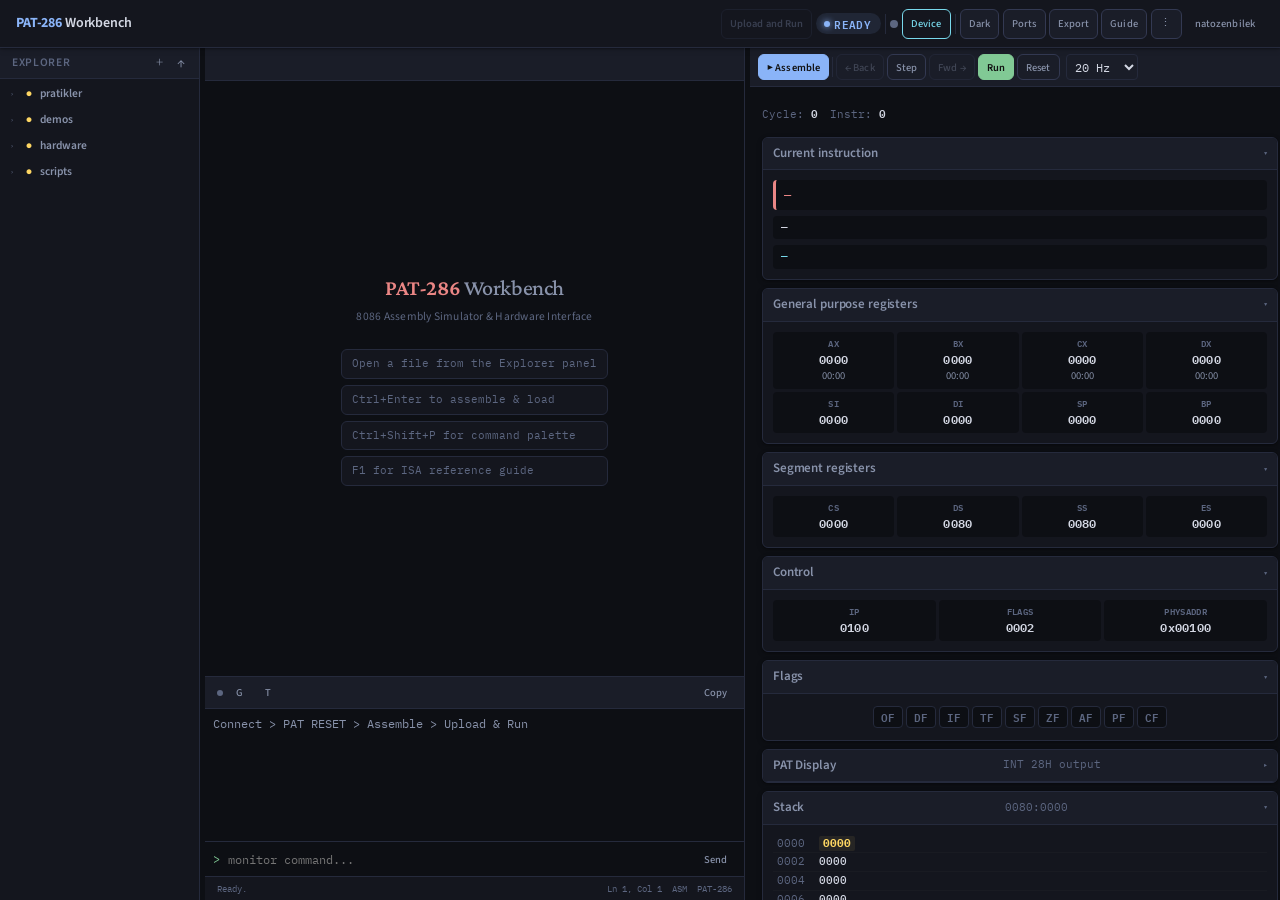
==== commit da2f0ecc: "Rewrite ISA guide, add undo/redo & shortcuts, polish CSS - Rewrite guide from scratch: 5 tabs (Overv" ====
--- a/pat286/index.html
+++ b/pat286/index.html
@@ -5,14 +5,14 @@
 <meta name="viewport" content="width=device-width, initial-scale=1.0">
 <title>PAT-286 Workbench</title>
 <link href="https://fonts.googleapis.com/css2?family=IBM+Plex+Mono:wght@400;500;600;700&family=Crimson+Pro:ital,wght@0,400;0,500;0,600;1,400&family=Source+Sans+3:wght@400;500;600;700;800&display=swap" rel="stylesheet">
-<link rel="stylesheet" href="styles/variables.css?v=12">
-<link rel="stylesheet" href="styles/base.css?v=12">
-<link rel="stylesheet" href="styles/editor.css?v=12">
-<link rel="stylesheet" href="styles/panels.css?v=12">
-<link rel="stylesheet" href="styles/peripherals.css?v=12">
-<link rel="stylesheet" href="styles/modals.css?v=12">
-<link rel="stylesheet" href="styles/terminal.css?v=12">
-<link rel="stylesheet" href="styles/utilities.css?v=12">
+<link rel="stylesheet" href="styles/variables.css?v=13">
+<link rel="stylesheet" href="styles/base.css?v=13">
+<link rel="stylesheet" href="styles/editor.css?v=13">
+<link rel="stylesheet" href="styles/panels.css?v=13">
+<link rel="stylesheet" href="styles/peripherals.css?v=13">
+<link rel="stylesheet" href="styles/modals.css?v=13">
+<link rel="stylesheet" href="styles/terminal.css?v=13">
+<link rel="stylesheet" href="styles/utilities.css?v=13">
 </head>
 <body>
 <header class="hd" role="banner">
@@ -179,39 +179,39 @@
 <div id="portsOv" class="exp-ov" hidden role="dialog" aria-label="Port settings"></div>
 
 <!-- Core -->
-<script src="core/cpu/core.js?v=12"></script>
-<script src="core/cpu/int28.js?v=12"></script>
-<script src="core/cpu/decode.js?v=12"></script>
-<script src="core/cpu/alu.js?v=12"></script>
-<script src="core/cpu/exec.js?v=12"></script>
-<script src="core/assembler/parser.js?v=12"></script>
-<script src="core/assembler/encoder.js?v=12"></script>
-<script src="core/io/state.js?v=12"></script>
-<script src="core/io/ports.js?v=12"></script>
-<script src="core/transpiler/compiler.js?v=12"></script>
-<script src="core/transpiler/bridge.js?v=12"></script>
+<script src="core/cpu/core.js?v=13"></script>
+<script src="core/cpu/int28.js?v=13"></script>
+<script src="core/cpu/decode.js?v=13"></script>
+<script src="core/cpu/alu.js?v=13"></script>
+<script src="core/cpu/exec.js?v=13"></script>
+<script src="core/assembler/parser.js?v=13"></script>
+<script src="core/assembler/encoder.js?v=13"></script>
+<script src="core/io/state.js?v=13"></script>
+<script src="core/io/ports.js?v=13"></script>
+<script src="core/transpiler/compiler.js?v=13"></script>
+<script src="core/transpiler/bridge.js?v=13"></script>
 <!-- App -->
-<script src="app/examples.js?v=12"></script>
-<script src="app/files/core.js?v=12"></script>
-<script src="app/files/tree.js?v=12"></script>
-<script src="app/guide/data.js?v=12"></script>
-<script src="app/guide/ui.js?v=12"></script>
-<script src="app/serial/core.js?v=12"></script>
-<script src="app/serial/upload.js?v=12"></script>
-<script src="app/highlighter/constants.js?v=12"></script>
-<script src="app/highlighter/render.js?v=12"></script>
-<script src="app/panels/layout.js?v=12"></script>
-<script src="app/panels/display.js?v=12"></script>
-<script src="app/render/core.js?v=12"></script>
-<script src="app/render/io.js?v=12"></script>
-<script src="app/main/sim.js?v=12"></script>
-<script src="app/main/editor.js?v=12"></script>
-<script src="app/editor/tooltips.js?v=12"></script>
-<script src="app/editor/features.js?v=12"></script>
+<script src="app/examples.js?v=13"></script>
+<script src="app/files/core.js?v=13"></script>
+<script src="app/files/tree.js?v=13"></script>
+<script src="app/guide/data.js?v=13"></script>
+<script src="app/guide/ui.js?v=13"></script>
+<script src="app/serial/core.js?v=13"></script>
+<script src="app/serial/upload.js?v=13"></script>
+<script src="app/highlighter/constants.js?v=13"></script>
+<script src="app/highlighter/render.js?v=13"></script>
+<script src="app/panels/layout.js?v=13"></script>
+<script src="app/panels/display.js?v=13"></script>
+<script src="app/render/core.js?v=13"></script>
+<script src="app/render/io.js?v=13"></script>
+<script src="app/main/sim.js?v=13"></script>
+<script src="app/main/editor.js?v=13"></script>
+<script src="app/editor/tooltips.js?v=13"></script>
+<script src="app/editor/features.js?v=13"></script>
 <!-- UI enhancements -->
-<script src="app/ui/resize-handles.js?v=12"></script>
-<script src="app/ui/keyboard-nav.js?v=12"></script>
-<script src="app/ui/command-palette.js?v=12"></script>
-<script src="app/ui/search-replace.js?v=12"></script>
+<script src="app/ui/resize-handles.js?v=13"></script>
+<script src="app/ui/keyboard-nav.js?v=13"></script>
+<script src="app/ui/command-palette.js?v=13"></script>
+<script src="app/ui/search-replace.js?v=13"></script>
 </body>
 </html>
--- a/pat286/styles/variables.css
+++ b/pat286/styles/variables.css
@@ -49,7 +49,6 @@
   --fs-lg: 14px;
   --fs-xl: 16px;
   --fs-2xl: 22px;
-  --fs-3xl: 28px;
 
   /* Spacing (4px grid) */
   --sp-1: 2px;
@@ -83,26 +82,7 @@
 
   /* Line height */
   --lh-code: 19px;
-
-  /* Selection */
-  --sel-bg: rgba(138,180,248,.25);
-  --sel-text: inherit;
 }
-
-/* Text selection */
-::selection { background: var(--sel-bg); color: var(--sel-text); }
-::-moz-selection { background: var(--sel-bg); color: var(--sel-text); }
-
-/* Global focus-visible ring */
-:focus-visible { outline: 2px solid var(--blu); outline-offset: 2px; }
-input:focus-visible, textarea:focus-visible, select:focus-visible { outline: none; box-shadow: 0 0 0 2px var(--blu); }
-
-/* Smooth scrollbar styling for Webkit browsers */
-::-webkit-scrollbar { width: 8px; height: 8px; }
-::-webkit-scrollbar-track { background: transparent; }
-::-webkit-scrollbar-thumb { background: var(--brd); border-radius: 4px; border: 2px solid transparent; background-clip: padding-box; }
-::-webkit-scrollbar-thumb:hover { background: var(--brd2); border-radius: 4px; border: 2px solid transparent; background-clip: padding-box; }
-::-webkit-scrollbar-corner { background: transparent; }
 
 /* Light theme overrides */
 :root[data-theme='light'] {
@@ -135,5 +115,4 @@
   --shadow-md: 0 2px 8px rgba(0,0,0,.08), 0 4px 12px rgba(0,0,0,.06);
   --shadow-lg: 0 4px 16px rgba(0,0,0,.1), 0 12px 40px rgba(0,0,0,.08);
   --shadow-inset: inset 0 1px 2px rgba(0,0,0,.06);
-  --sel-bg: rgba(36,113,163,.25);
 }
--- a/pat286/styles/base.css
+++ b/pat286/styles/base.css
@@ -30,13 +30,11 @@
   z-index: 10;
   position: relative;
 }
-.hd h1 { font-family: var(--sans); font-size: var(--fs-xl); font-weight: 500; letter-spacing: -.02em; white-space: nowrap; color: var(--text2); }
-.hd h1 b { color: var(--blu); font-weight: 700; letter-spacing: -.01em; }
+.hd h1 { font-family: var(--sans); font-size: var(--fs-lg); font-weight: 600; letter-spacing: -.01em; white-space: nowrap; }
+.hd h1 b { color: var(--blu); font-weight: 700; }
 .hd h1 em { display: none; }
 .sep { width: 1px; height: 20px; background: var(--brd); flex-shrink: 0; }
 .hd-r { margin-left: auto; display: flex; align-items: center; gap: var(--sp-2); }
-.hd-overflow-group { display: contents; }
-.hd-overflow { display: none; }
 /* Header button group styling */
 .hd-r .b { font-size: var(--fs-sm); padding: var(--sp-2) var(--sp-4); min-height: 30px; border-radius: var(--r-md); }
 
@@ -61,7 +59,7 @@
 }
 .b:hover { background: var(--bg4); color: var(--text); }
 .b:active { background: var(--bg5); }
-.b:focus-visible { box-shadow: 0 0 0 2px var(--bg), 0 0 0 4px var(--blu); outline: none; }
+.b:focus-visible { box-shadow: 0 0 0 2px var(--bg), 0 0 0 4px var(--blu); }
 .b:disabled { opacity: .35; cursor: not-allowed; }
 
 /* Outlined (secondary): border visible */
@@ -184,9 +182,9 @@
   transition: background var(--tr-fast);
 }
 .fb-folder-hd:hover { background: var(--bg3); }
-.fb-arrow { font-size: 12px; width: 12px; text-align: center; color: var(--text3); transition: transform .15s ease; flex-shrink: 0; line-height: 1; }
+.fb-arrow { font-size: 7px; width: 12px; text-align: center; color: var(--text3); transition: transform .15s; flex-shrink: 0; }
 .fb-arrow.open { transform: rotate(90deg); }
-.fb-folder-icon { font-size: 8px; }
+.fb-folder-icon { display: none; }
 .fb-folder-items { overflow: hidden; }
 .fb-folder-items.collapsed { display: none; }
 .fb-file {
@@ -206,7 +204,7 @@
 }
 .fb-file:hover { background: rgba(255,255,255,.05); color: var(--text); }
 .fb-file.active { background: var(--blu-l); color: var(--text); border-left: 2px solid var(--blu); padding-left: 18px; }
-.fb-file-icon { font-size: 10px; }
+.fb-file-icon { display: none; }
 .fb-ext { color: var(--text3); margin-left: 0; }
 
 /* === SIM BAR === */
@@ -269,15 +267,13 @@
   z-index: 999;
   background: var(--bg2);
   border: 1px solid var(--brd2);
-  border-radius: var(--r-md);
-  box-shadow: var(--shadow-lg);
+  border-radius: var(--r);
+  box-shadow: var(--shadow-md);
   padding: var(--sp-2) 0;
   min-width: 160px;
   font-family: var(--sans);
   font-size: var(--fs-md);
-  animation: ctxFadeIn .1s ease-out;
-}
-@keyframes ctxFadeIn { from { opacity: 0; transform: scale(.96); } to { opacity: 1; transform: scale(1); } }
+}
 .ctx-item {
   padding: 5px var(--sp-8);
   color: var(--text2);
@@ -306,16 +302,21 @@
   color: var(--text);
 }
 
-/* === RESPONSIVE — see utilities.css for full breakpoints === */
+/* === RESPONSIVE === */
+@media (max-width: 1024px) {
+  .mn { grid-template-columns: 180px 1fr; }
+  .rp { grid-column: 1/3; border-top: 1px solid var(--brd); max-height: 50vh; }
+}
+@media (max-width: 640px) {
+  .mn { grid-template-columns: 1fr; grid-template-rows: auto; }
+  .lp { max-height: 25vh; }
+  .ep { max-height: 35vh; }
+  .rp { grid-column: 1; max-height: none; }
+  .hd { flex-wrap: wrap; gap: var(--sp-3); }
+  .hd h1 { font-size: var(--fs-lg); }
+}
 
 /* Light theme specifics */
 :root[data-theme='light'] .lb.ls { color: #27ae60; }
 :root[data-theme='light'] .fb-file:hover { background: rgba(0,0,0,.04); }
 :root[data-theme='light'] .fb-file.active { background: var(--blu-l); }
-:root[data-theme='light'] .ctx-menu { background: var(--bg2); border-color: var(--brd); }
-:root[data-theme='light'] .ctx-item:hover { background: var(--bg4); }
-:root[data-theme='light'] .hd { box-shadow: 0 1px 3px rgba(0,0,0,.06); }
-:root[data-theme='light'] .pill { border: 1px solid transparent; }
-:root[data-theme='light'] .fb-folder-hd:hover { background: rgba(0,0,0,.03); }
-:root[data-theme='light'] .stk-row:hover { background: rgba(0,0,0,.03); }
-:root[data-theme='light'] .ln-row:hover { background: rgba(0,0,0,.03); }
--- a/pat286/styles/editor.css
+++ b/pat286/styles/editor.css
@@ -26,9 +26,7 @@
   flex-shrink: 0;
   background: var(--bg3);
   position: relative;
-  animation: tabSlideIn .15s ease-out;
-}
-@keyframes tabSlideIn { from { opacity: 0; transform: translateY(-4px); } to { opacity: 1; transform: translateY(0); } }
+}
 .tab:hover { background: var(--bg2); color: var(--text2); }
 .tab.active { background: var(--bg); color: var(--text); }
 .tab.active::after { content: ''; position: absolute; bottom: 0; left: 0; right: 0; height: 2px; background: var(--blu); }
@@ -185,10 +183,10 @@
   background: var(--bg);
 }
 .ed-welcome[hidden] { display: none; }
-.ew-inner { text-align: center; color: var(--text3); max-width: 380px; }
-.ew-inner h2 { font-family: var(--serif); font-size: var(--fs-3xl); font-weight: 500; color: var(--text2); margin-bottom: var(--sp-3); letter-spacing: -.03em; line-height: 1.2; }
-.ew-inner h2 b { color: var(--acc); font-weight: 700; }
-.ew-sub { font-family: var(--sans); font-size: var(--fs-base); color: var(--text3); margin-bottom: var(--sp-12); letter-spacing: .01em; font-weight: 400; }
+.ew-inner { text-align: center; color: var(--text3); max-width: 340px; }
+.ew-inner h2 { font-family: var(--serif); font-size: var(--fs-2xl); font-weight: 500; color: var(--text2); margin-bottom: var(--sp-2); letter-spacing: -.02em; }
+.ew-inner h2 b { color: var(--acc); font-weight: 600; }
+.ew-sub { font-size: var(--fs-md); color: var(--text3); margin-bottom: var(--sp-12); letter-spacing: .02em; }
 .ew-actions { display: flex; flex-direction: column; gap: var(--sp-3); text-align: left; }
 .ew-hint {
   font-family: var(--mono);
@@ -271,7 +269,4 @@
 :root[data-theme='light'] .hl-c { color: #A0A1A7; font-style: italic; }
 :root[data-theme='light'] .hl-d { color: #4078F2; }
 :root[data-theme='light'] .hl-l { color: #C18401; }
-
-/* Search/replace styles moved to utilities.css */
-#srCase { opacity: 0.45; }
 :root[data-theme='light'] .hl-occ { background: rgba(193,132,1,.15); }
--- a/pat286/styles/panels.css
+++ b/pat286/styles/panels.css
@@ -14,25 +14,23 @@
   scrollbar-width: thin;
   scrollbar-color: var(--brd) transparent;
 }
-.ci { padding: var(--sp-8); display: flex; flex-direction: column; gap: var(--sp-4); }
+.ci { padding: var(--sp-6); display: flex; flex-direction: column; gap: var(--sp-4); }
 
 /* === CARD SYSTEM === */
 .cd {
   background: var(--bg2);
   border: 1px solid var(--brd);
-  border-radius: var(--r-lg);
+  border-radius: var(--r-md);
   overflow: hidden;
   box-shadow: var(--shadow-sm);
-  transition: border-color var(--tr-base);
-}
-.cd:hover { border-color: var(--brd2); box-shadow: var(--shadow-md); }
+}
 .ch {
   font-family: var(--sans);
   font-size: var(--fs-base);
   font-weight: 600;
   letter-spacing: -.01em;
   color: var(--text2);
-  padding: var(--sp-4) var(--sp-6);
+  padding: var(--sp-3) var(--sp-5);
   border-bottom: 1px solid var(--brd);
   background: var(--bg3);
   cursor: pointer;
@@ -49,9 +47,8 @@
   color: var(--text3);
   transition: transform var(--tr-base);
 }
-.cd.collapsed .ch { border-bottom-color: transparent; }
 .cd.collapsed .ch::after { transform: rotate(-90deg); }
-.cd.collapsed .cb { max-height: 0; padding-top: 0; padding-bottom: 0; opacity: 0; overflow: hidden; }
+.cd.collapsed .cb { display: none; }
 .ch .ch-sub {
   font-weight: 400;
   letter-spacing: 0;
@@ -60,24 +57,7 @@
   margin-left: var(--sp-2);
   font-family: var(--mono);
 }
-.cb { padding: var(--sp-6); max-height: 600px; opacity: 1; overflow: hidden; transition: max-height .25s ease, padding .2s ease, opacity .2s ease; }
-
-/* === HERO CARD (Current Instruction) === */
-.cd-hero {
-  border-color: var(--brd2);
-  box-shadow: var(--shadow-md);
-}
-.cd-hero .ch {
-  font-size: var(--fs-xl);
-  font-weight: 700;
-  color: var(--text);
-  padding: var(--sp-5) var(--sp-8);
-  background: linear-gradient(to bottom, var(--bg3), var(--bg2));
-  border-bottom-color: var(--brd);
-  letter-spacing: -.02em;
-}
-.cd-hero .ch::after { display: none; }
-.cd-hero .cb { padding: var(--sp-6) var(--sp-8); }
+.cb { padding: var(--sp-5) var(--sp-5); }
 
 /* === REGISTER GRID === */
 .rg { display: grid; gap: 3px; }
@@ -88,27 +68,27 @@
   display: flex;
   flex-direction: column;
   align-items: center;
-  padding: var(--sp-4) var(--sp-3);
-  border-radius: var(--r-md);
+  padding: var(--sp-2) var(--sp-1);
+  border-radius: var(--r);
   transition: all var(--tr-slow);
   background: var(--bg);
   border: 1px solid transparent;
-  gap: 1px;
-}
-.rc:hover { border-color: var(--brd); background: var(--bg3); }
-.rc.chg { background: var(--blu-l); border-color: rgba(138,180,248,.15); }
-.rc-flash { animation: regflash .8s ease-out; }
+}
+.rc:hover { border-color: var(--brd); }
+.rc.chg { background: var(--blu-l); border-color: rgba(91,164,230,.2); }
+.rc-flash { animation: regflash .5s ease-out; }
 @keyframes regflash {
-  0% { background: rgba(138,180,248,.2); }
+  0% { background: var(--amb); box-shadow: inset 0 0 8px rgba(229,192,123,.3); }
+  40% { background: var(--amb-l); }
   100% { background: transparent; }
 }
-.rn { font-family: var(--sans); font-size: 8px; color: var(--text3); font-weight: 700; text-transform: uppercase; letter-spacing: .08em; }
-.rv { font-family: var(--mono); font-size: var(--fs-lg); font-weight: 700; color: var(--text); letter-spacing: .03em; }
+.rn { font-family: var(--mono); font-size: var(--fs-xs); color: var(--text3); font-weight: 600; text-transform: uppercase; letter-spacing: .04em; }
+.rv { font-family: var(--mono); font-size: 12px; font-weight: 600; color: var(--text); letter-spacing: .02em; }
 .rv-split { font-size: var(--fs-sm); color: var(--text2); }
 .rd { font-family: var(--mono); font-size: var(--fs-sm); color: var(--text3); }
 
 /* === FLAGS === */
-.fr { display: flex; gap: var(--sp-2); justify-content: center; flex-wrap: wrap; padding: var(--sp-2) 0; }
+.fr { display: flex; gap: 3px; justify-content: center; flex-wrap: wrap; padding: var(--sp-1) 0; }
 .flb {
   font-family: var(--mono);
   font-size: var(--fs-sm);
@@ -122,7 +102,7 @@
   min-width: 30px;
   text-align: center;
 }
-.flb.fs { background: var(--blu-l); border-color: var(--blu); color: var(--blu); }
+.flb.fs { background: var(--amb-l); border-color: var(--amb); color: var(--amb); box-shadow: 0 0 8px rgba(229,192,123,.15); }
 
 /* === MEMORY GRID === */
 .mem-input {
@@ -156,7 +136,7 @@
 .mv.pc-m { background: var(--grn-l); color: var(--grn); font-weight: 600; }
 .mv.sp-m { background: var(--amb-l); color: var(--amb); font-weight: 600; }
 .mv.chg { animation: memflash .6s ease-out; }
-@keyframes memflash { 0% { background: rgba(138,180,248,.25); } 100% { background: transparent; } }
+@keyframes memflash { 0% { background: var(--amb); color: #fff; } 100% { background: transparent; } }
 .mem-follow { display: flex; gap: var(--sp-1); }
 .mem-follow .b { font-size: var(--fs-xs); padding: var(--sp-1) var(--sp-4); min-width: 0; min-height: 22px; }
 .mem-follow .b.active { background: var(--acc); color: #fff; border-color: var(--acc); }
@@ -217,17 +197,16 @@
 /* === INSTRUCTION INFO === */
 .ir-box {
   font-family: var(--mono);
-  font-size: var(--fs-xl);
-  padding: var(--sp-5) var(--sp-6);
-  background: var(--bg);
-  border-radius: var(--r-md);
+  font-size: var(--fs-md);
+  padding: var(--sp-3) var(--sp-4);
+  background: var(--bg);
+  border-radius: var(--r);
   border-left: 3px solid var(--acc);
   color: var(--acc);
-  font-weight: 700;
+  font-weight: 600;
   white-space: nowrap;
   overflow: hidden;
   text-overflow: ellipsis;
-  letter-spacing: .02em;
 }
 .desc-box {
   font-family: var(--mono);
@@ -246,8 +225,8 @@
   background: var(--bg);
   border-radius: var(--r);
 }
-.cyc { display: flex; gap: var(--sp-8); font-family: var(--mono); font-size: var(--fs-md); color: var(--text3); padding: var(--sp-4) var(--sp-2); }
-.cyc b { color: var(--text); font-weight: 700; letter-spacing: .02em; margin-left: var(--sp-1); }
+.cyc { display: flex; gap: var(--sp-6); font-family: var(--mono); font-size: var(--fs-sm); color: var(--text3); padding: var(--sp-3) 0; }
+.cyc b { color: var(--text); font-weight: 600; letter-spacing: .02em; }
 
 /* === EXECUTION TRACE === */
 .trace {
@@ -274,18 +253,3 @@
 :root[data-theme='light'] .ir-box { color: var(--acc); }
 :root[data-theme='light'] .trace-row:hover { background: rgba(0,0,0,.04); }
 :root[data-theme='light'] .trace-row { border-bottom: 1px solid rgba(0,0,0,.06); }
-:root[data-theme='light'] .cd { box-shadow: 0 1px 3px rgba(0,0,0,.05); }
-:root[data-theme='light'] .cd:hover { border-color: var(--brd2); box-shadow: 0 2px 6px rgba(0,0,0,.08); }
-:root[data-theme='light'] .ch { background: var(--bg3); }
-:root[data-theme='light'] .ch:hover { background: var(--bg4); }
-:root[data-theme='light'] .rc { background: var(--bg3); }
-:root[data-theme='light'] .rc:hover { border-color: var(--brd); }
-:root[data-theme='light'] .flb { background: var(--bg3); border-color: var(--brd); }
-:root[data-theme='light'] .stk-row { border-bottom-color: rgba(0,0,0,.04); }
-:root[data-theme='light'] .mv { color: var(--text3); }
-:root[data-theme='light'] .mv.nz { color: var(--text); }
-:root[data-theme='light'] .mem-input { background: var(--bg3); border-color: var(--brd); }
-:root[data-theme='light'] .diff-box { background: var(--bg3); }
-:root[data-theme='light'] .desc-box { background: var(--bg3); }
-:root[data-theme='light'] .cd-hero .ch { background: linear-gradient(to bottom, var(--bg3), var(--bg2)); }
-:root[data-theme='light'] .rc:hover { background: var(--bg4); }
--- a/pat286/styles/modals.css
+++ b/pat286/styles/modals.css
@@ -26,9 +26,7 @@
   display: flex;
   flex-direction: column;
   overflow: hidden;
-  animation: modalIn .2s ease-out;
 }
-@keyframes modalIn { from { opacity: 0; transform: translateY(-8px) scale(.98); } to { opacity: 1; transform: translateY(0) scale(1); } }
 .exp-hd {
   display: flex;
   align-items: center;
@@ -97,7 +95,6 @@
   display: flex;
   flex-direction: column;
   overflow: hidden;
-  animation: modalIn .2s ease-out;
 }
 .guide-hd {
   display: flex;
--- a/pat286/styles/terminal.css
+++ b/pat286/styles/terminal.css
@@ -43,6 +43,7 @@
   border-top: 1px solid var(--brd);
   flex-shrink: 0;
 }
+.term-prompt { font-family: var(--mono); font-size: var(--fs-md); color: var(--text3); }
 .term-prompt { font-family: var(--mono); font-size: var(--fs-md); color: var(--grn); user-select: none; }
 .term-input {
   flex: 1;
@@ -67,6 +68,3 @@
 /* Light theme overrides */
 :root[data-theme='light'] .term-output { background: var(--bg); color: var(--text2); }
 :root[data-theme='light'] .term-input { color: var(--text); }
-:root[data-theme='light'] .term-serial-ctrls { background: var(--bg3); }
-:root[data-theme='light'] .term-input-row { background: var(--bg); }
-:root[data-theme='light'] .term-prompt { color: var(--grn); }
